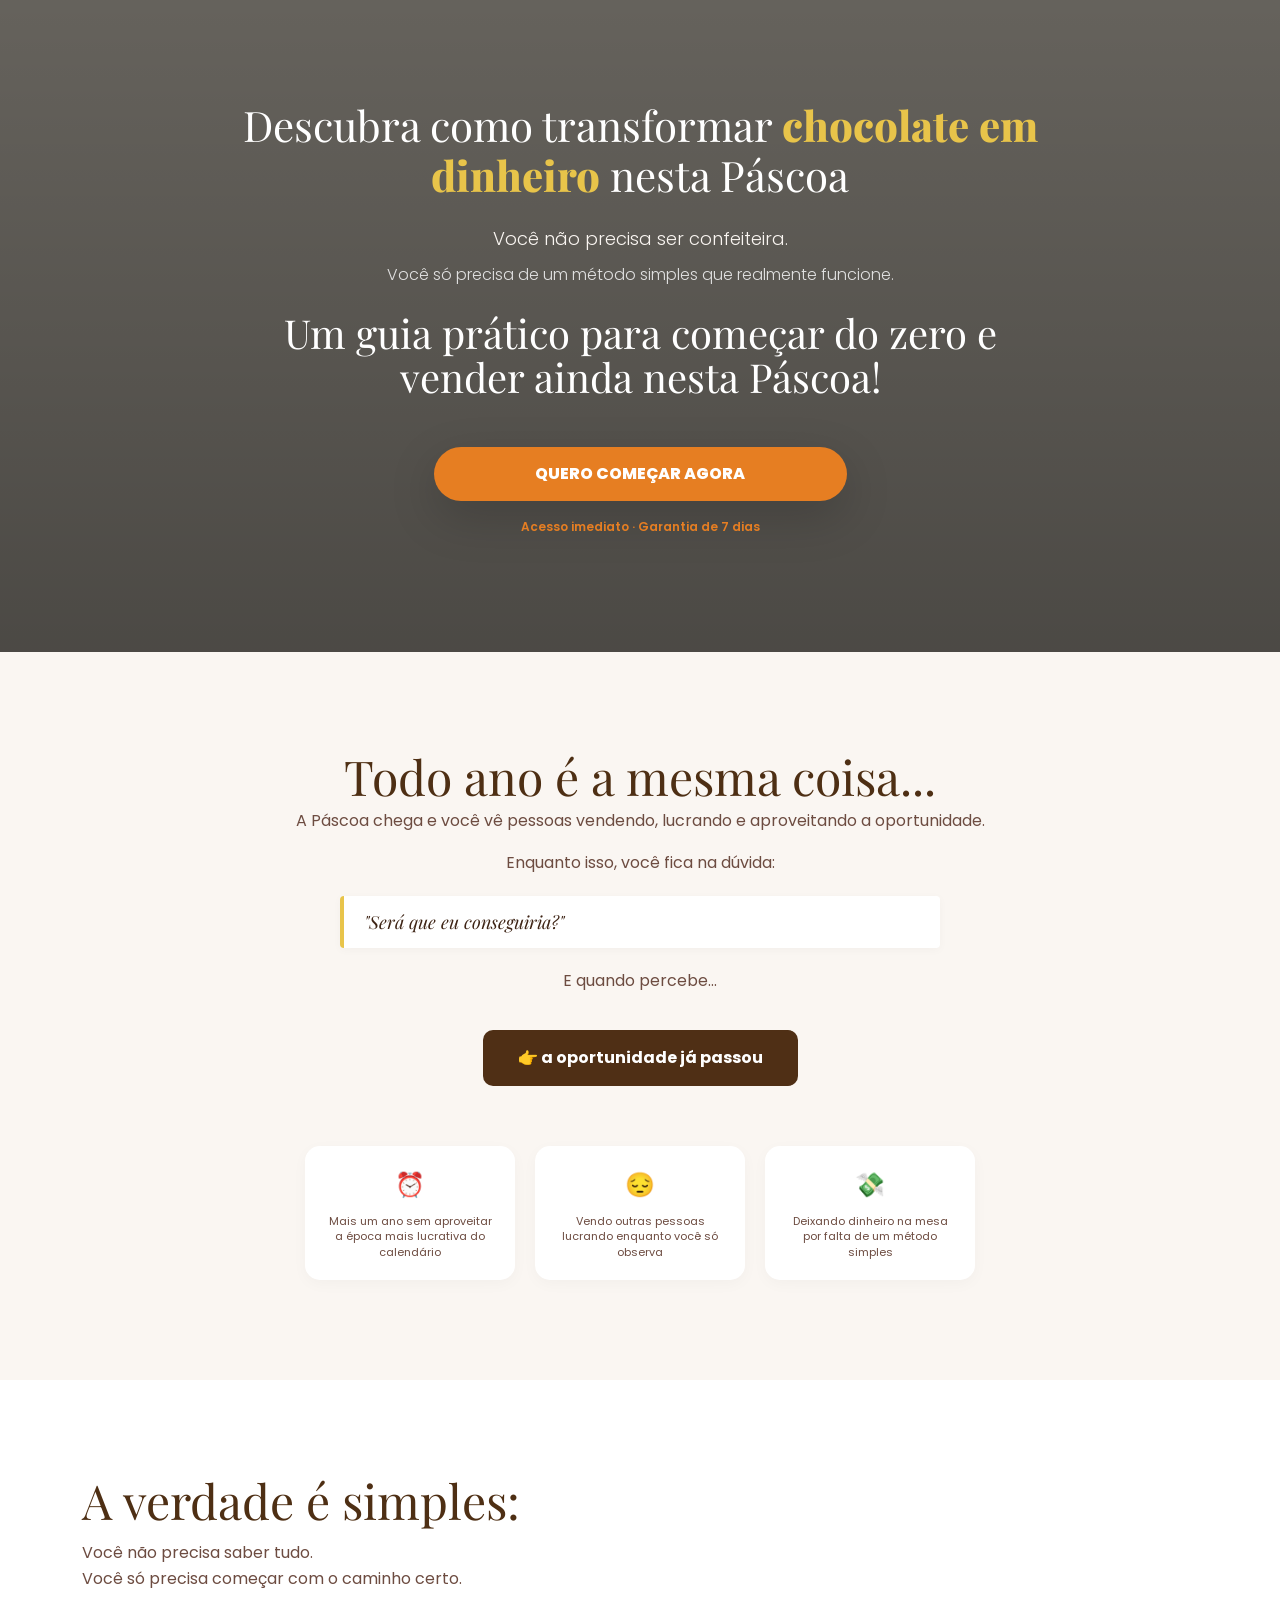
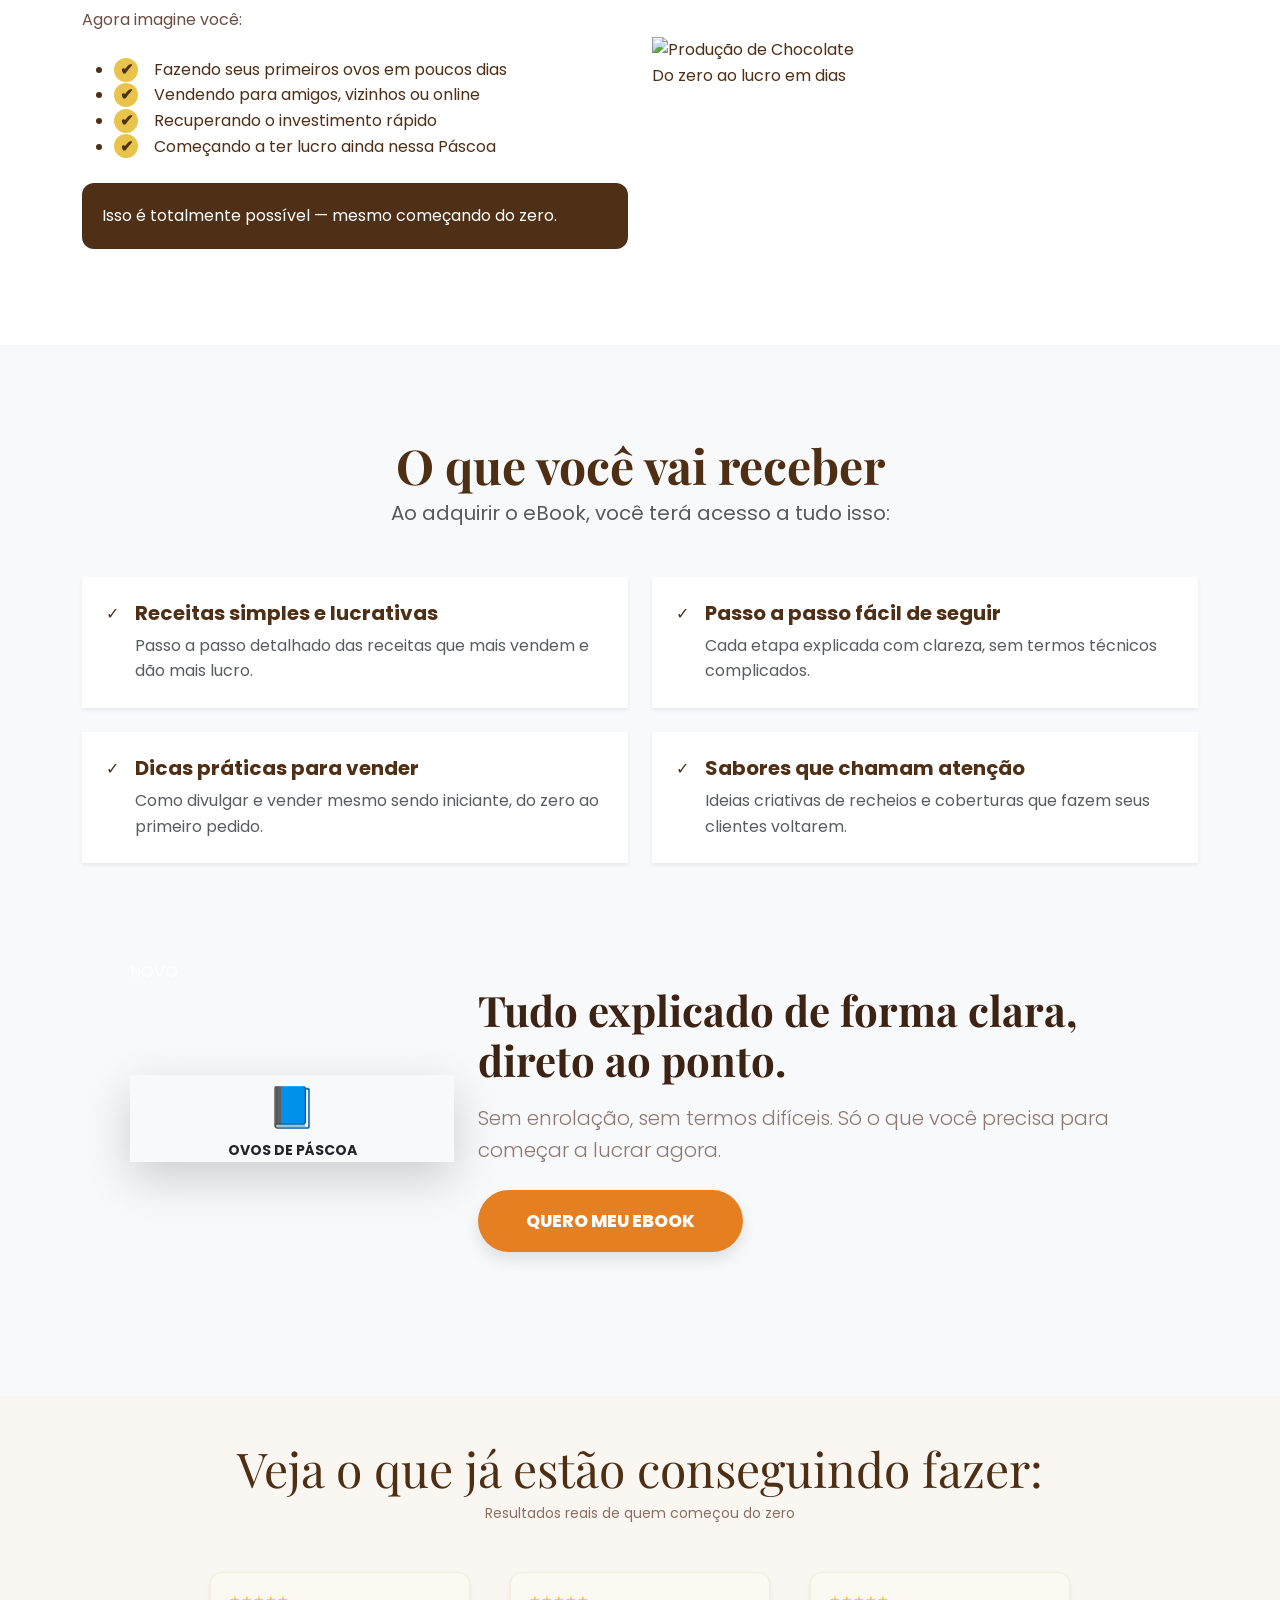
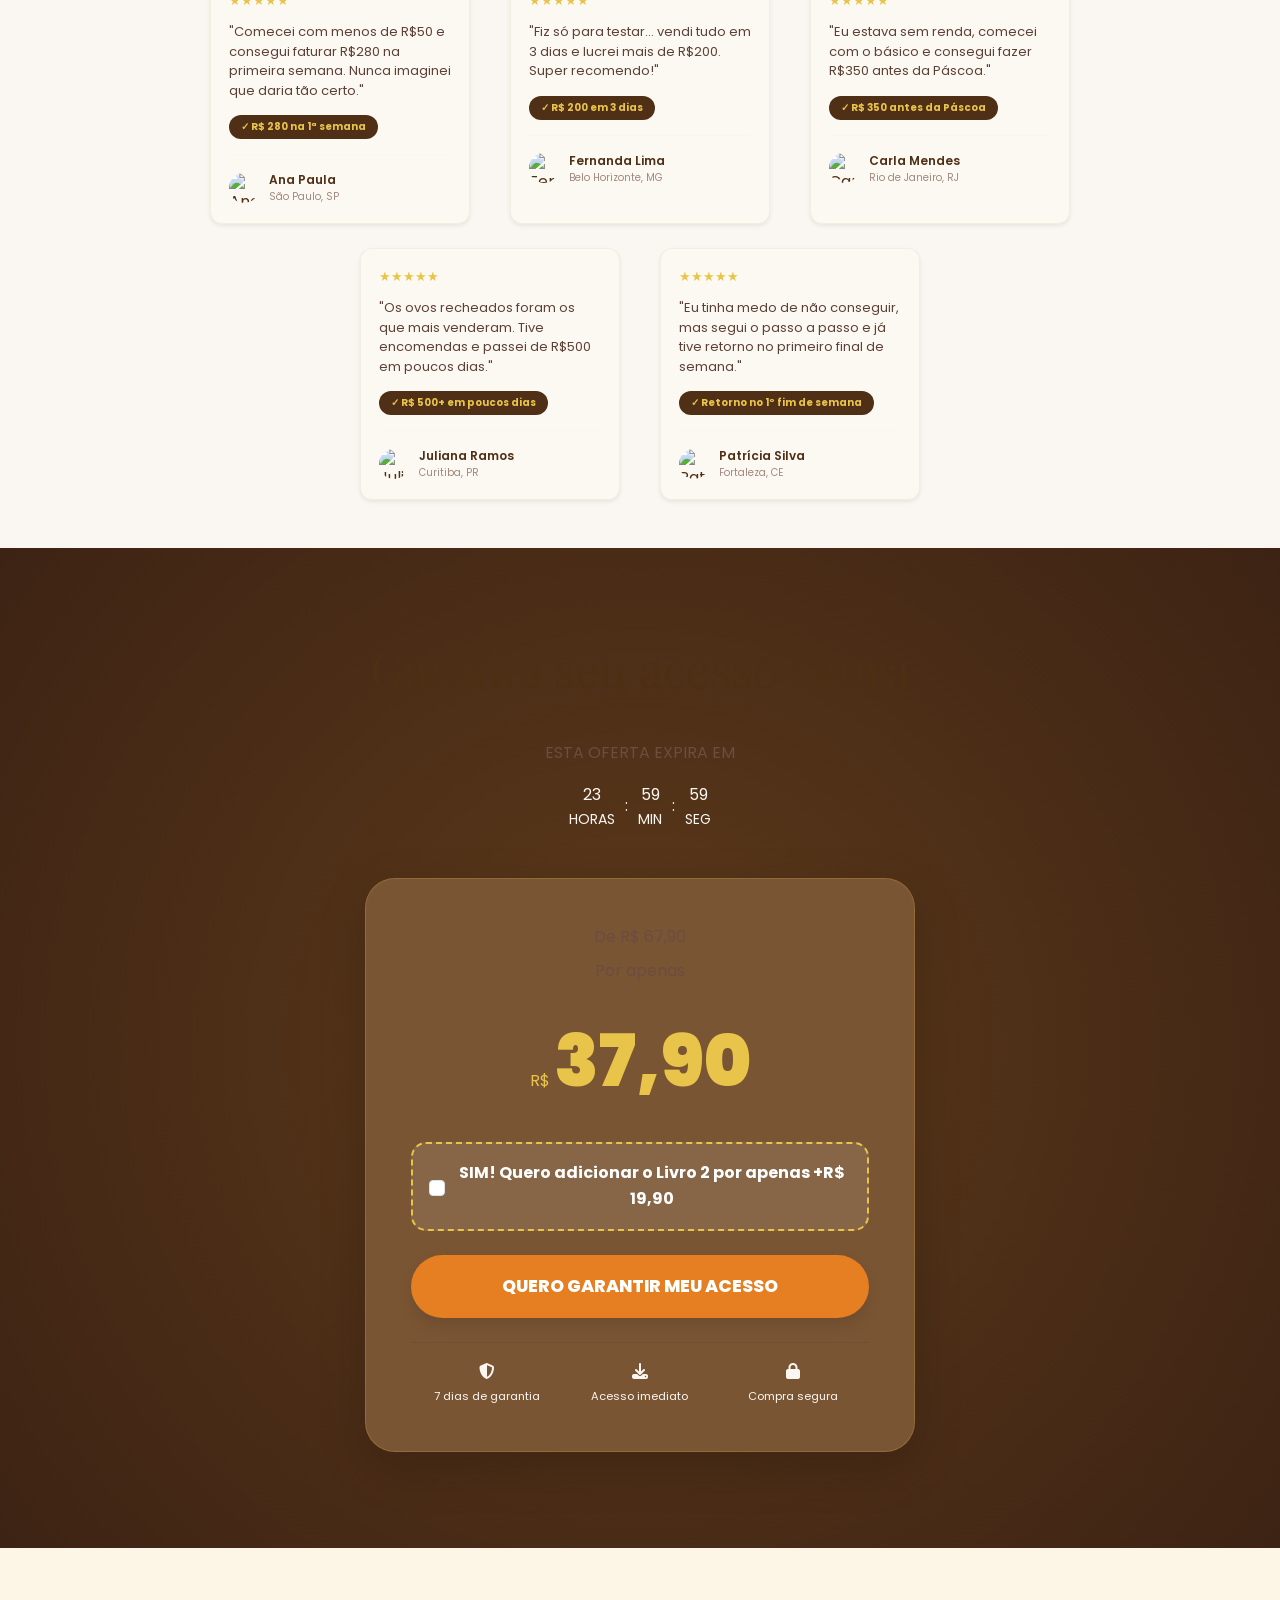
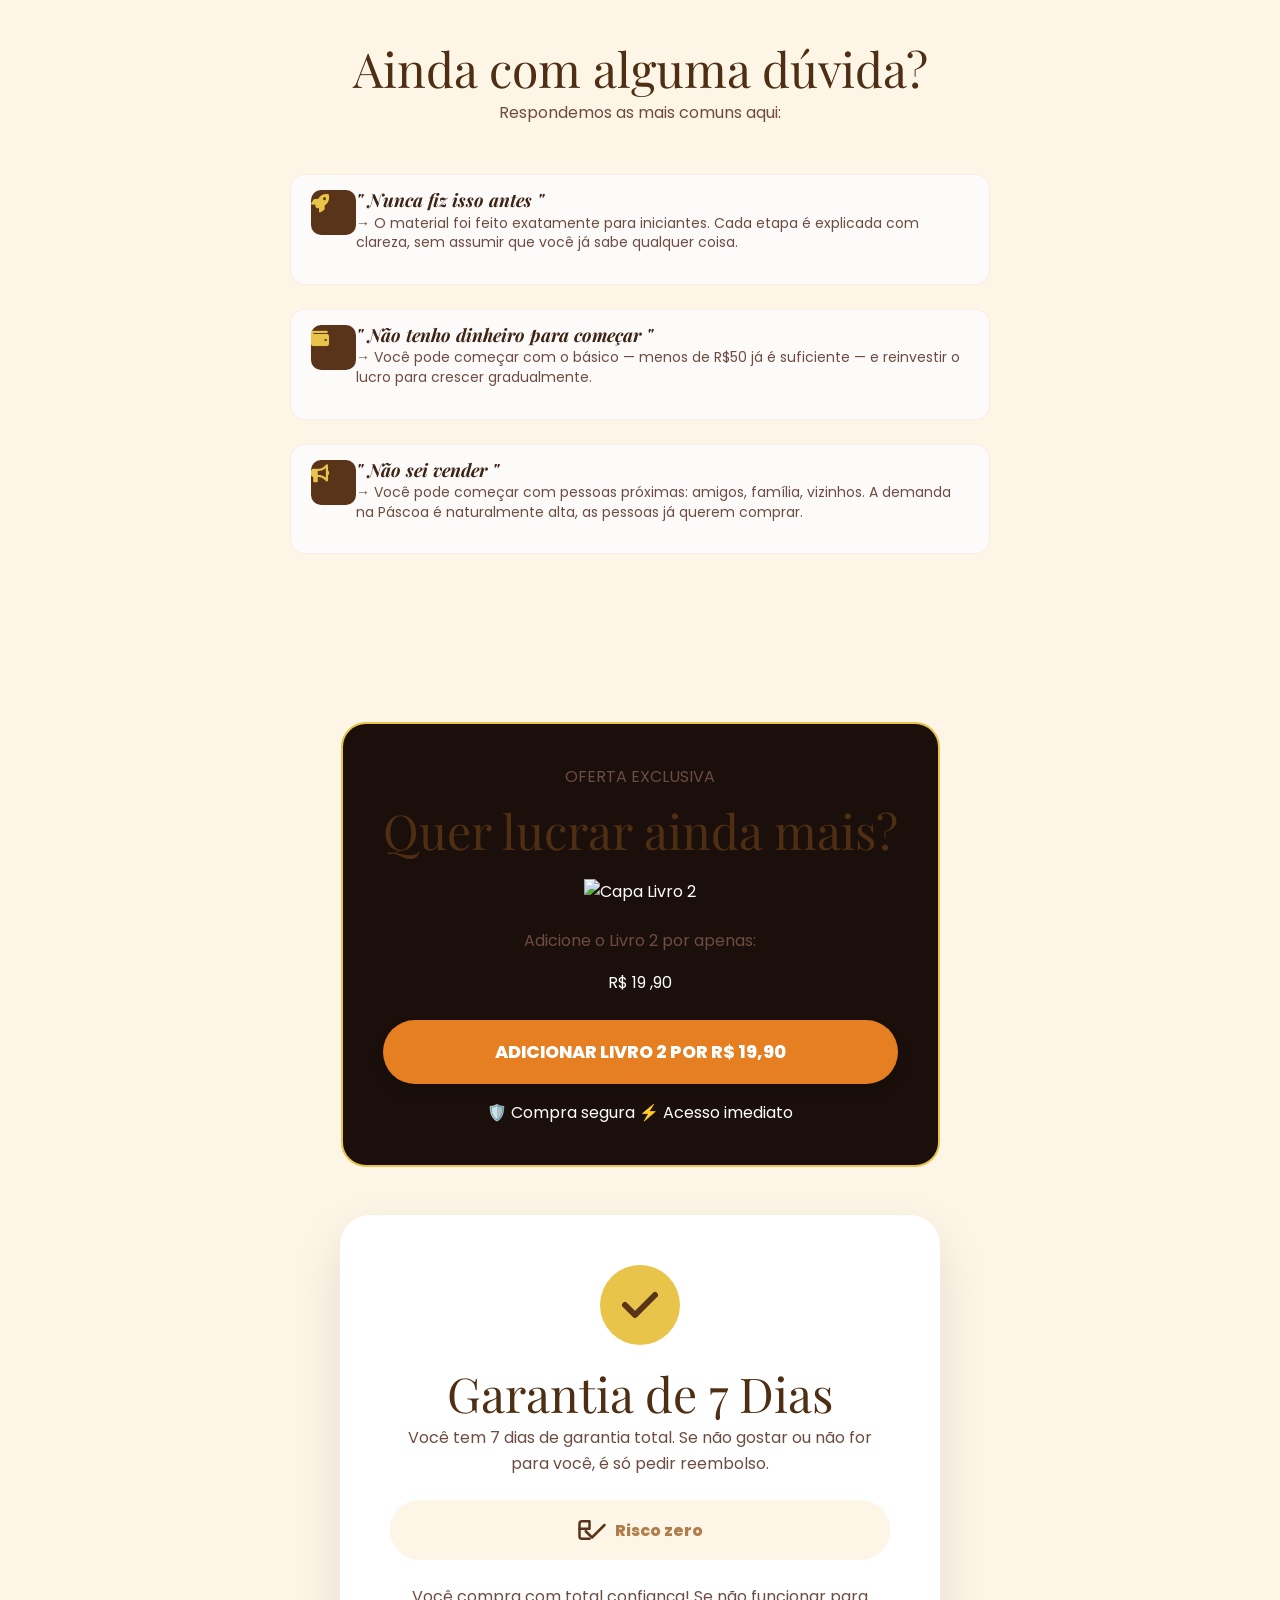
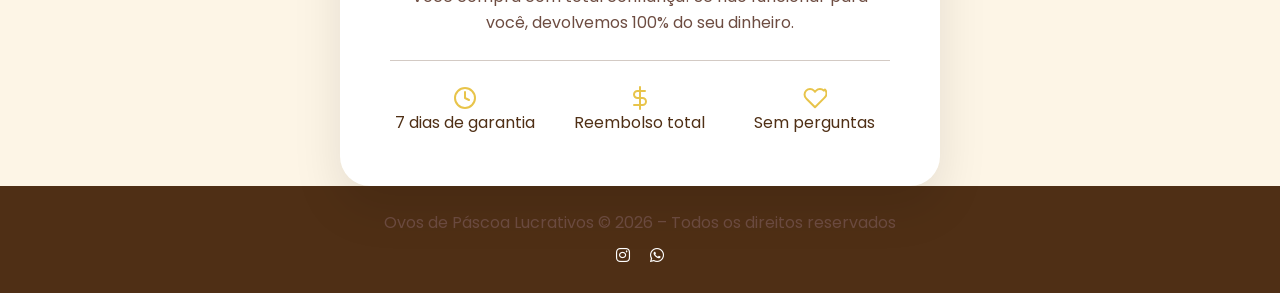
==== Páginas Web/index.html @ bb36fc2a "Add files via upload" ====
<!DOCTYPE html>
<html lang="pt-br">

<head>
    <meta charset="UTF-8">
    <meta name="viewport" content="width=device-width, initial-scale=1.0">
    <title>Guia Prático de Páscoa - Lucro com Chocolate</title>

    <link href="https://cdn.jsdelivr.net/npm/bootstrap@5.3.0/dist/css/bootstrap.min.css" rel="stylesheet">
    <link
        href="https://fonts.googleapis.com/css2?family=Playfair+Display:wght@700&family=Poppins:wght@300;400;600;800&display=swap"
        rel="stylesheet">
    <link href="https://unpkg.com/aos@2.3.1/dist/aos.css" rel="stylesheet">
    <link rel="stylesheet" href="https://cdnjs.cloudflare.com/ajax/libs/font-awesome/6.4.2/css/all.min.css">

    <link rel="stylesheet" href="style.css">
</head>

<body>

    <header class="hero-section text-center">
        <div class="container" data-aos="fade-up">
            <h1 class="display-4 mb-4">
                Descubra como transformar <span class="highlight-gold">chocolate em dinheiro</span> nesta Páscoa
            </h1>

            <p class="fs-4 fw-light mb-2 text-soft-cream">Você não precisa ser confeiteira.</p>

            <p class="lead mb-4">Você só precisa de um método simples que realmente funcione.</p>

            <h2 class="cta-headline mb-5">
                Um guia prático para começar do zero e vender ainda nesta Páscoa!
            </h2>

            <div class="d-grid gap-2 col-md-6 mx-auto">
                <a href="#oferta" class="btn btn-cta shadow-lg">QUERO COMEÇAR AGORA</a>
                <p class="small-orange-text mt-2">Acesso imediato · Garantia de 7 dias</p>
            </div>
        </div>
    </header>


   <section class="opportunity-section-pro">
    <div class="viewport-wrapper">
        <div class="content-limit" data-aos="fade-up">
            
            <h2 class="main-title-pro">Todo ano é a mesma coisa...</h2>
            
            <p class="text-pro">
                A Páscoa chega e você vê pessoas vendendo, lucrando e aproveitando a oportunidade.
            </p>
            
            <p class="text-pro">Enquanto isso, você fica na dúvida:</p>
            
            <div class="quote-box-pro">
                <p class="quote-inner">"Será que eu conseguiria?"</p>
            </div>
            
            <p class="text-pro">E quando percebe...</p>
            
            <div class="btn-box-pro">
                <button class="btn-action-pro">
                    👉 a oportunidade já passou
                </button>
            </div>

            <div class="cards-row-pro">
                <div class="card-item-pro">
                    <div class="icon-pro">⏰</div>
                    <p>Mais um ano sem aproveitar a época mais lucrativa do calendário</p>
                </div>

                <div class="card-item-pro">
                    <div class="icon-pro">😔</div>
                    <p>Vendo outras pessoas lucrando enquanto você só observa</p>
                </div>

                <div class="card-item-pro">
                    <div class="icon-pro">💸</div>
                    <p>Deixando dinheiro na mesa por falta de um método simples</p>
                </div>
            </div>

        </div>
    </div>
</section>
    <section class="section-truth py-5">
    <div class="container py-5">
        <div class="row align-items-center">
            
            <div class="col-lg-6 mb-5 mb-lg-0" data-aos="fade-right">
                <h2 class="truth-title">A verdade é simples:</h2>
                
                <div class="truth-support-text mt-3">
                    <p>Você não precisa saber tudo.<br>
                    Você só precisa começar com o caminho certo.</p>
                </div>

                <p class="transition-text">Agora imagine você:</p>

                <ul class="custom-list-gold mt-4">
                    <li><span class="check-badge">✔</span> Fazendo seus primeiros ovos em poucos dias</li>
                    <li><span class="check-badge">✔</span> Vendendo para amigos, vizinhos ou online</li>
                    <li><span class="check-badge">✔</span> Recuperando o investimento rápido</li>
                    <li><span class="check-badge">✔</span> Começando a ter lucro ainda nessa Páscoa</li>
                </ul>

                <div class="highlight-box-dark mt-4" data-aos="zoom-in" data-aos-delay="200">
                    Isso é totalmente possível — mesmo começando do zero.
                </div>
            </div>

            <div class="col-lg-6" data-aos="fade-left">
                <div class="image-container-truth">
                    <img src="https://images.unsplash.com/photo-1547240206-897793b860b6?q=80&w=800" alt="Produção de Chocolate" class="img-fluid rounded-truth">
                    <div class="tag-floating-profit">
                        Do zero ao lucro em dias
                    </div>
                </div>
            </div>

        </div>
    </div>
</section>

    <section class="py-5 bg-light">
        <div class="container py-5">
            <div class="text-center mb-5" data-aos="fade-up">
                <h2 class="display-5 fw-bold">O que você vai receber</h2>
                <p class="fs-5 text-muted">Ao adquirir o eBook, você terá acesso a tudo isso:</p>
            </div>

            <div class="row g-4 mb-5">
                <div class="col-md-6" data-aos="fade-right">
                    <div class="benefit-box h-100 p-4 shadow-sm bg-white">
                        <div class="d-flex align-items-start">
                            <span class="check-icon me-3">✓</span>
                            <div>
                                <h5 class="fw-bold">Receitas simples e lucrativas</h5>
                                <p class="mb-0 text-muted">Passo a passo detalhado das receitas que mais vendem e dão
                                    mais lucro.</p>
                            </div>
                        </div>
                    </div>
                </div>
                <div class="col-md-6" data-aos="fade-left">
                    <div class="benefit-box h-100 p-4 shadow-sm bg-white">
                        <div class="d-flex align-items-start">
                            <span class="check-icon me-3">✓</span>
                            <div>
                                <h5 class="fw-bold">Passo a passo fácil de seguir</h5>
                                <p class="mb-0 text-muted">Cada etapa explicada com clareza, sem termos técnicos
                                    complicados.</p>
                            </div>
                        </div>
                    </div>
                </div>
                <div class="col-md-6" data-aos="fade-right">
                    <div class="benefit-box h-100 p-4 shadow-sm bg-white">
                        <div class="d-flex align-items-start">
                            <span class="check-icon me-3">✓</span>
                            <div>
                                <h5 class="fw-bold">Dicas práticas para vender</h5>
                                <p class="mb-0 text-muted">Como divulgar e vender mesmo sendo iniciante, do zero ao
                                    primeiro pedido.</p>
                            </div>
                        </div>
                    </div>
                </div>
                <div class="col-md-6" data-aos="fade-left">
                    <div class="benefit-box h-100 p-4 shadow-sm bg-white">
                        <div class="d-flex align-items-start">
                            <span class="check-icon me-3">✓</span>
                            <div>
                                <h5 class="fw-bold">Sabores que chamam atenção</h5>
                                <p class="mb-0 text-muted">Ideias criativas de recheios e coberturas que fazem seus
                                    clientes voltarem.</p>
                            </div>
                        </div>
                    </div>
                </div>
            </div>

            <div class="featured-offer-box p-4 p-md-5 text-white position-relative overflow-hidden" data-aos="zoom-in">
                <span class="badge-new">NOVO</span>
                <div class="row align-items-center">
                    <div class="col-md-4 text-center mb-4 mb-md-0">
                        <div class="book-placeholder shadow-lg">
                            <span class="fs-1">📘</span>
                            <p class="small mb-0 text-dark fw-bold">OVOS DE PÁSCOA</p>
                        </div>
                    </div>
                    <div class="col-md-8 text-center text-md-start">
                        <h3 class="fw-bold mb-3">Tudo explicado de forma clara, direto ao ponto.</h3>
                        <p class="lead opacity-75 mb-4">Sem enrolação, sem termos difíceis. Só o que você precisa para
                            começar a lucrar agora.</p>
                        <a href="#oferta" class="btn btn-cta px-5">QUERO MEU EBOOK</a>
                    </div>
                </div>
            </div>
        </div>
    </section>
<section class="testimonials-pro py-5">
    <div class="container container-narrow">
        <div class="text-center mb-5" data-aos="fade-up">
            <h2 class="testimonial-main-title">Veja o que já estão conseguindo fazer:</h2>
            <p class="testimonial-subtitle">Resultados reais de quem começou do zero</p>
        </div>

        <div class="row g-4 justify-content-center">
            <div class="col-lg-4 col-md-6" data-aos="fade-up">
                <div class="t-card shadow-sm">
                    <div class="stars">★★★★★</div>
                    <p class="t-quote">"Comecei com menos de R$50 e consegui faturar R$280 na primeira semana. Nunca imaginei que daria tão certo."</p>
                    <div class="t-badge">✓ R$ 280 na 1ª semana</div>
                    <hr class="t-divider">
                    <div class="t-user">
                        <img src="https://i.pravatar.cc/150?u=a1" class="avatar-small" alt="Ana Paula">
                        <div class="t-meta">
                            <span class="t-name">Ana Paula</span>
                            <span class="t-loc">São Paulo, SP</span>
                        </div>
                    </div>
                </div>
            </div>

            <div class="col-lg-4 col-md-6" data-aos="fade-up" data-aos-delay="100">
                <div class="t-card shadow-sm">
                    <div class="stars">★★★★★</div>
                    <p class="t-quote">"Fiz só para testar... vendi tudo em 3 dias e lucrei mais de R$200. Super recomendo!"</p>
                    <div class="t-badge">✓ R$ 200 em 3 dias</div>
                    <hr class="t-divider">
                    <div class="t-user">
                        <img src="https://i.pravatar.cc/150?u=a2" class="avatar-small" alt="Fernanda Lima">
                        <div class="t-meta">
                            <span class="t-name">Fernanda Lima</span>
                            <span class="t-loc">Belo Horizonte, MG</span>
                        </div>
                    </div>
                </div>
            </div>

            <div class="col-lg-4 col-md-6" data-aos="fade-up" data-aos-delay="200">
                <div class="t-card shadow-sm">
                    <div class="stars">★★★★★</div>
                    <p class="t-quote">"Eu estava sem renda, comecei com o básico e consegui fazer R$350 antes da Páscoa."</p>
                    <div class="t-badge">✓ R$ 350 antes da Páscoa</div>
                    <hr class="t-divider">
                    <div class="t-user">
                        <img src="https://i.pravatar.cc/150?u=a3" class="avatar-small" alt="Carla Mendes">
                        <div class="t-meta">
                            <span class="t-name">Carla Mendes</span>
                            <span class="t-loc">Rio de Janeiro, RJ</span>
                        </div>
                    </div>
                </div>
            </div>

            <div class="col-lg-4 col-md-6" data-aos="fade-up" data-aos-delay="300">
                <div class="t-card shadow-sm">
                    <div class="stars">★★★★★</div>
                    <p class="t-quote">"Os ovos recheados foram os que mais venderam. Tive encomendas e passei de R$500 em poucos dias."</p>
                    <div class="t-badge">✓ R$ 500+ em poucos dias</div>
                    <hr class="t-divider">
                    <div class="t-user">
                        <img src="https://i.pravatar.cc/150?u=a4" class="avatar-small" alt="Juliana Ramos">
                        <div class="t-meta">
                            <span class="t-name">Juliana Ramos</span>
                            <span class="t-loc">Curitiba, PR</span>
                        </div>
                    </div>
                </div>
            </div>

            <div class="col-lg-4 col-md-6" data-aos="fade-up" data-aos-delay="400">
                <div class="t-card shadow-sm">
                    <div class="stars">★★★★★</div>
                    <p class="t-quote">"Eu tinha medo de não conseguir, mas segui o passo a passo e já tive retorno no primeiro final de semana."</p>
                    <div class="t-badge">✓ Retorno no 1º fim de semana</div>
                    <hr class="t-divider">
                    <div class="t-user">
                        <img src="https://i.pravatar.cc/150?u=a5" class="avatar-small" alt="Patrícia Silva">
                        <div class="t-meta">
                            <span class="t-name">Patrícia Silva</span>
                            <span class="t-loc">Fortaleza, CE</span>
                        </div>
                    </div>
                </div>
            </div>
        </div>
    </div>
</section>

<section id="oferta" class="final-offer-section py-5">
    <div class="container text-center py-5" data-aos="fade-up">
        
        <h2 class="premium-title mb-5">Garanta seu acesso agora</h2>

        <div class="scarcity-timer mb-5">
            <p class="timer-label">ESTA OFERTA EXPIRA EM</p>
            <div class="timer-container d-flex justify-content-center align-items-center">
                <div class="timer-box"><span id="hours">23</span><small>HORAS</small></div>
                <span class="timer-sep">:</span>
                <div class="timer-box"><span id="minutes">59</span><small>MIN</small></div>
                <span class="timer-sep">:</span>
                <div class="timer-box"><span id="seconds">00</span><small>SEG</small></div>
            </div>
        </div>

        <div class="offer-card mx-auto shadow-lg">
            <div class="card-header-price">
                <p class="mb-0">De <span class="old-price-text">R$ 67,90</span></p>
                <p class="mb-1 mt-2">Por apenas</p>
            </div>

            <div class="main-price-display">
                <span class="currency">R$</span>
                <span id="totalPrice" class="price-big">37,90</span>
            </div>

            <div class="order-bump-premium p-3 my-4">
                <div class="form-check d-flex align-items-center justify-content-center">
                    <input class="form-check-input me-2" type="checkbox" id="orderBump">
                    <label class="form-check-label fw-bold" for="orderBump">
                        SIM! Quero adicionar o Livro 2 por apenas +R$ 19,90
                    </label>
                </div>
            </div>

            <a href="#" class="btn btn-cta-final w-100 mb-4">QUERO GARANTIR MEU ACESSO</a>

            <div class="card-footer-trust row g-0 pt-3 border-top border-dark border-opacity-10">
                <div class="col-4">
                    <i class="fas fa-shield-alt"></i>
                    <span class="d-block mt-1" style="font-size: 0.7rem;">7 dias de garantia</span>
                </div>
                <div class="col-4">
                    <i class="fas fa-download"></i>
                    <span class="d-block mt-1" style="font-size: 0.7rem;">Acesso imediato</span>
                </div>
                <div class="col-4">
                    <i class="fas fa-lock"></i>
                    <span class="d-block mt-1" style="font-size: 0.7rem;">Compra segura</span>
                </div>
            </div>
        </div>
    </div>
</section>
<section class="faq-section py-5">
    <div class="container py-5">
        
        <div class="text-center mb-5" data-aos="fade-up">
            <h2 class="faq-main-title">Ainda com alguma dúvida?</h2>
            <p class="faq-subtitle">Respondemos as mais comuns aqui:</p>
        </div>

        <div class="row justify-content-center">
            <div class="col-lg-9">
                
                <div class="faq-card d-flex align-items-start mb-4" data-aos="fade-up" data-aos-delay="100">
                    <div class="faq-icon-box">
                        <i class="fas fa-rocket"></i>
                    </div>
                    <div class="faq-content">
                        <h3 class="faq-question">" Nunca fiz isso antes "</h3>
                        <p class="faq-answer">
                            <span class="arrow">→</span> O material foi feito exatamente para iniciantes. Cada etapa é explicada com clareza, sem assumir que você já sabe qualquer coisa.
                        </p>
                    </div>
                </div>

                <div class="faq-card d-flex align-items-start mb-4" data-aos="fade-up" data-aos-delay="200">
                    <div class="faq-icon-box">
                        <i class="fas fa-wallet"></i>
                    </div>
                    <div class="faq-content">
                        <h3 class="faq-question">" Não tenho dinheiro para começar "</h3>
                        <p class="faq-answer">
                            <span class="arrow">→</span> Você pode começar com o básico — menos de R$50 já é suficiente — e reinvestir o lucro para crescer gradualmente.
                        </p>
                    </div>
                </div>

                <div class="faq-card d-flex align-items-start mb-4" data-aos="fade-up" data-aos-delay="300">
                    <div class="faq-icon-box">
                        <i class="fas fa-bullhorn"></i>
                    </div>
                    <div class="faq-content">
                        <h3 class="faq-question">" Não sei vender "</h3>
                        <p class="faq-answer">
                            <span class="arrow">→</span> Você pode começar com pessoas próximas: amigos, família, vizinhos. A demanda na Páscoa é naturalmente alta, as pessoas já querem comprar.
                        </p>
                    </div>
                </div>

            </div>
        </div>
    </div>
</section>

<section class="upsell-section-dark py-5">
    <div class="bg-circle circle-1"></div>
    <div class="bg-circle circle-2"></div>

    <div class="container d-flex justify-content-center position-relative">
        <div class="upsell-dark-card text-center" data-aos="fade-up">
            
            <p class="u-badge">OFERTA EXCLUSIVA</p>
            <h2 class="u-headline">Quer lucrar ainda mais?</h2>
            
            <div class="product-img-box my-4">
                <img src="URL_DA_CAPA_LIVRO_2" alt="Capa Livro 2" class="u-img">
            </div>

            <p class="u-offer-text">Adicione o Livro 2 por apenas:</p>
            
            <div class="u-price-box mb-4">
                <span class="u-rs">R$</span>
                <span class="u-val">19</span>
                <span class="u-cents">,90</span>
            </div>

            <div class="u-cta-box">
                <button class="u-btn-main w-100">
                    ADICIONAR LIVRO 2 POR R$ 19,90
                </button>
                <div class="u-footer-icons mt-3">
                    <span>🛡️ Compra segura</span>
                    <span>⚡ Acesso imediato</span>
                </div>
            </div>

        </div>
    </div>
</section>    <div class="container d-flex justify-content-center">
        <div class="guarantee-card text-center" data-aos="zoom-in">
            
            <div class="main-check-icon mb-4">
                <svg width="80" height="80" viewBox="0 0 80 80" fill="none" xmlns="http://www.w3.org/2000/svg">
                    <circle cx="40" cy="40" r="40" fill="#E8C44A"/>
                    <path d="M25 40L35 50L55 30" stroke="#5A3418" stroke-width="6" stroke-linecap="round" stroke-linejoin="round"/>
                </svg>
            </div>

            <h2 class="guarantee-title">Garantia de 7 Dias</h2>
            <p class="guarantee-text">
                Você tem 7 dias de garantia total. Se não gostar ou não for para você, é só pedir reembolso.
            </p>

            <div class="risco-zero-box my-4 d-flex align-items-center justify-content-center">
                <svg width="30" height="30" viewBox="0 0 24 24" fill="none" xmlns="http://www.w3.org/2000/svg" class="me-2">
                    <path d="M7 13L12 18L22 8" stroke="#5A3418" stroke-width="2" stroke-linecap="round" stroke-linejoin="round"/>
                    <path d="M2 11V17C2 18.1046 2.89543 19 4 19H10" stroke="#5A3418" stroke-width="2" stroke-linecap="round" stroke-linejoin="round"/>
                    <path d="M10 5H4C2.89543 5 2 5.89543 2 7V11H10V5Z" stroke="#5A3418" stroke-width="2" stroke-linecap="round" stroke-linejoin="round"/>
                </svg>
                <span>Risco zero</span>
            </div>

            <p class="guarantee-subtext mb-4">
                Você compra com total confiança! Se não funcionar para você, devolvemos 100% do seu dinheiro.
            </p>

            <hr class="guarantee-divider">

            <div class="row guarantee-footer mt-4">
                <div class="col-md-4 mb-3 mb-md-0">
                    <div class="footer-icon">
                        <svg width="24" height="24" viewBox="0 0 24 24" fill="none" stroke="#E8C44A" stroke-width="2" stroke-linecap="round" stroke-linejoin="round"><circle cx="12" cy="12" r="10"></circle><polyline points="12 6 12 12 16 14"></polyline></svg>
                    </div>
                    <span>7 dias de garantia</span>
                </div>
                <div class="col-md-4 mb-3 mb-md-0">
                    <div class="footer-icon">
                        <svg width="24" height="24" viewBox="0 0 24 24" fill="none" stroke="#E8C44A" stroke-width="2" stroke-linecap="round" stroke-linejoin="round"><line x1="12" y1="1" x2="12" y2="23"></line><path d="M17 5H9.5a3.5 3.5 0 0 0 0 7h5a3.5 3.5 0 0 1 0 7H6"></path></svg>
                    </div>
                    <span>Reembolso total</span>
                </div>
                <div class="col-md-4">
                    <div class="footer-icon">
                        <svg width="24" height="24" viewBox="0 0 24 24" fill="none" stroke="#E8C44A" stroke-width="2" stroke-linecap="round" stroke-linejoin="round"><path d="M20.84 4.61a5.5 5.5 0 0 0-7.78 0L12 5.67l-1.06-1.06a5.5 5.5 0 0 0-7.78 7.78l1.06 1.06L12 21.23l8.84-8.84 1.06-1.06a5.5 5.5 0 0 0 0-7.78z"></path></svg>
                    </div>
                    <span>Sem perguntas</span>
                </div>
            </div>

        </div>
    </div>
</section>

<footer class="py-4 text-center" style="background-color: var(--chocolate-dark); color: var(--soft-cream);">
    <div class="container">
        <p class="mb-2">Ovos de Páscoa Lucrativos © 2026 – Todos os direitos reservados</p>
        <div class="social-icons">
            <a href="#" class="text-white mx-2"><i class="fab fa-instagram"></i></a>
            <a href="#" class="text-white mx-2"><i class="fab fa-whatsapp"></i></a>
        </div>
    </div>
</footer>

    <script src="https://cdn.jsdelivr.net/npm/bootstrap@5.3.0/dist/js/bootstrap.bundle.min.js"></script>
    <script src="https://unpkg.com/aos@2.3.1/dist/aos.js"></script>
    <script src="script.js"></script>
</body>

</html>
---- Páginas Web/style.css ----
/* ==========================================================================
   CONFIGURAÇÕES GERAIS E VARIÁVEIS
   ========================================================================== */
:root {
    --chocolate-dark: #4f2f15;
    --chocolate-medium: #6d4c41;
    --chocolate-light: #fdf5e6;
    --accent-orange: #e67e22;
    --white: #ffffff;
    --gold-highlight: #E8C44A;
    --soft-cream: #FAF6F2;
    --brown-gold: #B07E4A;
}

body {
    font-family: 'Poppins', sans-serif;
    background-color: var(--chocolate-light);
    color: var(--chocolate-dark);
    line-height: 1.6;
}

h2, .main-title-pro, .truth-title, .faq-main-title, .premium-title, .guarantee-title, .u-header {
    font-family: "Playfair Display", Georgia, serif !important;
    font-style: normal !important;
    font-weight: 400 !important;
    color: rgb(78, 47, 20) !important;
    font-size: 48px !important;
    line-height: 48px !important;
}

h1,h3, h4 {
    font-family: 'Playfair Display', serif;
    font-size: 42px;
    font-weight: 700;
    color: #3d2314;
}

@media (max-width: 768px) {
    h2, .main-title-pro, .truth-title, .faq-main-title, .premium-title {
        font-size: 32px !important;
        line-height: 36px !important;
    }
}

p {
    font-family: 'Poppins', sans-serif;
    font-size: 16px;
    line-height: 1.6;
    color: #6d4c41;
}
/* ==========================================================================
   COMPONENTES GLOBAIS (BOTÕES E HIGHLIGHTS)
   ========================================================================== */
.highlight-gold {
    color: var(--gold-highlight);
    font-weight: 800;
}

.btn-cta, .btn-cta-final, .u-btn-main {
    background-color: var(--accent-orange) !important;
    color: var(--white) !important;
    padding: 18px 35px;
    font-weight: 800;
    font-size: 1.1rem;
    border-radius: 50px !important;
    border: none;
    transition: all 0.3s ease;
    text-transform: uppercase;
    text-decoration: none;
    display: inline-block;
    box-shadow: 0 8px 15px rgba(0,0,0,0.1);
}

.btn-cta:hover, .btn-cta-final:hover, .u-btn-main:hover {
    background-color: var(--chocolate-dark) !important;
    color: var(--gold-highlight) !important;
    transform: translateY(-3px);
}

/* ==========================================================================
   HERO SECTION
   ========================================================================== */
.hero-section {
    padding: 100px 0;
    /* Certifique-se de usar um link direto de imagem, como este do Unsplash abaixo */
    background: linear-gradient(rgba(0, 0, 0, 0.6), rgba(0, 0, 0, 0.7)), 
                url('https://lh3.googleusercontent.com/gg/AMW1TPoy4BeAv3VMCWQNFYUz4s3lFqFa0Dfy7-cfSE1qgpBzty4nqKLLPGgyLya26IQjjrzucYFhOjqzr1Z2ID3OCvuLFvqYYo7ms-qNMsKzwS-7R5qi8Nk4Oiroa2FkrV7CaUy0UKmfwVMNd0dGPagW99V66RX0NBb8WE7oYB-bB7J33Z_t6Iz5=s1600-rj-mp2') center/cover;
    color: var(--white);
    background-repeat: no-repeat;
    background-attachment: scroll; /* Ou 'fixed' para efeito parallax */
}

.hero-section h1 {
    color: #ffffff; /* H1 branco */
}

.hero-section h2.cta-headline {
    color: #f1f1f1; /* H2 um pouco cinza claro */
}

.hero-section .lead {
    color: #e0e0e0; /* Lead mais claro */
}

/* Estreita o conteúdo da Hero Section */
.hero-section .container {
    max-width: 850px; /* Limita a largura para o texto não ficar muito espalhado */
    margin: 0 auto;
}

/* Reduz o tamanho do H1 principal */
.hero-section h1.display-4 {
    font-size: 42px !important; /* Letra menor para o título principal */
    line-height: 1.2;
}

/* Reduz os parágrafos de apoio */
.hero-section p.fs-4 {
    font-size: 18px !important; /* Diminuindo o "Você não precisa ser confeiteira" */
}

.hero-section p.lead {
    font-size: 16px !important; /* Diminuindo o "Você só precisa de um método simples" */
}

/* Aplica a regra específica de 48px que você pediu para o H2 na Hero */
.hero-section h2.cta-headline {
    font-family: "Playfair Display", Georgia, serif !important;
    font-style: normal !important;
    font-weight: 400 !important;
    color: rgb(255, 255, 255) !important; /* Mantive branco para destacar no fundo escuro */
    font-size: 40px !important; /* Ajustado levemente para 40px para não ficar maior que o H1 no layout estreito */
    line-height: 44px !important;
}

/* Ajuste do botão e texto auxiliar */
.hero-section .btn-cta {
    padding: 15px 30px;
    font-size: 16px;
}

.hero-section .small-orange-text {
    font-size: 12px; /* Letra bem pequena no rodapé do botão */
}

.text-soft-cream { color: var(--soft-cream) !important; }

.cta-headline {
    color: var(--gold-highlight);
    font-size: 2.2rem;
    font-weight: 700;
}

.small-orange-text {
    color: var(--accent-orange);
    font-size: 0.9rem;
    font-weight: 600;
}

/* ==========================================================================
   OPPORTUNITY SECTION (PRO)
   ========================================================================== */
.opportunity-section-pro {
    background-color: #FAF6F2;
    min-height: 2vh;
    width: 100%;
    display: flex;
    flex-direction: column;
    align-items: center; /* Centraliza o conteúdo horizontalmente */
    justify-content: center; /* Centraliza o conteúdo verticalmente */
    padding: 100px 20px;
    box-sizing: border-box;
}

.viewport-wrapper {
    width: 100%;
    max-width: 700px; /* Reduzi para o conteúdo não ficar tão espalhado */
    margin: 0 auto;
}

.content-limit {
    text-align: center;
    width: 100%;
}

/* Garante que o box de citação e o botão fiquem no centro */
.quote-box-pro {
    background-color: #FFFFFF;
    border-left: 4px solid #E8C44A; /* Barra dourada mais fina */
    padding: 12px 20px; /* Reduzi o espaço interno */
    display: block;
    width: 100%;
    max-width: 600px; /* Reduzi a largura do box da seção */
    margin: 20px auto;
    text-align: left;
    border-radius: 4px;
    box-shadow: 0 2px 10px rgba(0,0,0,0.03);
}

.quote-inner {
    font-family: 'Playfair Display', serif;
    font-style: italic;
    font-size: 18px; /* Letra bem menor como solicitado */
    color: #3d2314;
    margin: 0;
}

.btn-box-pro {
    display: flex;
    justify-content: center;
    width: 100%;
    margin-bottom: 40px;
}

.btn-action-pro {
    background-color: var(--chocolate-dark);
    color: var(--white);
    padding: 15px 35px;
    border-radius: 10px;
    font-weight: 700;
    margin: 20px auto;
    display: block;
    border: none;
}

/* Grid de Cards Centralizado */
.cards-row-pro {
    display: flex; 
    justify-content: center;
    gap: 20px;
    flex-wrap: wrap; /* Garante que quebre linha no telemóvel */
    margin-top: 20px;
}

.card-item-pro {
    background: #FFFFFF;
    padding: 20px;
    border-radius: 15px;
    box-shadow: 0 4px 15px rgba(0,0,0,0.03);
    width: 100%;
    max-width: 210px; 
    text-align: center;
}

.icon-pro {
    font-size: 24px; /* Ícone um pouco menor */
    margin-bottom: 10px;
}

.card-item-pro p {
    font-family: 'Poppins', sans-serif;
    font-size: 11px; /* Letra reduzida para o visual limpo */
    color: var(--chocolate-medium);
    margin: 0;
    line-height: 1.4;
}

@media (max-width: 992px) {
    .cards-row-pro {
        grid-template-columns: 1fr; /* Empilha no mobile */
        max-width: 400px;
        margin-left: auto;
        margin-right: auto;
    }
}

/* ==========================================================================
   TRUTH SECTION
   ========================================================================== */
.section-truth { background-color: var(--white); }

.check-badge {
    background-color: var(--gold-highlight);
    color: var(--chocolate-dark);
    width: 24px;
    height: 24px;
    border-radius: 50%;
    display: inline-flex;
    align-items: center;
    justify-content: center;
    margin-right: 12px;
    font-weight: bold;
}

.highlight-box-dark {
    background-color: var(--chocolate-dark);
    color: var(--white);
    padding: 20px;
    border-radius: 12px;
}

/* ==========================================================================
   BENEFITS & TESTIMONIALS
   ========================================================================== */

.testimonials-pro {
    background-color: #faf6f2; /* Cor de fundo atualizada */
    padding: 80px 0;
}
/* Container Estreito conforme a foto */
.container-narrow {
    max-width: 900px; /* Estreita a secção de depoimentos */
    margin: 0 auto;
}

/* Título conforme especificação anterior */
.testimonial-main-title {
    font-family: "Playfair Display", Georgia, serif !important;
    font-style: normal !important;
    font-weight: 400 !important;
    color: rgb(78, 47, 20) !important;
    font-size: 48px !important;
    line-height: 48px !important;
    margin-bottom: 10px;
}

.testimonial-subtitle {
    font-size: 14px;
    color: #8d6e63;
    margin-bottom: 40px;
}

/* Estilo do Card de Depoimento */
.t-card {
    background: #fff;
    padding: 25px;
    border-radius: 12px;
    border: 1px solid #f9f1eb;
    height: 100%;
    display: flex;
    flex-direction: column;
}

.stars {
    color: var(--gold-highlight);
    font-size: 13px; /* Estrelas menores */
    margin-bottom: 10px;
}

.t-quote {
    font-family: 'Poppins', sans-serif;
    font-size: 13px; /* Letra mantida pequena */
    color: #5d4037;
    line-height: 1.5;
    margin-bottom: 15px;
}

.t-badge {
    background-color: var(--chocolate-dark);
    color: var(--gold-highlight);
    display: inline-block;
    padding: 4px 12px;
    border-radius: 20px;
    font-size: 10px; /* Texto da badge menor */
    font-weight: 700;
    align-self: flex-start;
}

.t-card {
    background-color: #fcf9f2; /* Cor de fundo atualizada conforme solicitado */
    padding: 18px; /* Reduzi muito o padding interno para diminuir o card */
    border-radius: 12px;
    border: 1px solid rgba(176, 126, 74, 0.1);
    height: 100%;
    display: flex;
    flex-direction: column;
    max-width: 260px; /* Limita a largura do card para ele não expandir demais */
    margin: 0 auto; /* Centraliza o card na coluna do Bootstrap */
    box-shadow: 0 4px 10px rgba(0,0,0,0.02);
}

.t-divider {
    border: none;
    border-top: 1px solid rgba(176, 126, 74, 0.1); /* Linha sutil da cor do tema */
    margin: 15px 0;
}

/* Info do Usuário */
.t-user {
    display: flex;
    align-items: center;
}

.avatar-small {
    width: 30px; /* Avatar menor */
    height: 30px;
    border-radius: 50%;
    margin-right: 10px;
    object-fit: cover;
}

.t-meta {
    display: flex;
    flex-direction: column;
}

.t-name {
    font-size: 12px;
    font-weight: 600;
    color: var(--chocolate-dark);
}

.t-loc {
    font-size: 10px;
    color: #a1887f;
}

/* ==========================================================================
   OFFER & TIMER SECTION
   ========================================================================== */
.final-offer-section {
    background: radial-gradient(circle, #5D3A1A 0%, #3D2314 100%);
    color: var(--soft-cream);
}

.timer-container {
    gap: 10px;
}

.timer-box {
    display: flex;
    flex-direction: column;
    align-items: center;
    justify-content: center;
}

.offer-card {
    background-color: #7A5533;
    max-width: 550px;
    border-radius: 30px;
    padding: 45px;
    border: 1px solid rgba(232, 196, 74, 0.2);
}

.main-price-display { color: var(--gold-highlight); margin: 20px 0; }
.price-big { font-size: 4.5rem; font-weight: 900; }

.order-bump-premium {
    background-color: rgba(255, 255, 255, 0.1);
    border: 2px dashed var(--gold-highlight);
    border-radius: 15px;
    color: var(--white);
}

/* ==========================================================================
   UPSELL & FAQ
   ========================================================================== */
.upsell-dark-card {
    background: #1a0f0a;
    border: 2px solid var(--gold-highlight);
    border-radius: 25px;
    padding: 40px;
    color: var(--white);
}

.faq-card {
    background-color: #FDFBFA;
    border-radius: 15px; /* Bordas mais suaves */
    padding: 15px 20px; /* Box menor (menos padding) */
    border: 1px solid rgba(176, 126, 74, 0.1); /* Box visível */
    display: flex;
    align-items: center;
    max-width: 700px; /* Diminuí a largura total do box do FAQ */
    margin: 0 auto 15px auto; /* Centraliza o box na seção */
}

.faq-icon-box {
    background-color: #5A3418 !important;
    color: #E8C44A !important;
    width: 45px; /* Ícone menor */
    height: 45px;
    min-width: 45px;
    border-radius: 10px;
    font-size: 18px; /* Ícone interno menor */
}

.faq-question {
    font-family: 'Playfair Display', serif;
    font-style: italic;
    font-size: 18px; /* Letra da pergunta diminuída */
    color: #3d2314;
    margin-bottom: 2px;
}

.faq-answer {
    font-family: 'Poppins', sans-serif;
    font-size: 14px; /* Letra da resposta bem pequena */
    color: #6d4c41;
    line-height: 1.4;
}

/* ==========================================================================
   GUARANTEE SECTION
   ========================================================================== */
.guarantee-card {
    background: var(--white);
    border-radius: 30px;
    padding: 50px;
    max-width: 600px;
    margin: 0 auto;
    box-shadow: 0 20px 50px rgba(0,0,0,0.1);
}

.risco-zero-box {
    background: var(--chocolate-light);
    padding: 15px;
    border-radius: 50px;
    font-weight: 800;
    color: var(--brown-gold);
}

/* ==========================================================================
   RESPONSIVIDADE
   ========================================================================== */



/* Garantia de Centralização Global */
.offer-card, .guarantee-card, .upsell-dark-card {
    margin-left: auto;
    margin-right: auto;
    text-align: center;
}
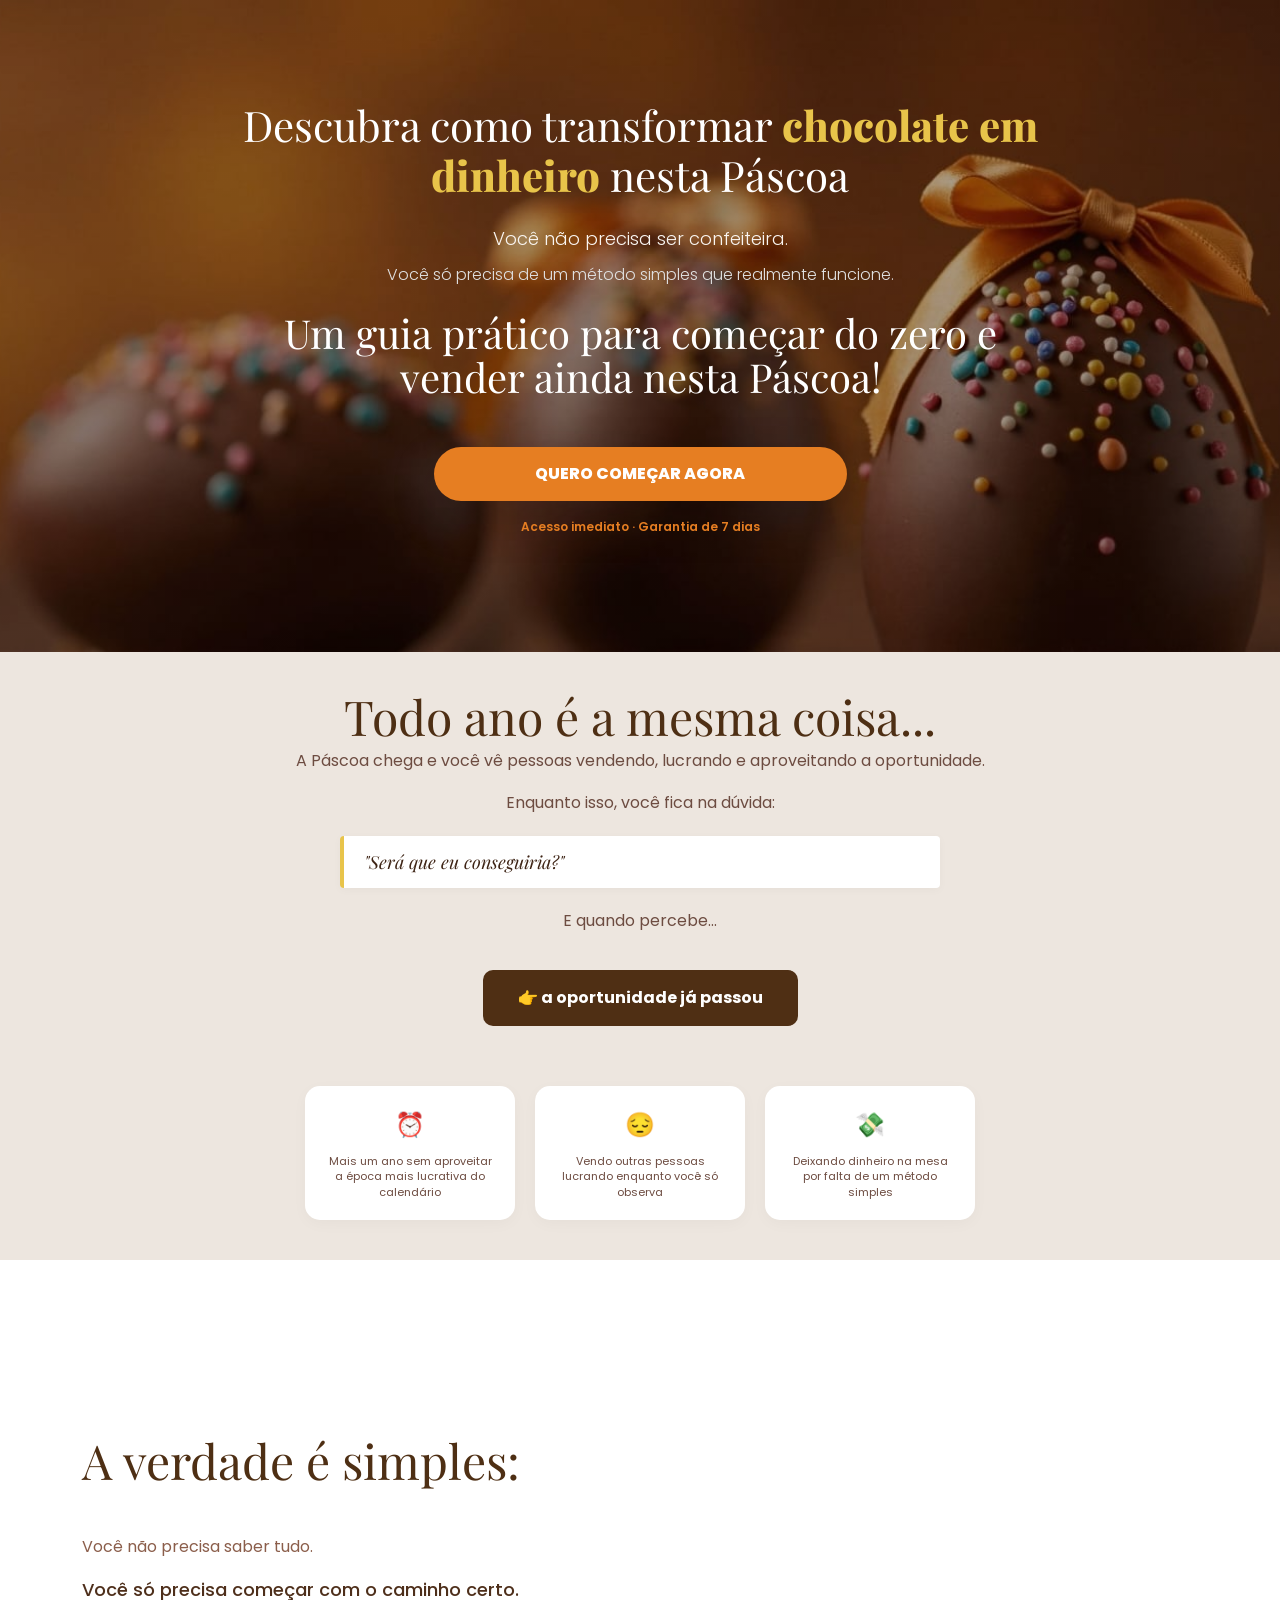
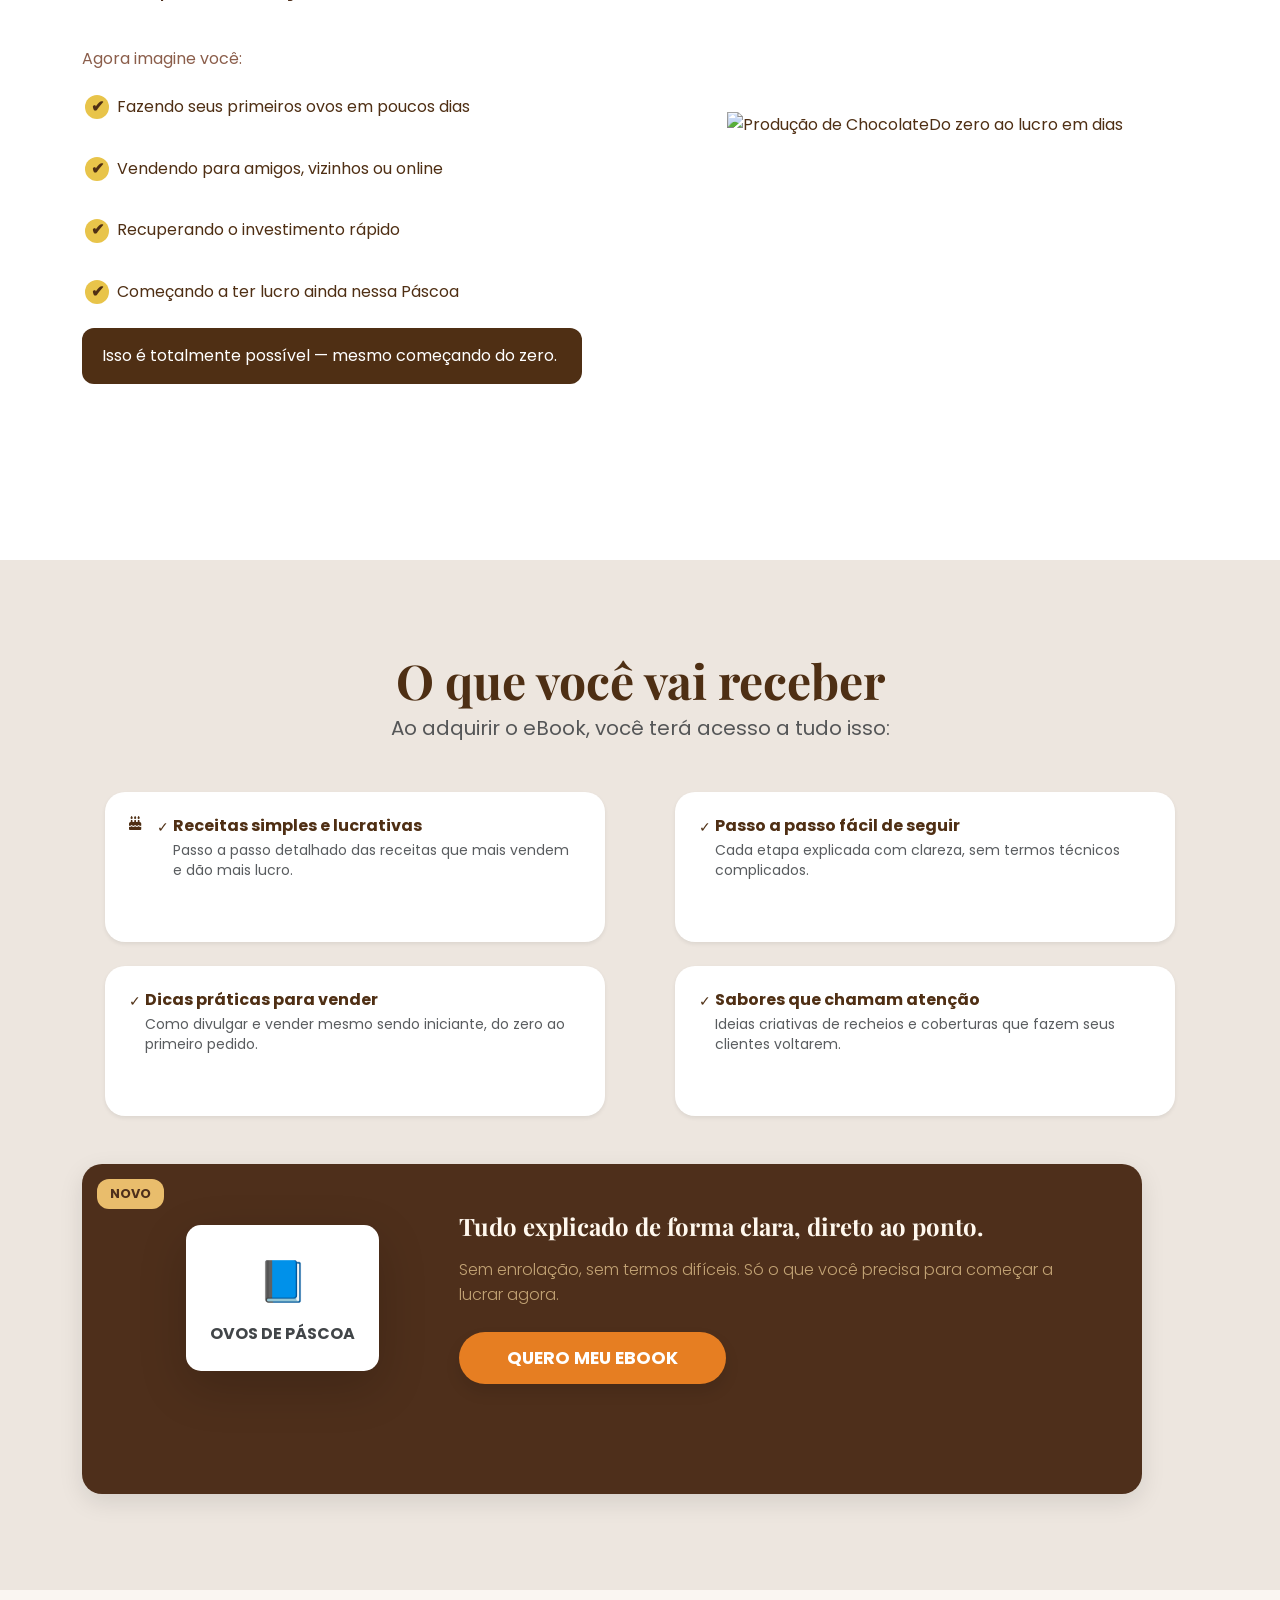
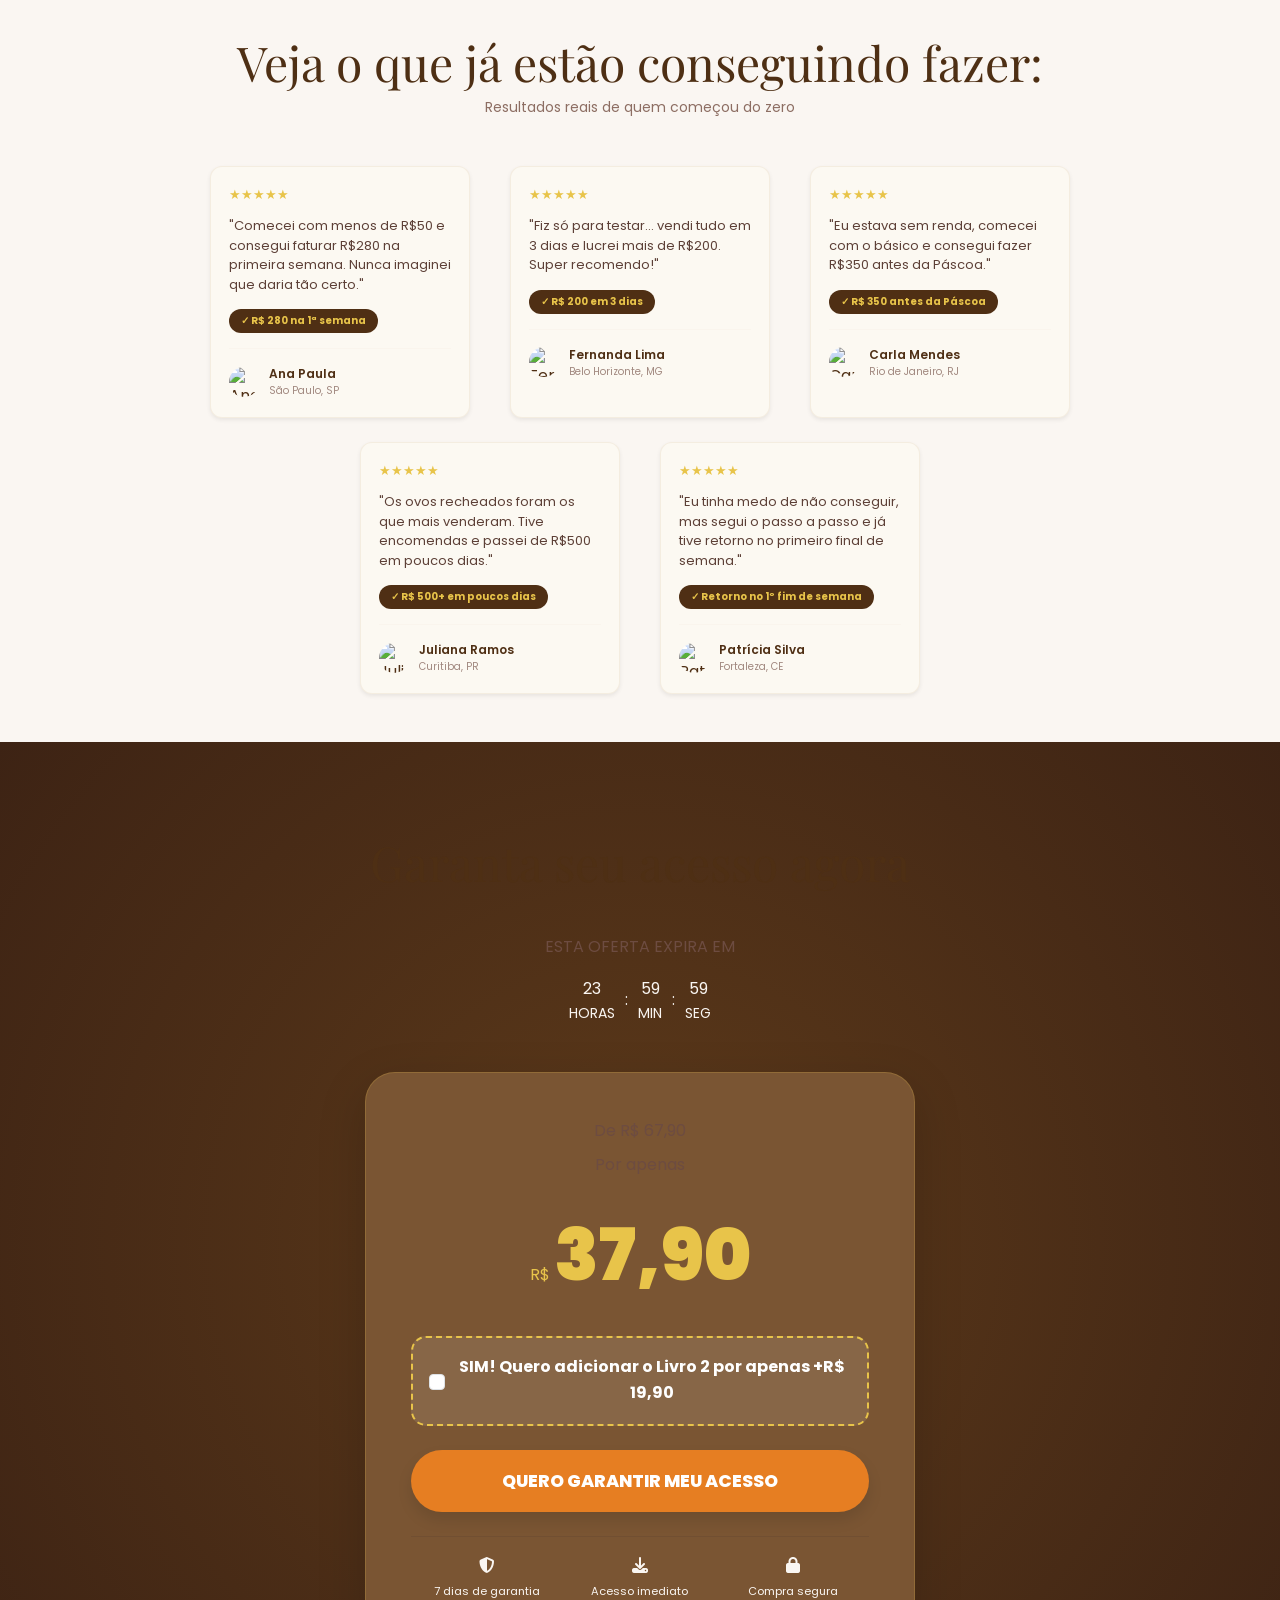
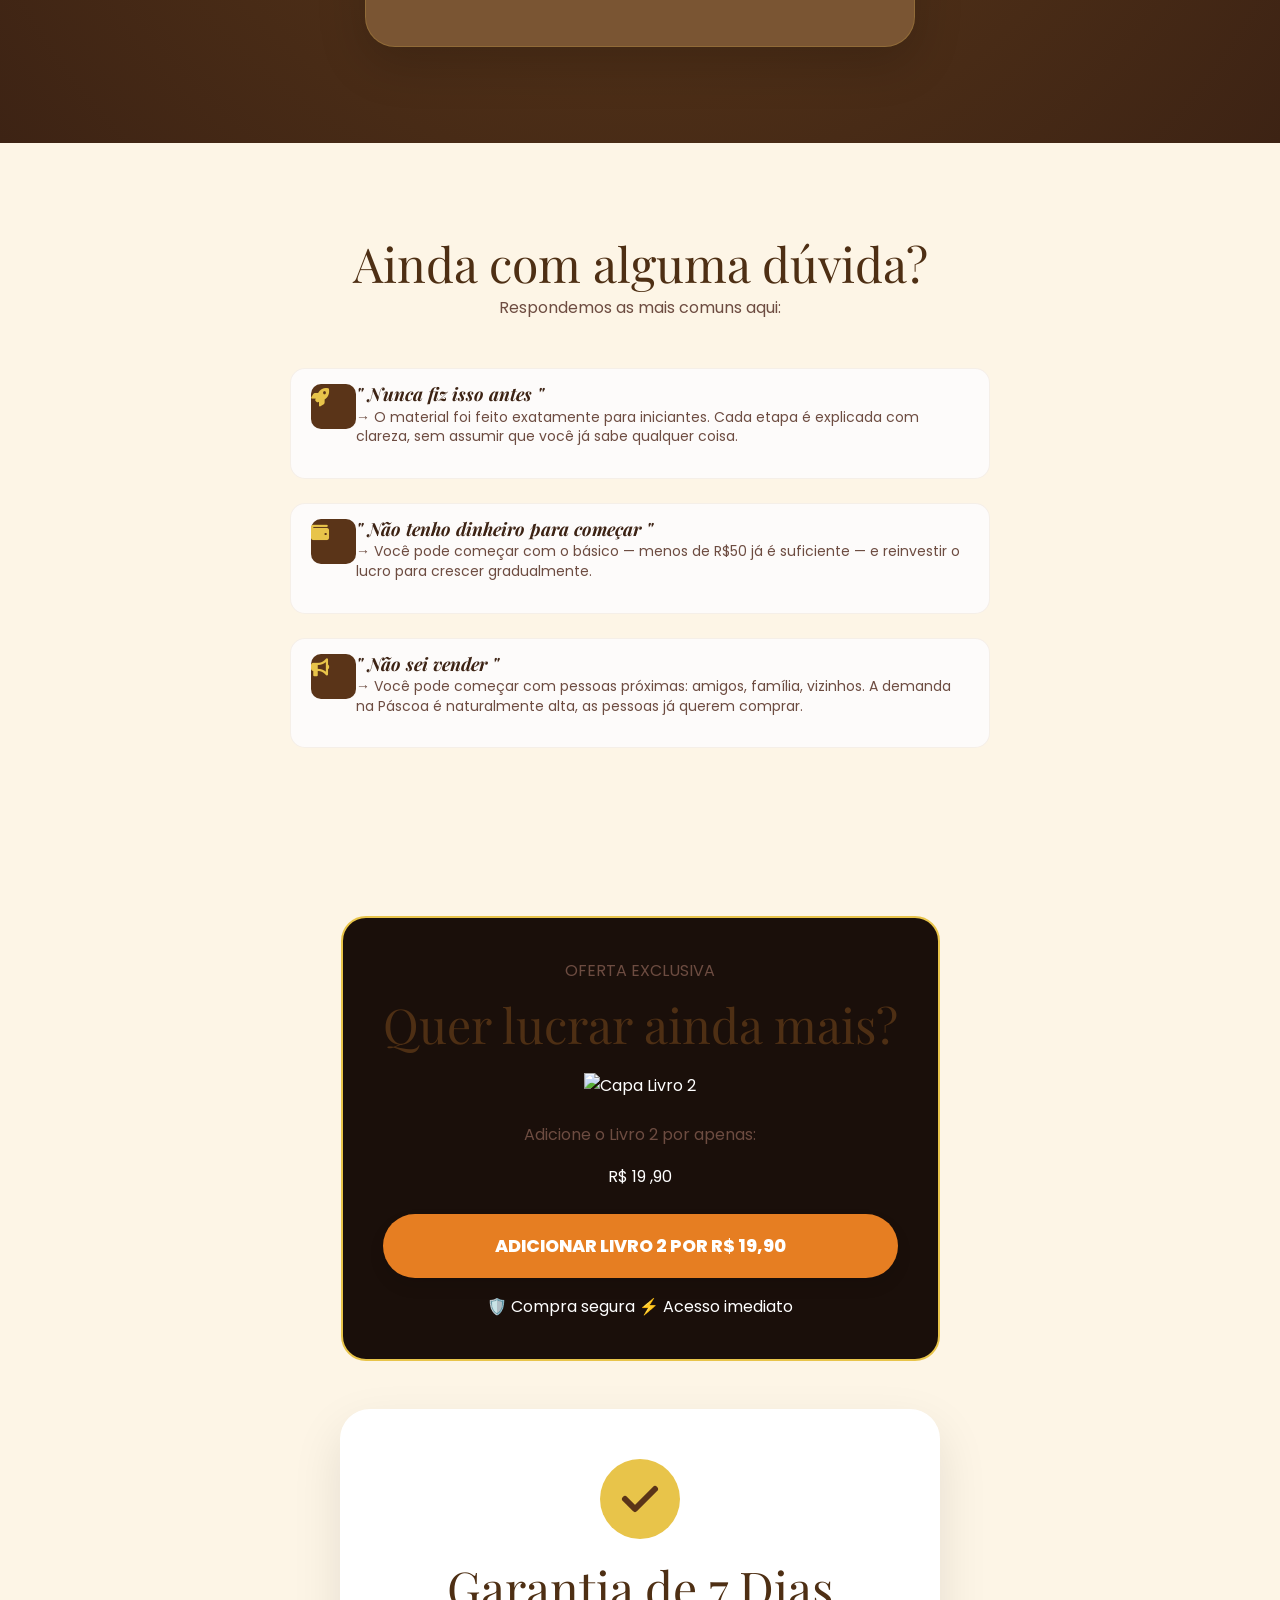
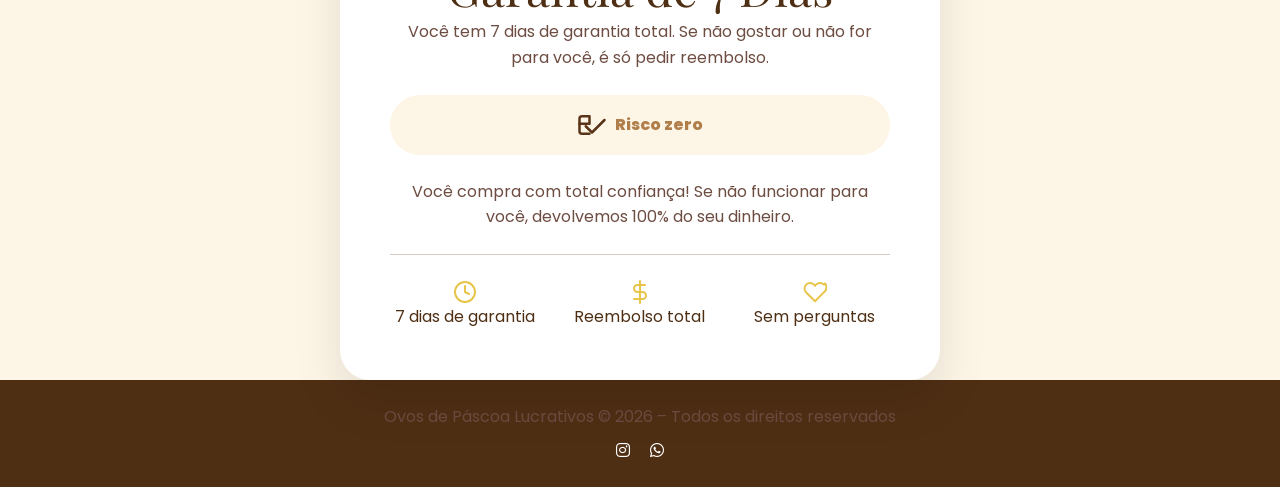
==== commit 817338c4: "upgrade modificações do layout" ====
--- a/Páginas Web/index.html
+++ b/Páginas Web/index.html
@@ -12,7 +12,7 @@
         rel="stylesheet">
     <link href="https://unpkg.com/aos@2.3.1/dist/aos.css" rel="stylesheet">
     <link rel="stylesheet" href="https://cdnjs.cloudflare.com/ajax/libs/font-awesome/6.4.2/css/all.min.css">
-
+    <link href="https://cdn.jsdelivr.net/npm/bootstrap-icons/font/bootstrap-icons.css" rel="stylesheet">
     <link rel="stylesheet" href="style.css">
 </head>
 
@@ -89,19 +89,19 @@
         <div class="row align-items-center">
             
             <div class="col-lg-6 mb-5 mb-lg-0" data-aos="fade-right">
-                <h2 class="truth-title">A verdade é simples:</h2>
+                <h2 class="truth-title">A verdade é simples:</h2> <br>
                 
                 <div class="truth-support-text mt-3">
-                    <p>Você não precisa saber tudo.<br>
-                    Você só precisa começar com o caminho certo.</p>
-                </div>
-
-                <p class="transition-text">Agora imagine você:</p>
+                    <p>Você não precisa saber tudo.</p>
+                    <p>Você só precisa começar com o caminho certo.</p>
+                </div> <br>
+
+                    <p class="transition-text">Agora imagine você:</p>
 
                 <ul class="custom-list-gold mt-4">
-                    <li><span class="check-badge">✔</span> Fazendo seus primeiros ovos em poucos dias</li>
-                    <li><span class="check-badge">✔</span> Vendendo para amigos, vizinhos ou online</li>
-                    <li><span class="check-badge">✔</span> Recuperando o investimento rápido</li>
+                    <li><span class="check-badge">✔</span> Fazendo seus primeiros ovos em poucos dias</li><br>
+                    <li><span class="check-badge">✔</span> Vendendo para amigos, vizinhos ou online</li><br>
+                    <li><span class="check-badge">✔</span> Recuperando o investimento rápido</li><br>
                     <li><span class="check-badge">✔</span> Começando a ter lucro ainda nessa Páscoa</li>
                 </ul>
 
@@ -123,7 +123,7 @@
     </div>
 </section>
 
-    <section class="py-5 bg-light">
+    <section class="section-light py-5">
         <div class="container py-5">
             <div class="text-center mb-5" data-aos="fade-up">
                 <h2 class="display-5 fw-bold">O que você vai receber</h2>
@@ -134,7 +134,7 @@
                 <div class="col-md-6" data-aos="fade-right">
                     <div class="benefit-box h-100 p-4 shadow-sm bg-white">
                         <div class="d-flex align-items-start">
-                            <span class="check-icon me-3">✓</span>
+                            <i class="fa-solid fa-birthday-cake me-3"></i><span class="check-icon me-1">✓</span>
                             <div>
                                 <h5 class="fw-bold">Receitas simples e lucrativas</h5>
                                 <p class="mb-0 text-muted">Passo a passo detalhado das receitas que mais vendem e dão
@@ -146,7 +146,7 @@
                 <div class="col-md-6" data-aos="fade-left">
                     <div class="benefit-box h-100 p-4 shadow-sm bg-white">
                         <div class="d-flex align-items-start">
-                            <span class="check-icon me-3">✓</span>
+                            <span class="check-icon me-1">✓</span>
                             <div>
                                 <h5 class="fw-bold">Passo a passo fácil de seguir</h5>
                                 <p class="mb-0 text-muted">Cada etapa explicada com clareza, sem termos técnicos
@@ -158,7 +158,7 @@
                 <div class="col-md-6" data-aos="fade-right">
                     <div class="benefit-box h-100 p-4 shadow-sm bg-white">
                         <div class="d-flex align-items-start">
-                            <span class="check-icon me-3">✓</span>
+                            <span class="check-icon me-1">✓</span>
                             <div>
                                 <h5 class="fw-bold">Dicas práticas para vender</h5>
                                 <p class="mb-0 text-muted">Como divulgar e vender mesmo sendo iniciante, do zero ao
@@ -170,7 +170,7 @@
                 <div class="col-md-6" data-aos="fade-left">
                     <div class="benefit-box h-100 p-4 shadow-sm bg-white">
                         <div class="d-flex align-items-start">
-                            <span class="check-icon me-3">✓</span>
+                            <span class="check-icon me-1">✓</span>
                             <div>
                                 <h5 class="fw-bold">Sabores que chamam atenção</h5>
                                 <p class="mb-0 text-muted">Ideias criativas de recheios e coberturas que fazem seus
--- a/Páginas Web/style.css
+++ b/Páginas Web/style.css
@@ -2,7 +2,7 @@
    CONFIGURAÇÕES GERAIS E VARIÁVEIS
    ========================================================================== */
 :root {
-    --chocolate-dark: #4f2f15;
+    --chocolate-dark: #4f2f14; 
     --chocolate-medium: #6d4c41;
     --chocolate-light: #fdf5e6;
     --accent-orange: #e67e22;
@@ -83,8 +83,8 @@
 .hero-section {
     padding: 100px 0;
     /* Certifique-se de usar um link direto de imagem, como este do Unsplash abaixo */
-    background: linear-gradient(rgba(0, 0, 0, 0.6), rgba(0, 0, 0, 0.7)), 
-                url('https://lh3.googleusercontent.com/gg/AMW1TPoy4BeAv3VMCWQNFYUz4s3lFqFa0Dfy7-cfSE1qgpBzty4nqKLLPGgyLya26IQjjrzucYFhOjqzr1Z2ID3OCvuLFvqYYo7ms-qNMsKzwS-7R5qi8Nk4Oiroa2FkrV7CaUy0UKmfwVMNd0dGPagW99V66RX0NBb8WE7oYB-bB7J33Z_t6Iz5=s1600-rj-mp2') center/cover;
+    background: linear-gradient(rgba(0, 0, 0, 0.3), rgba(0, 0, 0, 0.4)), 
+                url('image/pascoa.jpeg') center/cover;
     color: var(--white);
     background-repeat: no-repeat;
     background-attachment: scroll; /* Ou 'fixed' para efeito parallax */
@@ -161,14 +161,14 @@
    OPPORTUNITY SECTION (PRO)
    ========================================================================== */
 .opportunity-section-pro {
-    background-color: #FAF6F2;
+    background-color: #EDE6DF;
     min-height: 2vh;
     width: 100%;
     display: flex;
     flex-direction: column;
     align-items: center; /* Centraliza o conteúdo horizontalmente */
     justify-content: center; /* Centraliza o conteúdo verticalmente */
-    padding: 100px 20px;
+    padding: 40px 180px;
     box-sizing: border-box;
 }
 
@@ -267,19 +267,42 @@
 /* ==========================================================================
    TRUTH SECTION
    ========================================================================== */
-.section-truth { background-color: var(--white); }
+.section-truth {
+    background-color: var(--white);
+    display: flex;
+    flex-direction: column;
+    justify-content: center;
+    padding: 40px 20px;  /* corrigido vírgula para espaço */
+    min-height: 100vh;
+    box-sizing: border-box;
+    text-align: left;    /* texto alinhado à esquerda */
+    align-items: stretch; /* itens ocupam largura total */
+}
+
+.section-text {
+    background-color: var(--white);
+    display: flex;
+    flex-direction: column;
+    justify-content: center;
+    padding: 40px 20px;
+    min-height: 100vh;
+    box-sizing: border-box;
+    text-align: left;
+    align-items: stretch;
+}
 
 .check-badge {
-    background-color: var(--gold-highlight);
-    color: var(--chocolate-dark);
     width: 24px;
     height: 24px;
-    border-radius: 50%;
+    margin-right: 8px;
     display: inline-flex;
     align-items: center;
     justify-content: center;
-    margin-right: 12px;
+    border-radius: 50%;
+    background-color: var(--gold-highlight);
+    color: var(--chocolate-dark);
     font-weight: bold;
+    flex-shrink: 0;
 }
 
 .highlight-box-dark {
@@ -287,6 +310,178 @@
     color: var(--white);
     padding: 20px;
     border-radius: 12px;
+}
+
+/* Primeiro e terceiro com a mesma cor */
+.truth-support-text p:first-child,
+.transition-text {
+    color: #8B5E4B;
+    margin-left: 0;
+    padding-left: 0;
+    font-size: 16px; /* ajuste se precisar */
+    font-weight: 400;
+}
+
+/* Segundo diferente */
+.truth-support-text p:nth-child(2) {
+    color: #4E2F1B; /* ou a cor que você quiser */
+    font-size: 18px;
+    font-weight: 480;
+}
+
+.custom-list-gold {
+    list-style: none;
+    margin-left: 3px;
+    padding-left: 0;
+}
+
+.custom-list-gold li {
+    display: flex;
+    align-items: center;
+    gap: 0;             /* já usamos margin-right no check-badge */
+    font-size: 16px;    /* ajuste igual ao texto acima */
+    line-height: 1.4;
+    margin-bottom: 12px;
+}
+
+.highlight-box-dark {
+    background-color: var(--chocolate-dark);
+    color: var(--white);
+    padding: 15px 20px;
+    font-size: 16px;
+    max-width: 500px;
+    margin-left: 0px;   /* mesma margem que os parágrafos */
+    margin-top: 20px;
+    display: flex;
+}
+
+.image-container-truth {
+    display: flex;
+    justify-content: center;
+    margin-top: 30px;  /* espaçamento da imagem em relação ao texto */
+}
+
+/* ==========================================================================
+   LIGHT SECTION
+   ========================================================================== */
+
+   .section-light {
+    background-color: #EDE6DF;
+    min-height: 2vh;
+    width: 100%;
+    display: flex;
+    flex-direction: column;
+    align-items: center; /* Centraliza o conteúdo horizontalmente */
+    justify-content: center; /* Centraliza o conteúdo verticalmente */
+    padding: 100px 20px;
+    box-sizing: border-box;
+}
+
+.benefit-box {
+    border-radius: 20px;        /* bordas mais arredondadas */
+    padding: 30px, 25px;              /* mantém espaçamento interno */
+    font-size: 14px;            /* letras menores */
+    transition: all 0.3s ease;  /* efeito suave */
+    box-shadow: 0 4px 10px rgba(0,0,0,0.05); /* leve sombra */
+    min-height: 150px;
+    max-width: 500px;
+    margin: 0 auto;
+}
+
+/* Box de oferta em destaque */
+.featured-offer-box {
+    background-color: #4E2F1B;    /* cor de fundo escura */
+    color: #FFFFFF;               /* texto branco */
+    border-radius: 20px;          /* bordas arredondadas */
+    min-height: 330px;
+    max-width: 95%;            /* altura mínima */
+    padding: 2rem;                /* espaçamento interno */
+    position: relative;
+    overflow: hidden;
+    box-shadow: 0 8px 25px rgba(0,0,0,0.1); /* sombra suave */
+}
+
+/* Badge "NOVO" */
+.featured-offer-box .badge-new {
+    position: absolute;
+    top: 15px;
+    left: 15px;
+    background-color: #E9BD6C;
+    color: #4E2F1B;
+    font-weight: bold;
+    padding: 0.3rem 0.8rem;
+    border-radius: 12px;
+    font-size: 0.8rem;
+}
+
+/* Placeholder do livro/ícone */
+.book-placeholder {
+    background-color: #fff;
+    color: #4E2F1B;
+    border-radius: 15px;
+    padding: 1.5rem;
+    display: inline-flex;
+    flex-direction: column;
+    align-items: center;
+    justify-content: center;
+    box-shadow: 0 4px 12px rgba(0,0,0,0.1);
+}
+
+.book-placeholder span {
+    font-size: 3rem;
+}
+
+.book-placeholder p {
+    font-size: 0.85rem;
+    font-weight: bold;
+    margin-top: 0.5rem;
+}
+
+/* Títulos e parágrafos */
+.featured-offer-box h3 {
+    font-size: 1.5rem;
+    font-weight: bold;
+    color: #FFF8EE;
+}
+
+.featured-offer-box p {
+    font-size: 1rem;
+    opacity: 0.85;
+    color: #E8C992;
+}
+
+/* Botão CTA */
+.featured-offer-box .btn-cta {
+    background-color: #E9BD6C;
+    color: #4E2F1B;
+    font-weight: bold;
+    padding: 0.8rem 2rem;
+    border-radius: 12px;
+    transition: all 0.3s ease;
+}
+
+.featured-offer-box .btn-cta:hover {
+    background-color: #d4a94f;
+    color: #fff;
+}
+
+
+/* Títulos dentro da box */
+.benefit-box h5 {
+    font-size: 16px;            /* tamanho menor que antes */
+    margin-bottom: 6px;
+}
+
+/* Parágrafos dentro da box */
+.benefit-box p {
+    font-size: 14px;
+    line-height: 1.4;
+}
+
+.icon-title {
+    color: #E9BD6C;
+    font-size: 14px;
+    margin-right: 4px;
 }
 
 /* ==========================================================================
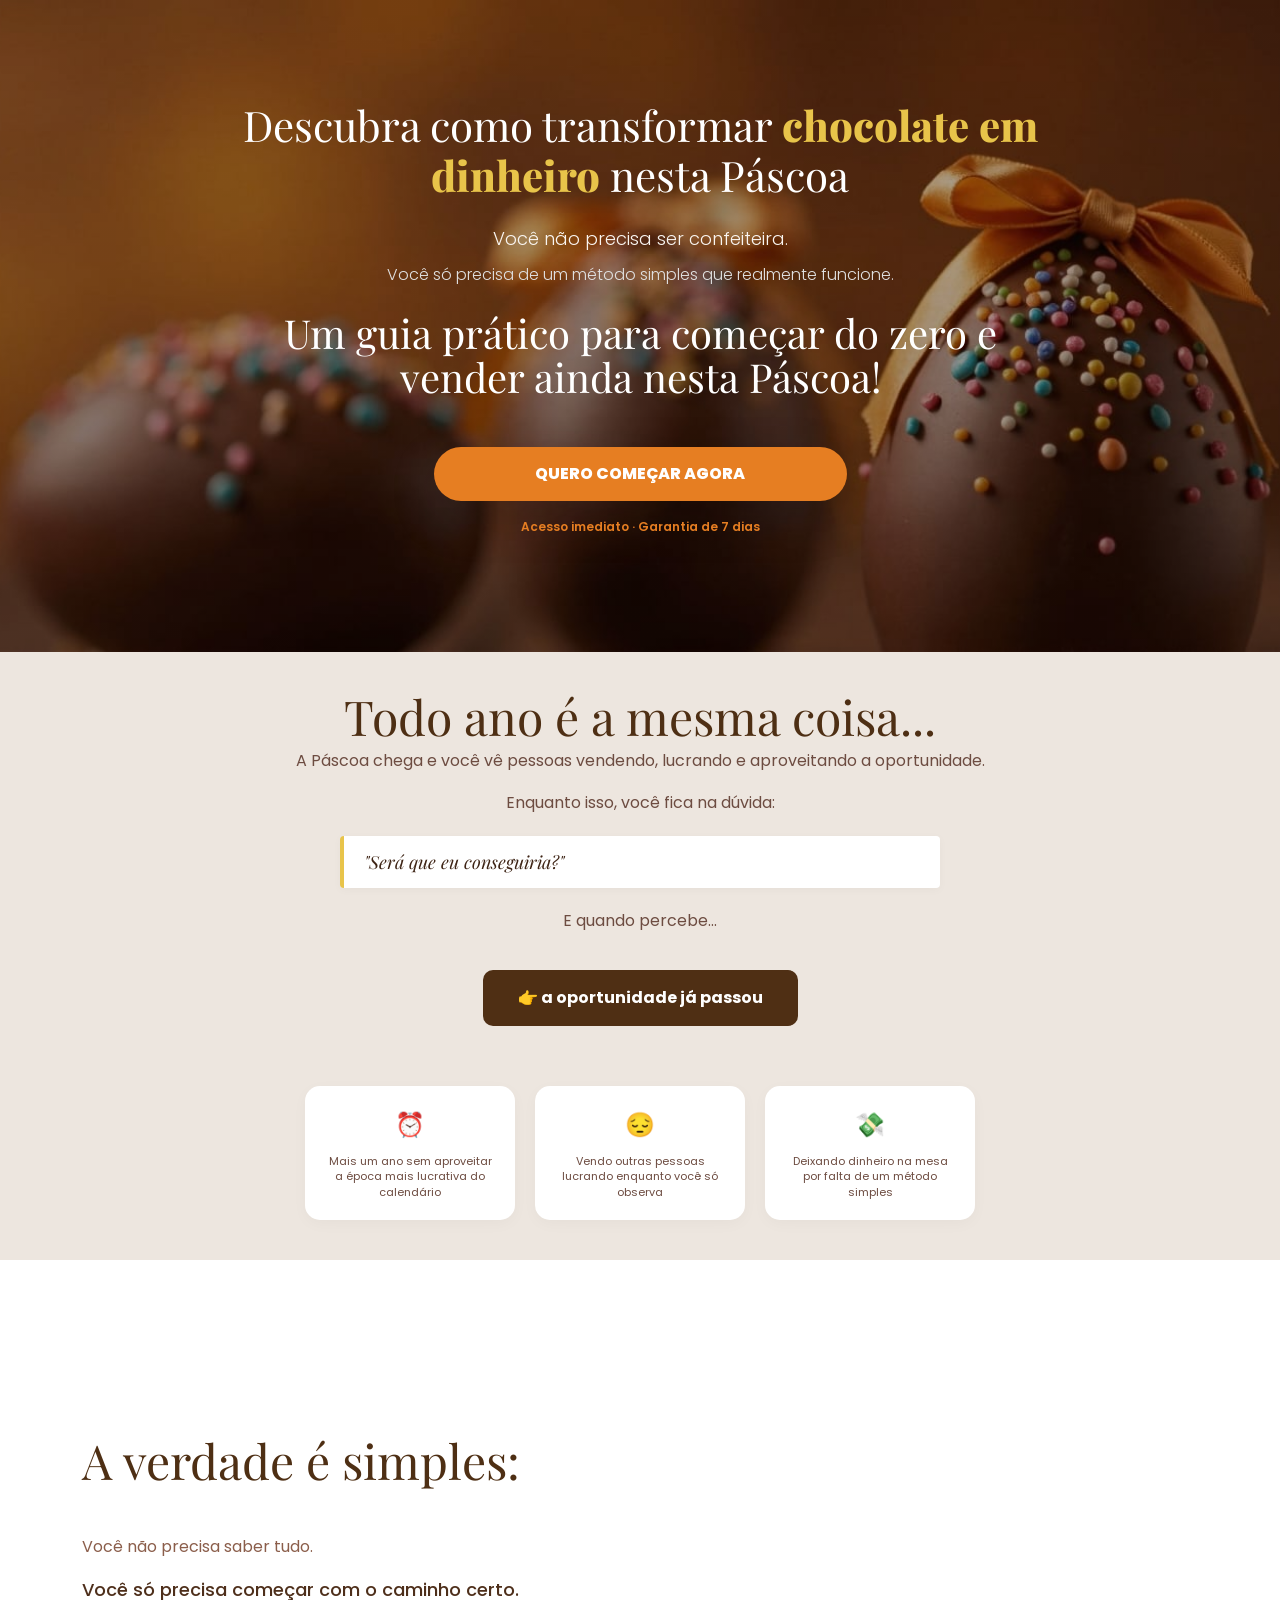
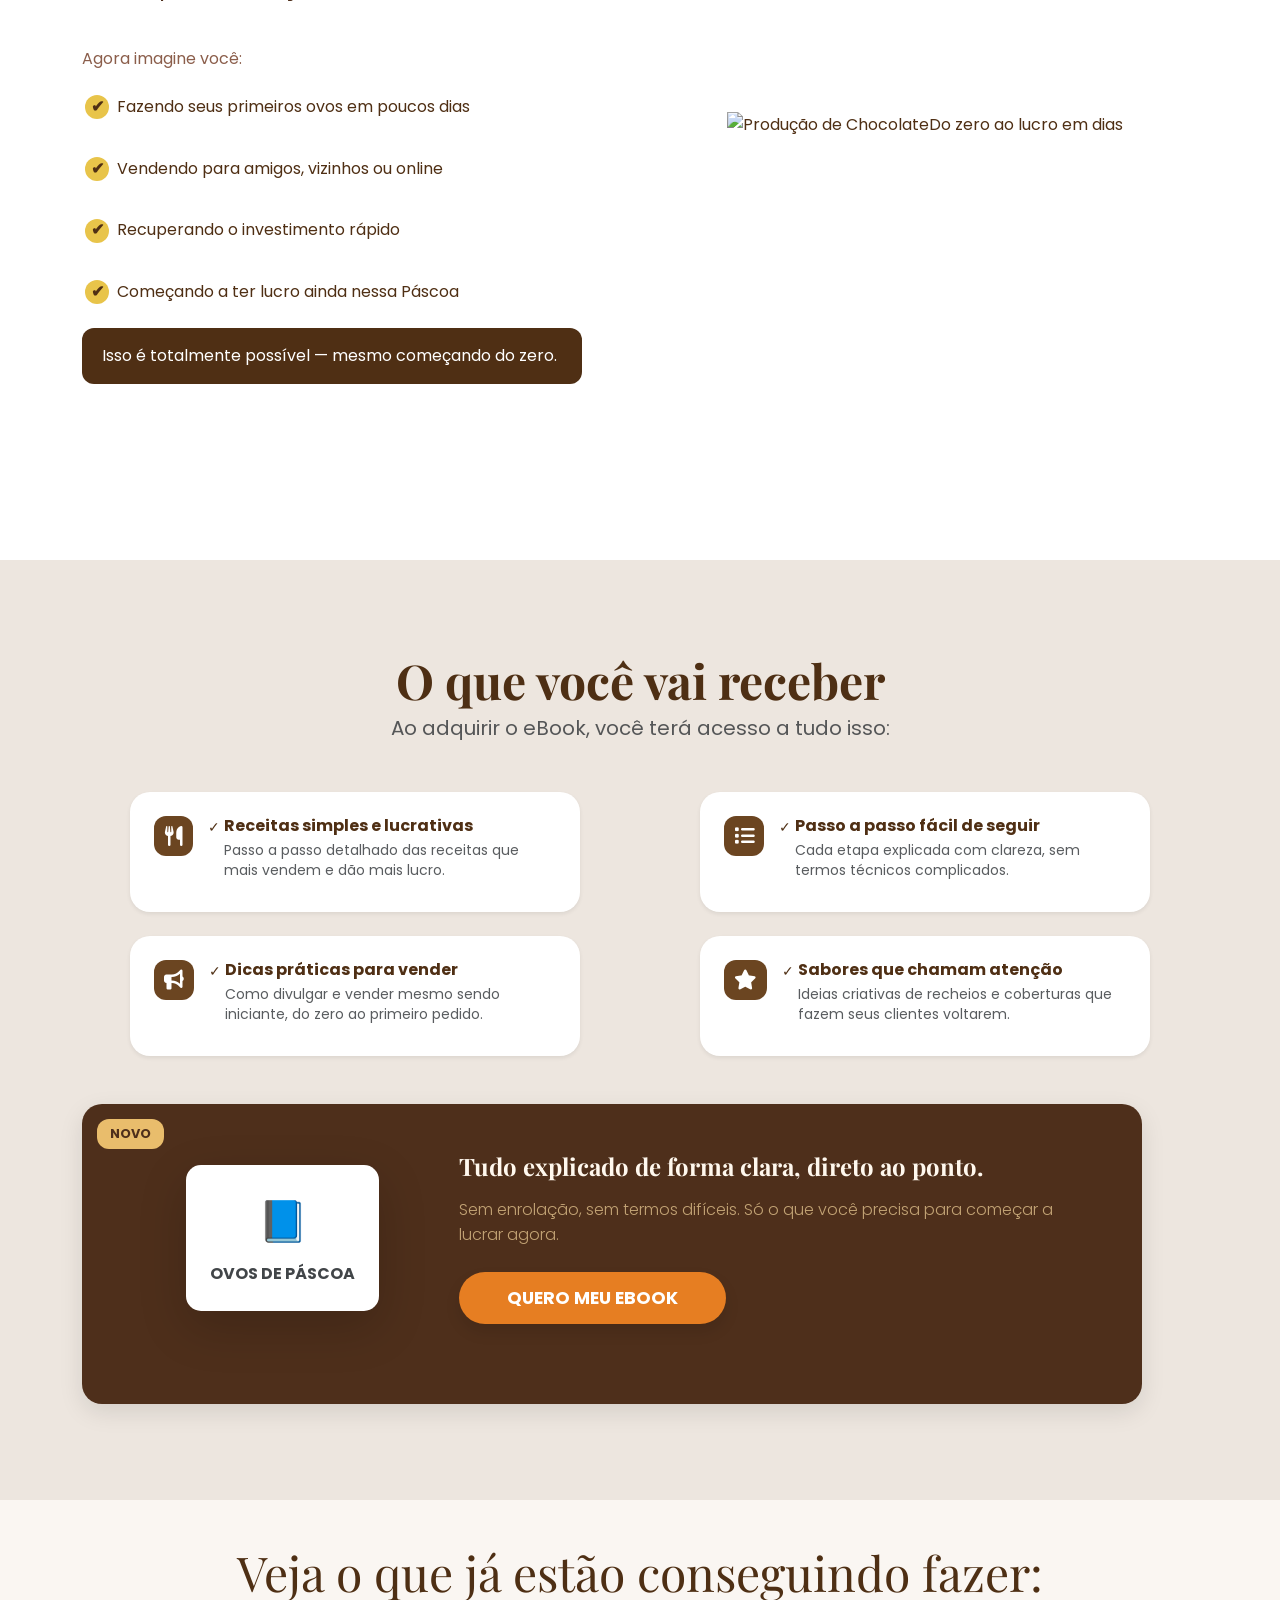
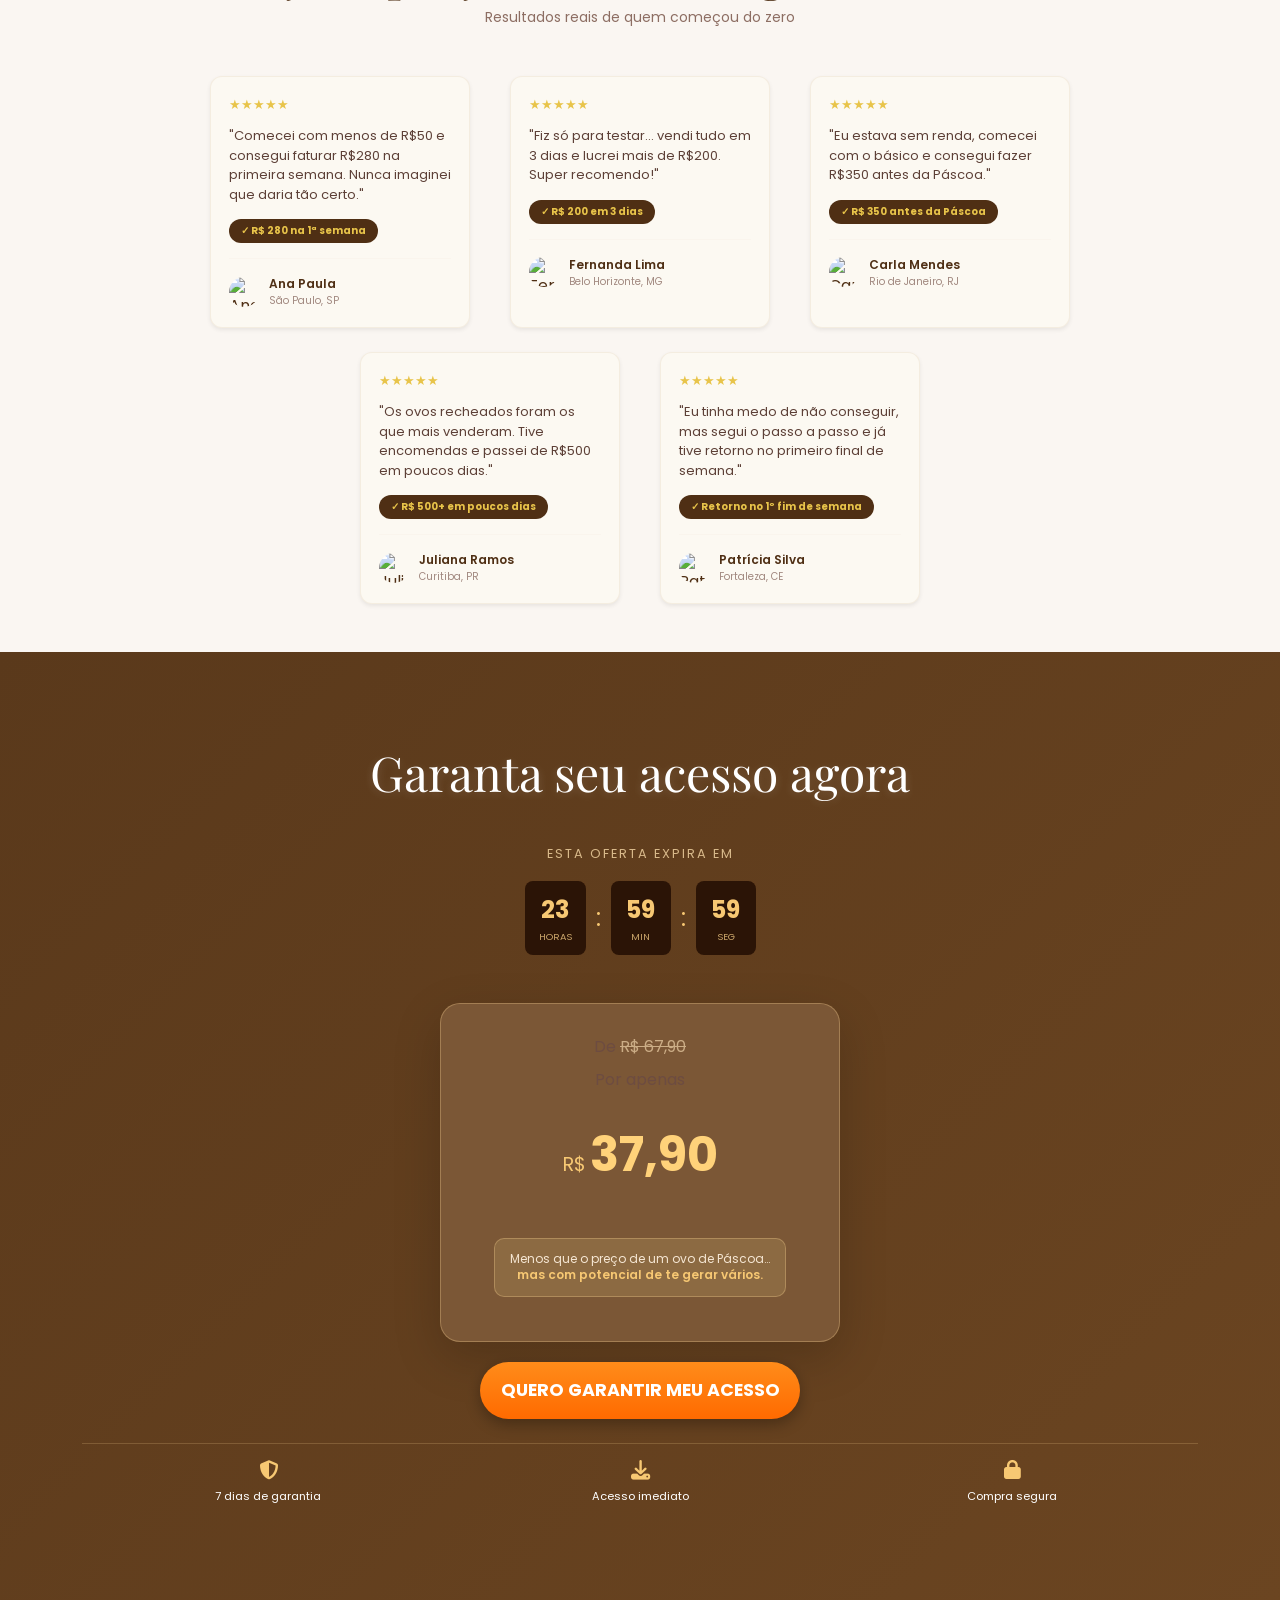
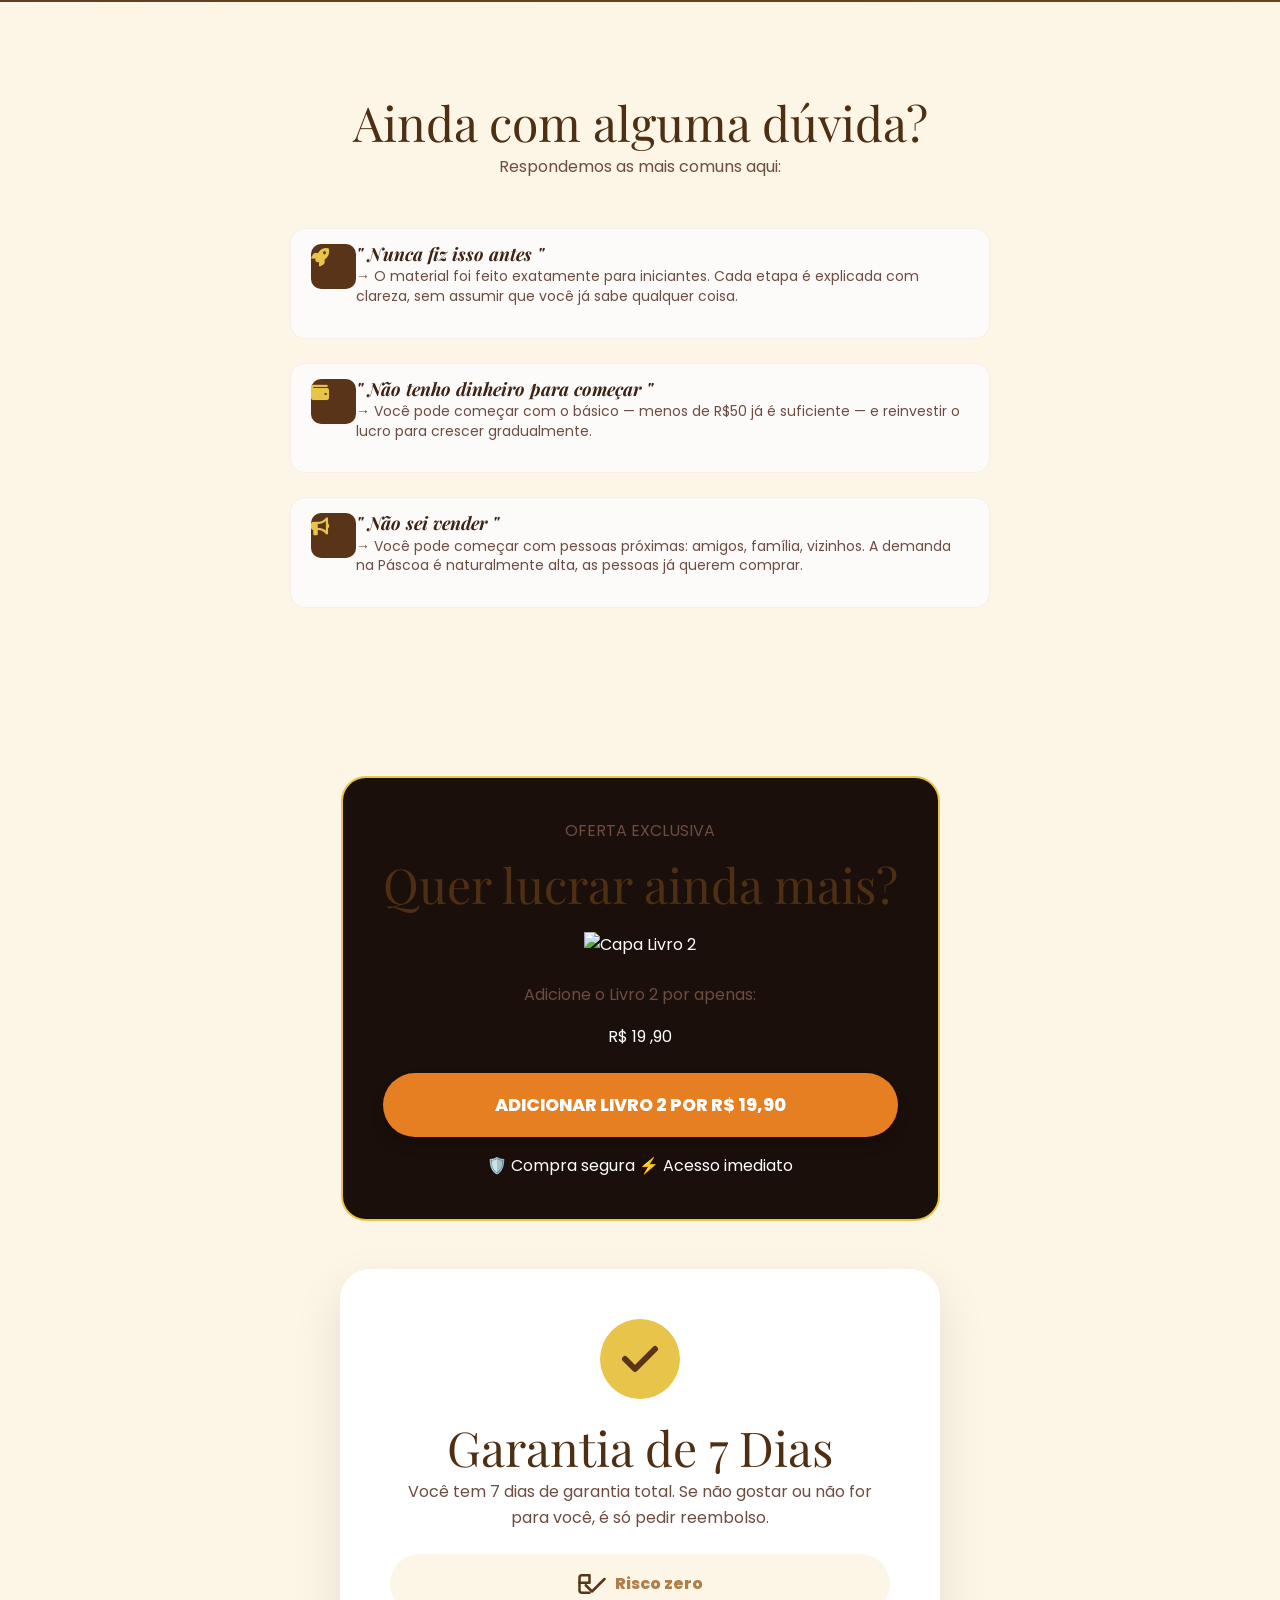
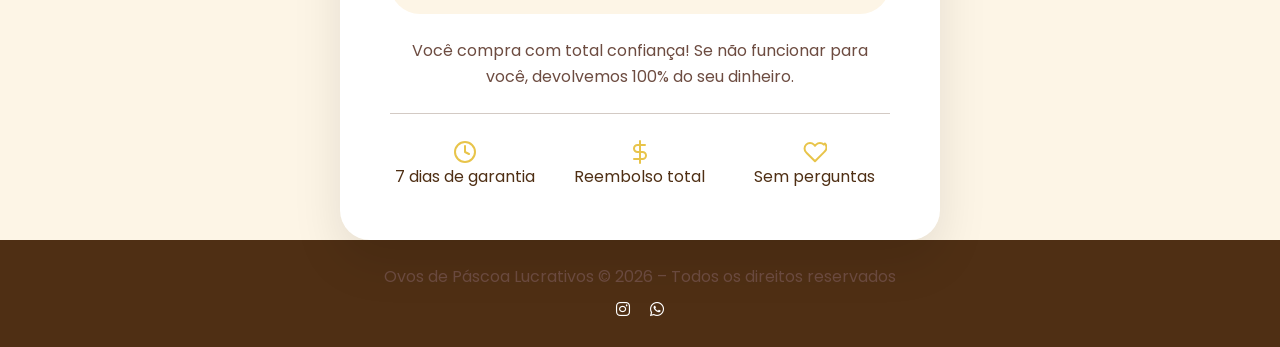
==== commit 196a9b31: "card" ====
--- a/Páginas Web/index.html
+++ b/Páginas Web/index.html
@@ -134,7 +134,7 @@
                 <div class="col-md-6" data-aos="fade-right">
                     <div class="benefit-box h-100 p-4 shadow-sm bg-white">
                         <div class="d-flex align-items-start">
-                            <i class="fa-solid fa-birthday-cake me-3"></i><span class="check-icon me-1">✓</span>
+                            <i class="fa-solid fa-utensils"></i><span class="check-icon me-1">✓</span>
                             <div>
                                 <h5 class="fw-bold">Receitas simples e lucrativas</h5>
                                 <p class="mb-0 text-muted">Passo a passo detalhado das receitas que mais vendem e dão
@@ -146,7 +146,7 @@
                 <div class="col-md-6" data-aos="fade-left">
                     <div class="benefit-box h-100 p-4 shadow-sm bg-white">
                         <div class="d-flex align-items-start">
-                            <span class="check-icon me-1">✓</span>
+                            <i class="fa-solid fa-list"></i><span class="check-icon me-1">✓</span>
                             <div>
                                 <h5 class="fw-bold">Passo a passo fácil de seguir</h5>
                                 <p class="mb-0 text-muted">Cada etapa explicada com clareza, sem termos técnicos
@@ -158,7 +158,7 @@
                 <div class="col-md-6" data-aos="fade-right">
                     <div class="benefit-box h-100 p-4 shadow-sm bg-white">
                         <div class="d-flex align-items-start">
-                            <span class="check-icon me-1">✓</span>
+                            <i class="fa-solid fa-bullhorn"></i><span class="check-icon me-1">✓</span>
                             <div>
                                 <h5 class="fw-bold">Dicas práticas para vender</h5>
                                 <p class="mb-0 text-muted">Como divulgar e vender mesmo sendo iniciante, do zero ao
@@ -170,7 +170,7 @@
                 <div class="col-md-6" data-aos="fade-left">
                     <div class="benefit-box h-100 p-4 shadow-sm bg-white">
                         <div class="d-flex align-items-start">
-                            <span class="check-icon me-1">✓</span>
+                            <i class="fa-solid fa-star"></i><span class="check-icon me-1">✓</span>
                             <div>
                                 <h5 class="fw-bold">Sabores que chamam atenção</h5>
                                 <p class="mb-0 text-muted">Ideias criativas de recheios e coberturas que fazem seus
@@ -318,18 +318,17 @@
                 <span id="totalPrice" class="price-big">37,90</span>
             </div>
 
-            <div class="order-bump-premium p-3 my-4">
-                <div class="form-check d-flex align-items-center justify-content-center">
-                    <input class="form-check-input me-2" type="checkbox" id="orderBump">
-                    <label class="form-check-label fw-bold" for="orderBump">
-                        SIM! Quero adicionar o Livro 2 por apenas +R$ 19,90
-                    </label>
-                </div>
-            </div>
-
-            <a href="#" class="btn btn-cta-final w-100 mb-4">QUERO GARANTIR MEU ACESSO</a>
-
-            <div class="card-footer-trust row g-0 pt-3 border-top border-dark border-opacity-10">
+        <div class="order-bump-premium my-4">
+                <p class="order-text mb-0">
+                    Menos que o preço de um ovo de Páscoa…<br>
+                    <strong>mas com potencial de te gerar vários.</strong>
+                </p>
+            </div>
+            </div>
+
+            <a href="#" class="btn btn-cta-final mb-4">QUERO GARANTIR MEU ACESSO</a>
+
+            <div class="card-footer-trust">
                 <div class="col-4">
                     <i class="fas fa-shield-alt"></i>
                     <span class="d-block mt-1" style="font-size: 0.7rem;">7 dias de garantia</span>
--- a/Páginas Web/style.css
+++ b/Páginas Web/style.css
@@ -383,8 +383,8 @@
     font-size: 14px;            /* letras menores */
     transition: all 0.3s ease;  /* efeito suave */
     box-shadow: 0 4px 10px rgba(0,0,0,0.05); /* leve sombra */
-    min-height: 150px;
-    max-width: 500px;
+    min-height: 120px;
+    max-width: 450px;
     margin: 0 auto;
 }
 
@@ -393,7 +393,7 @@
     background-color: #4E2F1B;    /* cor de fundo escura */
     color: #FFFFFF;               /* texto branco */
     border-radius: 20px;          /* bordas arredondadas */
-    min-height: 330px;
+    min-height: 300px;
     max-width: 95%;            /* altura mínima */
     padding: 2rem;                /* espaçamento interno */
     position: relative;
@@ -484,6 +484,20 @@
     margin-right: 4px;
 }
 
+.section-light i {
+    background-color: #6b4521;
+    color: #ffffff;
+    width: 50px;
+    height: 40px;
+    margin-right: 15px;
+    display: flex;
+    align-items: center;
+    justify-content: center;
+    border-radius: 12px;
+    padding: 10px;
+    font-size: 20px; /* controla o tamanho do ícone */
+}
+
 /* ==========================================================================
    BENEFITS & TESTIMONIALS
    ========================================================================== */
@@ -603,9 +617,28 @@
 /* ==========================================================================
    OFFER & TIMER SECTION
    ========================================================================== */
+/* FUNDO DA SECTION */
 .final-offer-section {
-    background: radial-gradient(circle, #5D3A1A 0%, #3D2314 100%);
-    color: var(--soft-cream);
+    background: linear-gradient(135deg, #5a391b, #6b4521);
+    color: #fff;
+    position: relative;
+    overflow: hidden;
+}
+
+/* TÍTULO */
+.final-offer-section .premium-title,
+.final-offer-section .premium-title *   {
+    font-size: 2.5rem;
+    font-weight: 600;
+     color: #ffffff !important;;
+    text-shadow: 0 2px 10px rgba(255,255,255,0.15);
+}
+
+/* TIMER */
+.timer-label {
+    font-size: 0.8rem;
+    letter-spacing: 2px;
+    color: #d8b98a;
 }
 
 .timer-container {
@@ -613,28 +646,125 @@
 }
 
 .timer-box {
+    background: #2b1406;
+    padding: 10px 14px;
+    border-radius: 8px;
+    text-align: center;
+    min-width: 60px;
+}
+
+.timer-box span {
+    font-size: 1.5rem;
+    font-weight: bold;
+    color: #f7c873;
+}
+
+.timer-box small {
+    display: block;
+    font-size: 0.6rem;
+    color: #caa56a;
+}
+
+.timer-sep {
+    font-size: 1.5rem;
+    color: #f7c873;
+}
+
+/* CARD */
+.offer-card {
+    background: #7b5736;
+    border-radius: 20px;
+    padding: 30px 25px 20px 25px; /* menos padding embaixo */
+    max-width: 400px;
+    border: 1px solid rgba(255, 215, 150, 0.3);
     display: flex;
     flex-direction: column;
     align-items: center;
-    justify-content: center;
-}
-
-.offer-card {
-    background-color: #7A5533;
-    max-width: 550px;
+}
+
+/* PREÇO ANTIGO */
+.old-price-text {
+    text-decoration: line-through;
+    color: #e0c39b;
+    opacity: 0.8;
+}
+
+/* PREÇO PRINCIPAL */
+.main-price-display {
+    margin: 20px 0;
+}
+
+.currency {
+    font-size: 1.2rem;
+    color: #f7c873;
+}
+
+.price-big {
+    font-size: 3rem;
+    font-weight: bold;
+    color: #ffd27a;
+}
+
+/* CAIXA DE TEXTO */
+.order-bump-premium {
+    background: #8c6a42;
+    border-radius: 10px;
+    padding: 12px 15px;
+    text-align: center;
+    border: 1px solid rgba(255, 215, 150, 0.3);
+}
+
+.order-text {
+    font-size: 0.75rem; /* menor, igual da imagem */
+    color: #f5e6d3;
+    line-height: 1.4;
+}
+
+.order-text strong {
+    font-weight: 600;
+    color: #f7c873;
+}
+
+
+/* BOTÃO */
+.btn-cta-final {
+    background: linear-gradient(180deg, #ff8c1a, #ff6a00);
+    border: none;
+    padding: 15px;
     border-radius: 30px;
-    padding: 45px;
-    border: 1px solid rgba(232, 196, 74, 0.2);
-}
-
-.main-price-display { color: var(--gold-highlight); margin: 20px 0; }
-.price-big { font-size: 4.5rem; font-weight: 900; }
-
-.order-bump-premium {
-    background-color: rgba(255, 255, 255, 0.1);
-    border: 2px dashed var(--gold-highlight);
-    border-radius: 15px;
-    color: var(--white);
+    font-weight: bold;
+    width: 100%;
+    max-width: 320px;
+    margin: 20px auto 15px auto;
+    display: block;
+    color: #fff;
+    transition: 0.3s;
+    box-shadow: 0 5px 15px rgba(0,0,0,0.3);
+}
+
+.btn-cta-final:hover {
+    transform: translateY(-2px);
+    box-shadow: 0 8px 20px rgba(0,0,0,0.4);
+}
+
+/* FOOTER ICONES */
+.card-footer-trust i {
+    color: #f7c873;
+    font-size: 1.2rem;
+}
+
+.card-footer-trust {
+    display: flex;
+    justify-content: space-between;
+    width: 100%;
+    margin-top: 15px;
+    padding-top: 15px;
+    border-top: 1px solid rgba(255, 215, 150, 0.2);
+}
+
+.card-footer-trust div {
+    flex: 1;
+    text-align: center;
 }
 
 /* ==========================================================================
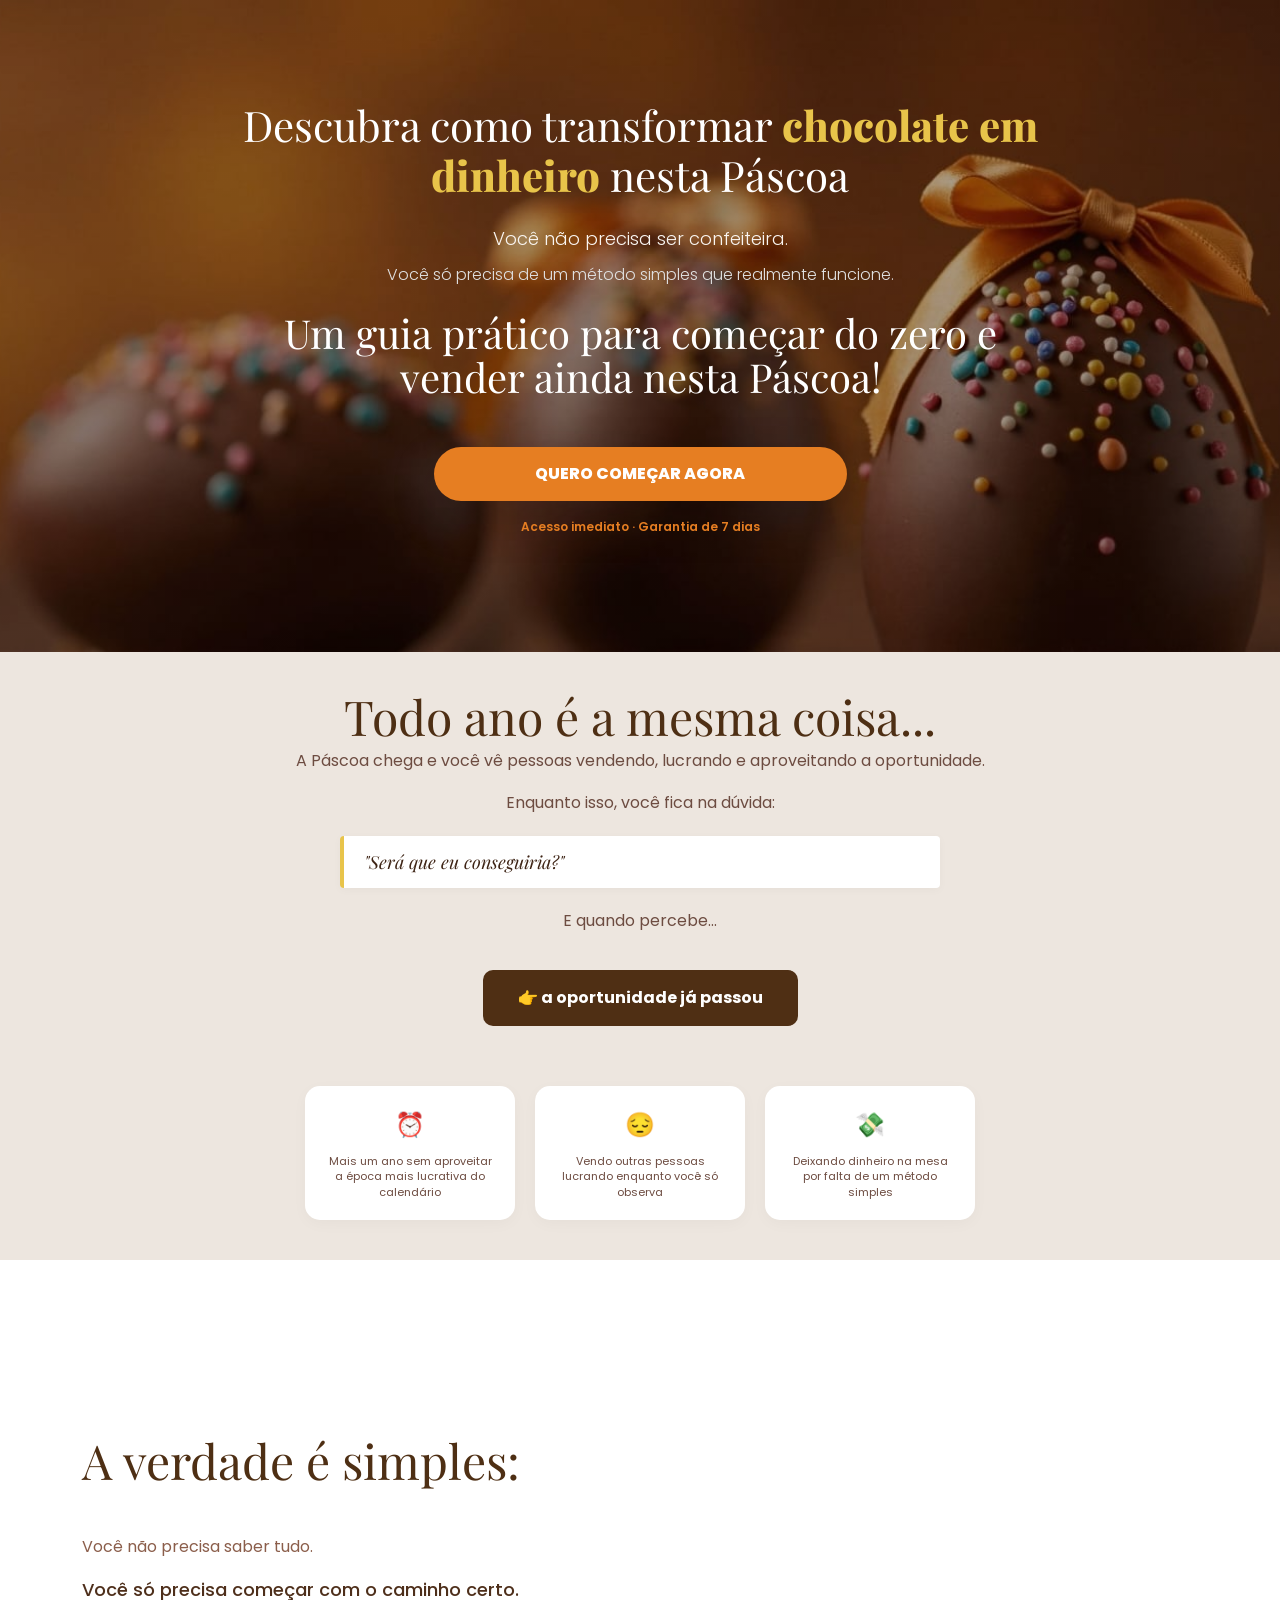
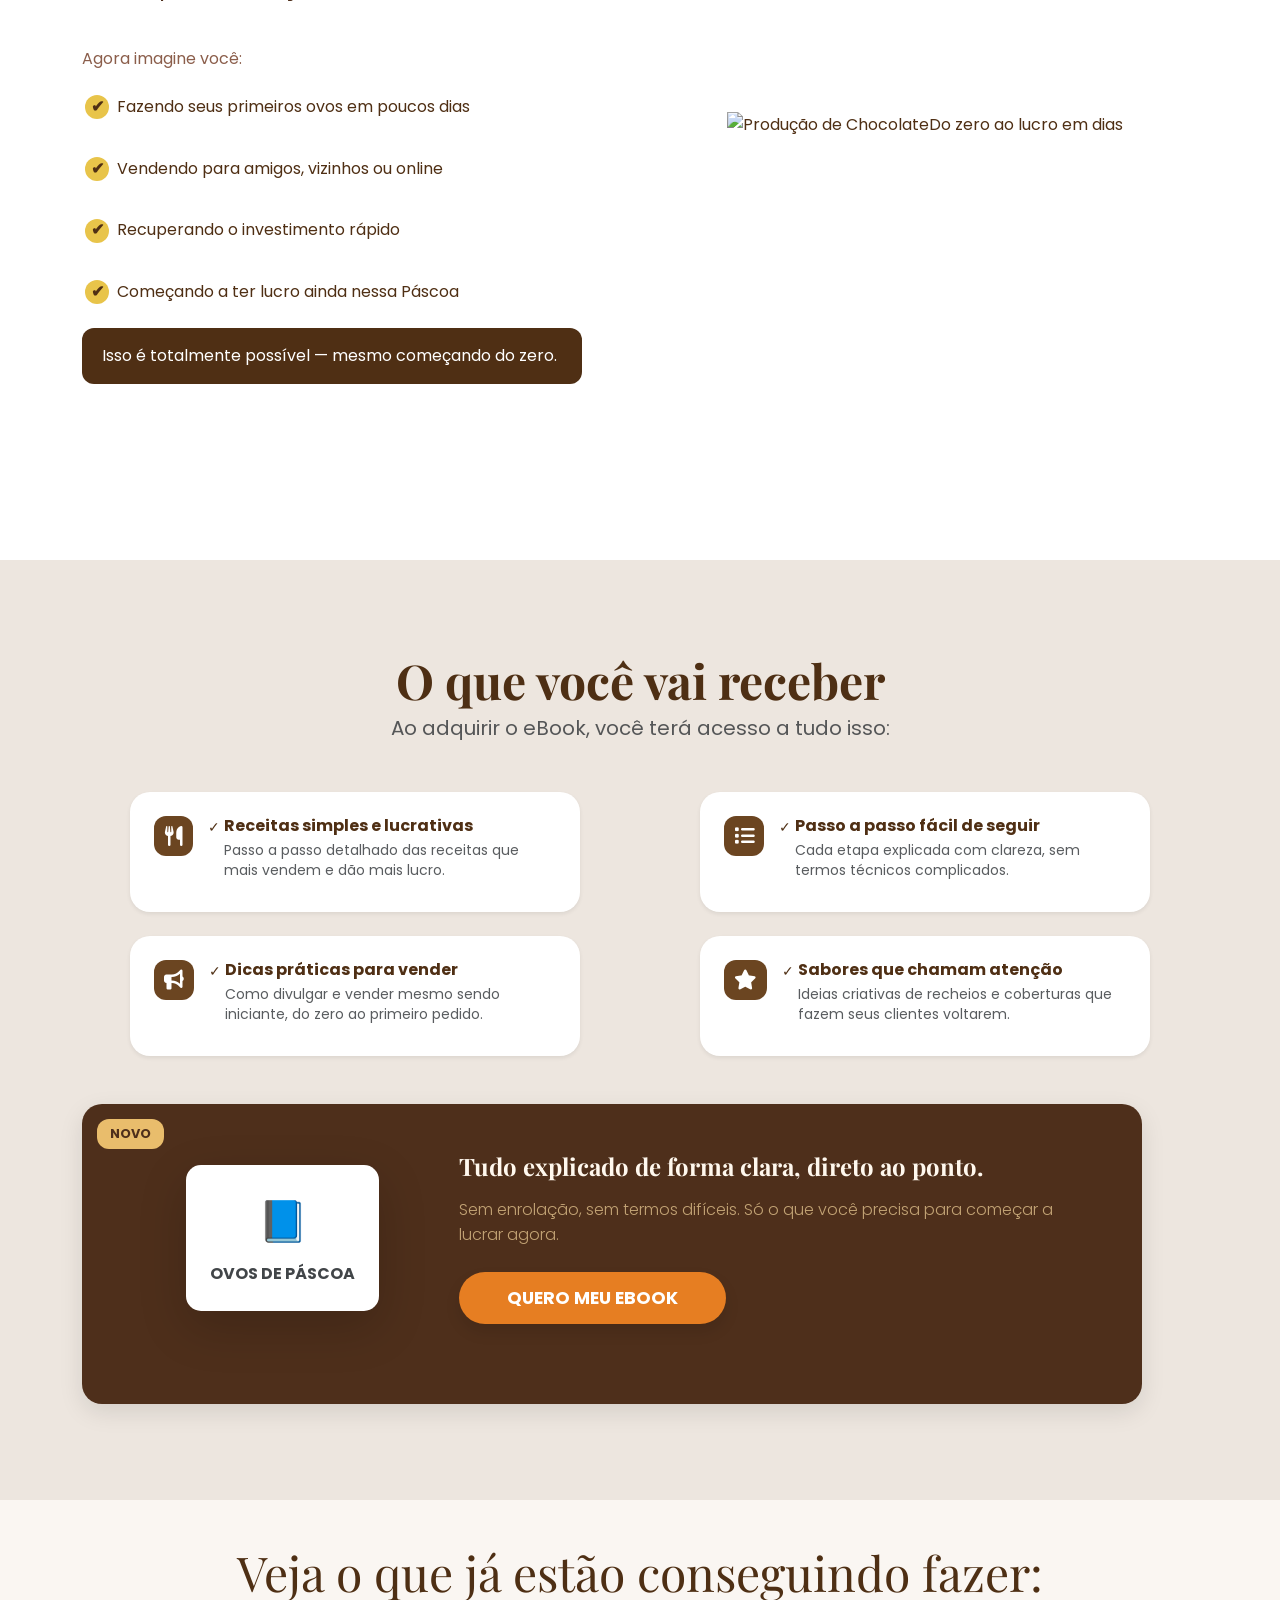
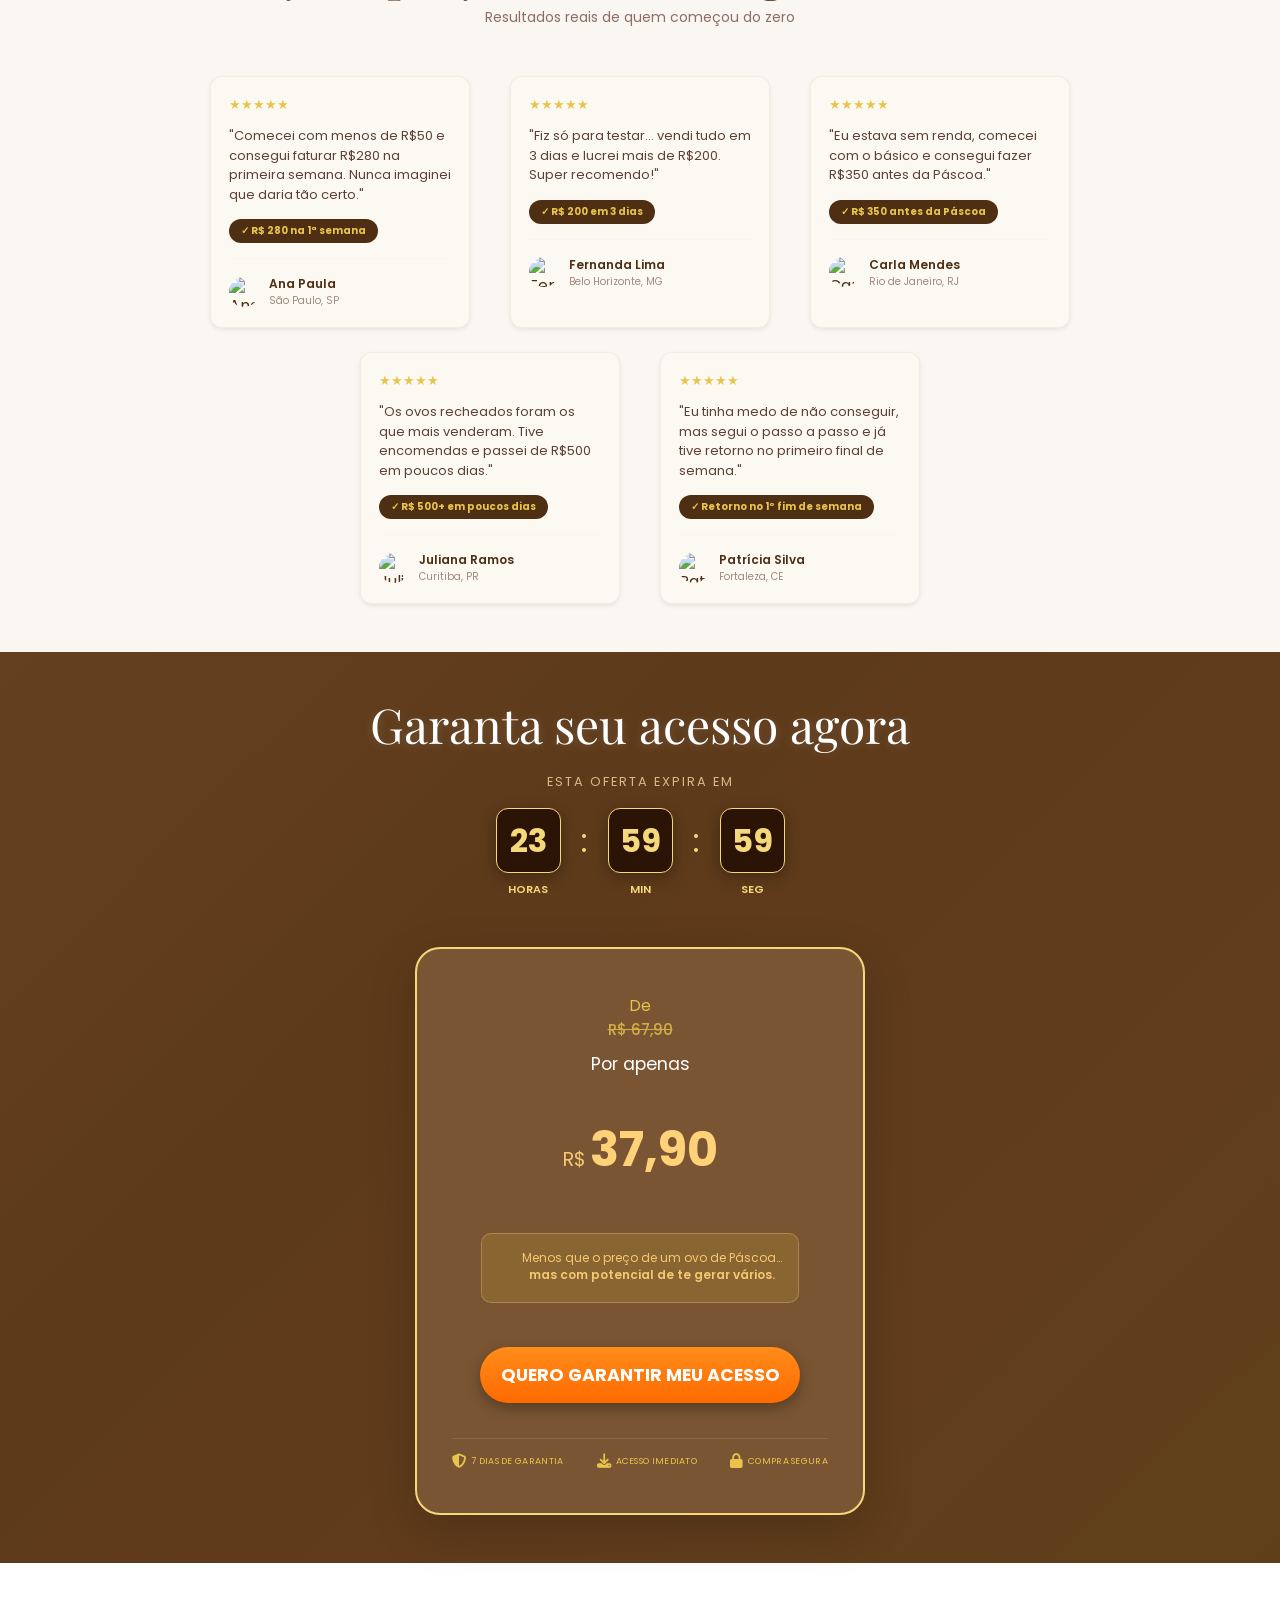
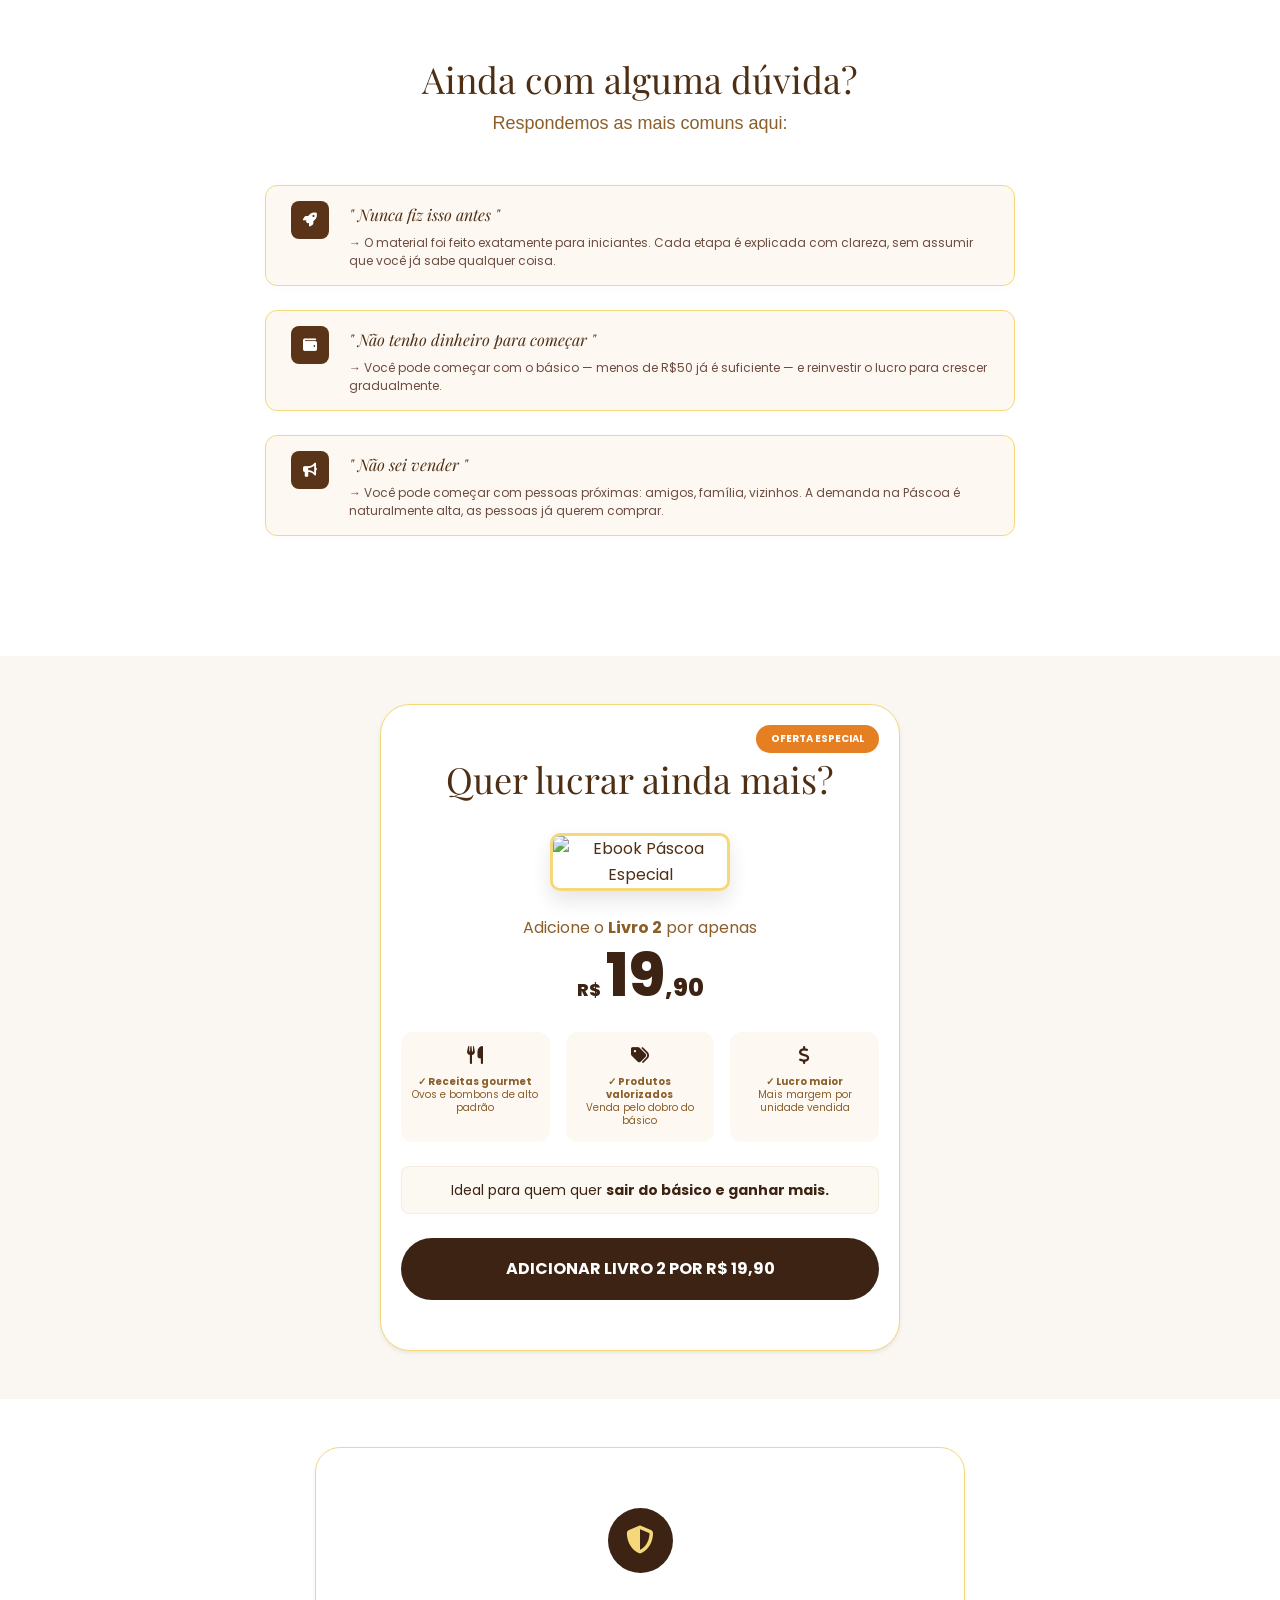
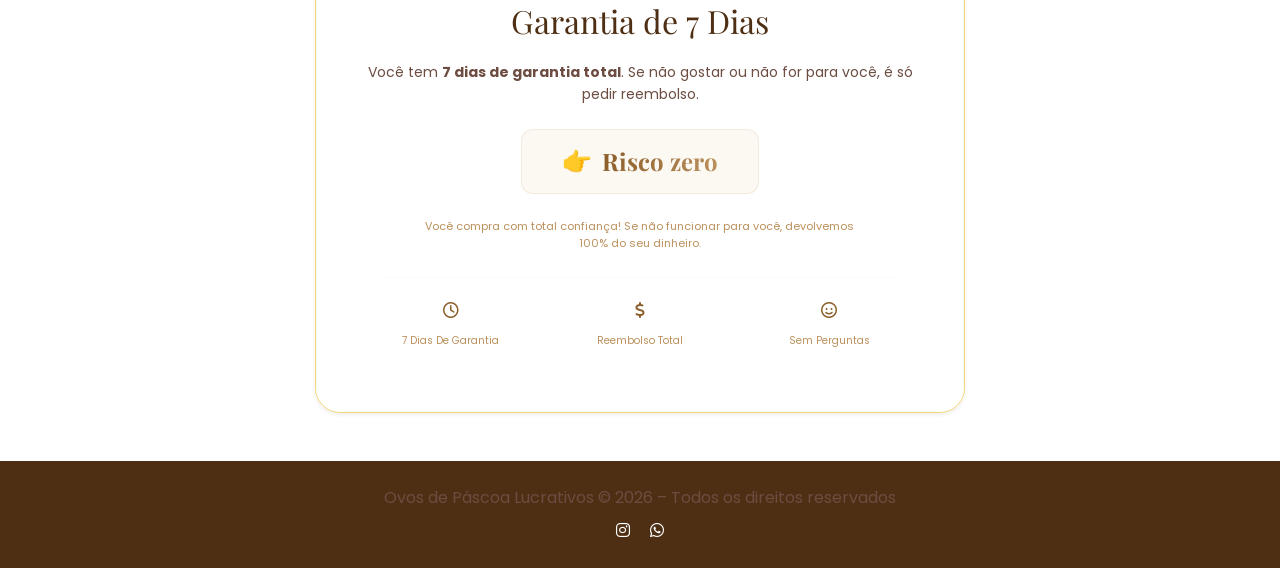
==== commit 38ea693c: "adicionando secao" ====
--- a/Páginas Web/index.html
+++ b/Páginas Web/index.html
@@ -291,25 +291,35 @@
     </div>
 </section>
 
-<section id="oferta" class="final-offer-section py-5">
-    <div class="container text-center py-5" data-aos="fade-up">
+<section id="offer" class="final-offer-section py-5">
+    <div class="container text-center" data-aos="fade-up">
         
-        <h2 class="premium-title mb-5">Garanta seu acesso agora</h2>
+        <h2 class="premium-title mb-4">Garanta seu acesso agora</h2>
 
         <div class="scarcity-timer mb-5">
             <p class="timer-label">ESTA OFERTA EXPIRA EM</p>
             <div class="timer-container d-flex justify-content-center align-items-center">
-                <div class="timer-box"><span id="hours">23</span><small>HORAS</small></div>
+                <div class="timer-group">
+                    <div class="timer-box"><span id="hours">23</span></div>
+                    <small>HORAS</small>
+                </div>
                 <span class="timer-sep">:</span>
-                <div class="timer-box"><span id="minutes">59</span><small>MIN</small></div>
+                <div class="timer-group">
+                    <div class="timer-box"><span id="minutes">59</span></div>
+                    <small>MIN</small>
+                </div>
                 <span class="timer-sep">:</span>
-                <div class="timer-box"><span id="seconds">00</span><small>SEG</small></div>
+                <div class="timer-group">
+                    <div class="timer-box"><span id="seconds">00</span></div>
+                    <small>SEG</small>
+                </div>
             </div>
         </div>
 
         <div class="offer-card mx-auto shadow-lg">
+            
             <div class="card-header-price">
-                <p class="mb-0">De <span class="old-price-text">R$ 67,90</span></p>
+                <p class="mb-0">De <span class="old-price-text"><br>R$ 67,90</span></p>
                 <p class="mb-1 mt-2">Por apenas</p>
             </div>
 
@@ -318,31 +328,25 @@
                 <span id="totalPrice" class="price-big">37,90</span>
             </div>
 
-        <div class="order-bump-premium my-4">
-                <p class="order-text mb-0">
-                    Menos que o preço de um ovo de Páscoa…<br>
-                    <strong>mas com potencial de te gerar vários.</strong>
-                </p>
-            </div>
-            </div>
-
-            <a href="#" class="btn btn-cta-final mb-4">QUERO GARANTIR MEU ACESSO</a>
+            <div class="order-bump-premium p-3 my-4">
+                <div class="form-check d-flex align-items-center justify-content-center">
+                    <label class="form-check-label order-text" for="orderBump">
+                        Menos que o preço de um ovo de Páscoa…<br>
+                        <strong>mas com potencial de te gerar vários.</strong>
+
+                    </label>
+                </div>
+            </div>
+
+            <a href="#" class="btn btn-cta-final">QUERO GARANTIR MEU ACESSO</a>
 
             <div class="card-footer-trust">
-                <div class="col-4">
-                    <i class="fas fa-shield-alt"></i>
-                    <span class="d-block mt-1" style="font-size: 0.7rem;">7 dias de garantia</span>
-                </div>
-                <div class="col-4">
-                    <i class="fas fa-download"></i>
-                    <span class="d-block mt-1" style="font-size: 0.7rem;">Acesso imediato</span>
-                </div>
-                <div class="col-4">
-                    <i class="fas fa-lock"></i>
-                    <span class="d-block mt-1" style="font-size: 0.7rem;">Compra segura</span>
-                </div>
-            </div>
-        </div>
+                <div><i class="fas fa-shield-alt"></i><span class="d-block mt-1">7 dias de garantia</span></div>
+                <div><i class="fas fa-download"></i><span class="d-block mt-1">Acesso imediato</span></div>
+                <div><i class="fas fa-lock"></i><span class="d-block mt-1">Compra segura</span></div>
+            </div>
+        </div>
+
     </div>
 </section>
 <section class="faq-section py-5">
@@ -397,87 +401,96 @@
     </div>
 </section>
 
-<section class="upsell-section-dark py-5">
-    <div class="bg-circle circle-1"></div>
-    <div class="bg-circle circle-2"></div>
-
-    <div class="container d-flex justify-content-center position-relative">
-        <div class="upsell-dark-card text-center" data-aos="fade-up">
-            
-            <p class="u-badge">OFERTA EXCLUSIVA</p>
-            <h2 class="u-headline">Quer lucrar ainda mais?</h2>
-            
-            <div class="product-img-box my-4">
-                <img src="URL_DA_CAPA_LIVRO_2" alt="Capa Livro 2" class="u-img">
-            </div>
-
-            <p class="u-offer-text">Adicione o Livro 2 por apenas:</p>
-            
-            <div class="u-price-box mb-4">
-                <span class="u-rs">R$</span>
-                <span class="u-val">19</span>
-                <span class="u-cents">,90</span>
-            </div>
-
-            <div class="u-cta-box">
-                <button class="u-btn-main w-100">
-                    ADICIONAR LIVRO 2 POR R$ 19,90
-                </button>
-                <div class="u-footer-icons mt-3">
-                    <span>🛡️ Compra segura</span>
-                    <span>⚡ Acesso imediato</span>
-                </div>
-            </div>
-
-        </div>
-    </div>
-</section>    <div class="container d-flex justify-content-center">
-        <div class="guarantee-card text-center" data-aos="zoom-in">
-            
-            <div class="main-check-icon mb-4">
-                <svg width="80" height="80" viewBox="0 0 80 80" fill="none" xmlns="http://www.w3.org/2000/svg">
-                    <circle cx="40" cy="40" r="40" fill="#E8C44A"/>
-                    <path d="M25 40L35 50L55 30" stroke="#5A3418" stroke-width="6" stroke-linecap="round" stroke-linejoin="round"/>
-                </svg>
-            </div>
-
-            <h2 class="guarantee-title">Garantia de 7 Dias</h2>
-            <p class="guarantee-text">
-                Você tem 7 dias de garantia total. Se não gostar ou não for para você, é só pedir reembolso.
+<section class="upsell-container py-5">
+    <div class="container d-flex justify-content-center">
+        
+        <div class="upsell-card shadow-sm">
+            
+            <span class="badge-special">OFERTA ESPECIAL</span>
+
+            <h2 class="upsell-title">Quer lucrar ainda mais?</h2>
+
+            <div class="book-mockup-container mb-4">
+                <img src="URL_DA_SUA_IMAGEM_AQUI" alt="Ebook Páscoa Especial" class="img-fluid book-img">
+            </div>
+
+            <p class="price-intro">Adicione o <strong>Livro 2</strong> por apenas</p>
+            
+            <div class="upsell-price-display mb-4">
+                <span class="p-currency">R$</span>
+                <span class="p-main">19</span>
+                <span class="p-cents">,90</span>
+            </div>
+
+            <div class="row g-3 mb-4">
+                <div class="col-4">
+                    <div class="feature-box">
+                        <i class="fas fa-utensils"></i>
+                        <p><strong>✓ Receitas gourmet</strong><br>Ovos e bombons de alto padrão</p>
+                    </div>
+                </div>
+                <div class="col-4">
+                    <div class="feature-box">
+                        <i class="fas fa-tags"></i>
+                        <p><strong>✓ Produtos valorizados</strong><br>Venda pelo dobro do básico</p>
+                    </div>
+                </div>
+                <div class="col-4">
+                    <div class="feature-box">
+                        <i class="fas fa-dollar-sign"></i>
+                        <p><strong>✓ Lucro maior</strong><br>Mais margem por unidade vendida</p>
+                    </div>
+                </div>
+            </div>
+
+            <div class="highlight-text-bar mb-4">
+                Ideal para quem quer <strong>sair do básico e ganhar mais.</strong>
+            </div>
+
+            <a href="#" class="btn-add-upsell">
+                ADICIONAR LIVRO 2 POR R$ 19,90
+            </a>
+
+        </div>
+    </div>
+</section> 
+
+<section class="guarantee-wrap py-5">
+    <div class="container d-flex justify-content-center" data-aos="zoom-in">
+        
+        <div class="guarantee-card-final shadow-sm">
+            
+            <div class="g-icon-circle mb-4">
+                <i class="fas fa-shield-alt"></i>
+            </div>
+
+            <h2 class="g-title mb-3">Garantia de 7 Dias</h2>
+            
+            <p class="g-text mb-4">
+                Você tem <strong>7 dias de garantia total</strong>. Se não gostar ou não for para você, é só pedir reembolso.
             </p>
 
-            <div class="risco-zero-box my-4 d-flex align-items-center justify-content-center">
-                <svg width="30" height="30" viewBox="0 0 24 24" fill="none" xmlns="http://www.w3.org/2000/svg" class="me-2">
-                    <path d="M7 13L12 18L22 8" stroke="#5A3418" stroke-width="2" stroke-linecap="round" stroke-linejoin="round"/>
-                    <path d="M2 11V17C2 18.1046 2.89543 19 4 19H10" stroke="#5A3418" stroke-width="2" stroke-linecap="round" stroke-linejoin="round"/>
-                    <path d="M10 5H4C2.89543 5 2 5.89543 2 7V11H10V5Z" stroke="#5A3418" stroke-width="2" stroke-linecap="round" stroke-linejoin="round"/>
-                </svg>
-                <span>Risco zero</span>
-            </div>
-
-            <p class="guarantee-subtext mb-4">
+            <div class="g-risk-pill mb-4">
+                <span class="g-hand">👉</span> <span class="g-risk-text">Risco zero</span>
+            </div>
+
+            <p class="g-trust-text mb-4">
                 Você compra com total confiança! Se não funcionar para você, devolvemos 100% do seu dinheiro.
             </p>
 
-            <hr class="guarantee-divider">
-
-            <div class="row guarantee-footer mt-4">
-                <div class="col-md-4 mb-3 mb-md-0">
-                    <div class="footer-icon">
-                        <svg width="24" height="24" viewBox="0 0 24 24" fill="none" stroke="#E8C44A" stroke-width="2" stroke-linecap="round" stroke-linejoin="round"><circle cx="12" cy="12" r="10"></circle><polyline points="12 6 12 12 16 14"></polyline></svg>
-                    </div>
+            <hr class="g-divider mb-4">
+
+            <div class="row g-0 g-footer-grid">
+                <div class="col-4">
+                    <i class="far fa-clock"></i>
                     <span>7 dias de garantia</span>
                 </div>
-                <div class="col-md-4 mb-3 mb-md-0">
-                    <div class="footer-icon">
-                        <svg width="24" height="24" viewBox="0 0 24 24" fill="none" stroke="#E8C44A" stroke-width="2" stroke-linecap="round" stroke-linejoin="round"><line x1="12" y1="1" x2="12" y2="23"></line><path d="M17 5H9.5a3.5 3.5 0 0 0 0 7h5a3.5 3.5 0 0 1 0 7H6"></path></svg>
-                    </div>
+                <div class="col-4">
+                    <i class="fas fa-dollar-sign"></i>
                     <span>Reembolso total</span>
                 </div>
-                <div class="col-md-4">
-                    <div class="footer-icon">
-                        <svg width="24" height="24" viewBox="0 0 24 24" fill="none" stroke="#E8C44A" stroke-width="2" stroke-linecap="round" stroke-linejoin="round"><path d="M20.84 4.61a5.5 5.5 0 0 0-7.78 0L12 5.67l-1.06-1.06a5.5 5.5 0 0 0-7.78 7.78l1.06 1.06L12 21.23l8.84-8.84 1.06-1.06a5.5 5.5 0 0 0 0-7.78z"></path></svg>
-                    </div>
+                <div class="col-4">
+                    <i class="far fa-smile"></i>
                     <span>Sem perguntas</span>
                 </div>
             </div>
--- a/Páginas Web/style.css
+++ b/Páginas Web/style.css
@@ -619,10 +619,11 @@
    ========================================================================== */
 /* FUNDO DA SECTION */
 .final-offer-section {
-    background: linear-gradient(135deg, #5a391b, #6b4521);
-    color: #fff;
+    /* Aplicando as 4 cores em um gradiente linear de 135 graus */
+    background: linear-gradient(135deg, #65401E, #5D3A1A, #613C1C, #5F3F1A);
+    padding: 100px 0;
     position: relative;
-    overflow: hidden;
+    color: #ffffff;
 }
 
 /* TÍTULO */
@@ -635,52 +636,112 @@
 }
 
 /* TIMER */
+
+.timer-container {
+    gap: 10px;
+}
+
+/* Estilo do Timer igual ao da imagem 607798.png */
+.timer-group {
+    display: flex;
+    flex-direction: column;
+    align-items: center;
+}
+
+.timer-box {
+    background: #2b1406;
+    width: 65px;
+    height: 65px;
+    border-radius: 12px;
+    display: flex;
+    align-items: center;
+    justify-content: center;
+    border: 1.5px solid #F5D87A !important;
+    box-shadow: 0 4px 15px rgba(0,0,0,0.3);
+}
+
+.timer-box span {
+    color: #F5D87A; /* Dourado para os números */
+    font-size: 32px;
+    font-weight: bold;
+}
+
+.timer-group small {
+    color: #F5D87A;
+    font-size: 11px;
+    margin-top: 8px;
+    font-weight: 600;
+}
+
+.timer-sep {
+    color: #F5D87A;
+    font-size: 32px;
+    margin: 0 10px;
+    padding-bottom: 25px; /* Alinha os dois pontos com os boxes */
+}
+
 .timer-label {
+    color: #d8b98a;
     font-size: 0.8rem;
     letter-spacing: 2px;
-    color: #d8b98a;
-}
-
-.timer-container {
-    gap: 10px;
-}
-
-.timer-box {
-    background: #2b1406;
-    padding: 10px 14px;
-    border-radius: 8px;
     text-align: center;
-    min-width: 60px;
-}
-
-.timer-box span {
-    font-size: 1.5rem;
-    font-weight: bold;
-    color: #f7c873;
-}
-
-.timer-box small {
-    display: block;
-    font-size: 0.6rem;
-    color: #caa56a;
-}
-
-.timer-sep {
-    font-size: 1.5rem;
-    color: #f7c873;
+    margin-bottom: 15px;
 }
 
 /* CARD */
+/* Card Principal (A moldura marrom) */
 .offer-card {
-    background: #7b5736;
-    border-radius: 20px;
-    padding: 30px 25px 20px 25px; /* menos padding embaixo */
-    max-width: 400px;
-    border: 1px solid rgba(255, 215, 150, 0.3);
+    background-color: #7A5533 !important;
+    padding: 45px 35px !important;
+    border-radius: 25px;
+    max-width: 450px;
+    margin: 40px auto 0 auto;
+    border: 2px solid #F5D87A !important; 
+    box-shadow: 0 20px 50px rgba(0,0,0,0.4);
     display: flex;
     flex-direction: column;
     align-items: center;
 }
+
+/* Título Branco conforme sua imagem */
+.offer-card .premium-title {
+    font-family: 'Playfair Display', serif !important;
+    font-weight: 400 !important;
+    font-size: 48px !important;
+    color: #ffffff !important;
+    text-align: center;
+    margin-bottom: 30px;
+}
+
+/* Container das informações de preço */
+.card-header-price {
+    text-align: center;
+    margin-bottom: 10px;
+}
+
+/* Cor do "De" e do preço riscado */
+.card-header-price p:first-child, 
+.card-header-price .old-price-text {
+    color: #E8C44A !important; /* Bronze Dourado solicitado */
+    font-size: 0.95rem;
+    margin-bottom: 0;
+}
+
+/* Garante que o risco do preço antigo apareça */
+.old-price-text {
+    text-decoration: line-through;
+    font-weight: 500;
+}
+
+/* Cor do "Por apenas" em Branco */
+.card-header-price p:last-child {
+    color: #ffffff !important; /* Branco puro para destaque */
+    font-size: 1.1rem;
+    font-weight: 400;
+    margin-top: 5px;
+}
+
+
 
 /* PREÇO ANTIGO */
 .old-price-text {
@@ -707,7 +768,7 @@
 
 /* CAIXA DE TEXTO */
 .order-bump-premium {
-    background: #8c6a42;
+    background: #886531;
     border-radius: 10px;
     padding: 12px 15px;
     text-align: center;
@@ -716,7 +777,7 @@
 
 .order-text {
     font-size: 0.75rem; /* menor, igual da imagem */
-    color: #f5e6d3;
+    color: #f7c873;
     line-height: 1.4;
 }
 
@@ -748,90 +809,359 @@
 }
 
 /* FOOTER ICONES */
+/* Container pai: distribui os 3 selos pelo card */
+.card-footer-trust {
+    display: flex;
+    justify-content: space-between; /* Espalha os itens */
+    align-items: center;
+    width: 100%;
+    margin-top: 20px;
+    padding-top: 15px;
+    border-top: 1px solid rgba(255, 255, 255, 0.1);
+    gap: 10px; /* Espaço entre cada um dos 3 blocos */
+}
+
+/* Cada bloco individual (ícone + texto) */
+.card-footer-trust div {
+    display: flex;
+    align-items: center; /* Alinha ícone e texto verticalmente no centro */
+    gap: 5px; /* Espaço entre o ícone e a palavra */
+}
+
+/* O texto (span) ajustado para horizontal e cor bronze */
+.card-footer-trust .d-block {
+    display: inline-block !important; /* Força a ficar na mesma linha do ícone */
+    color: #E8C44A !important;
+    font-size: 9px !important; /* Letra menor para caber tudo em uma linha */
+    margin-top: 0 !important; /* Remove a margem que jogava para baixo */
+    text-transform: uppercase;
+    white-space: nowrap; /* Impede que o texto quebre linha */
+    letter-spacing: 0.3px;
+}
+
+/* Ícone na mesma cor e tamanho ajustado */
 .card-footer-trust i {
-    color: #f7c873;
-    font-size: 1.2rem;
-}
-
-.card-footer-trust {
-    display: flex;
-    justify-content: space-between;
-    width: 100%;
-    margin-top: 15px;
-    padding-top: 15px;
-    border-top: 1px solid rgba(255, 215, 150, 0.2);
-}
-
-.card-footer-trust div {
-    flex: 1;
-    text-align: center;
-}
+    color: #E8C44A !important;
+    font-size: 0.9rem;
+}
+
 
 /* ==========================================================================
    UPSELL & FAQ
    ========================================================================== */
-.upsell-dark-card {
-    background: #1a0f0a;
-    border: 2px solid var(--gold-highlight);
-    border-radius: 25px;
-    padding: 40px;
-    color: var(--white);
-}
-
+/* CONTAINER GERAL */
+.upsell-container {
+    background-color: #faf6f2;
+}
+
+/* CARD DE UPSELL */
+.upsell-card {
+   background-color: #ffffff;
+    border: 1px solid #F5D87A;
+    border-radius: 30px;
+    padding: 50px 20px; 
+    max-width: 520px; 
+    width: 100%;
+    position: relative;
+    text-align: center;
+    margin: 0 auto; 
+    box-shadow: 0 10px 30px rgba(0,0,0,0.05);
+}
+
+/* ETIQUETA LARANJA */
+.badge-special {
+    position: absolute;
+    top: 20px;
+    right: 20px;
+    background-color: #e67e22;
+    color: #fff;
+    font-size: 10px;
+    font-weight: 700;
+    padding: 6px 15px;
+    border-radius: 20px;
+    text-transform: uppercase;
+}
+
+/* TÍTULO UPSELL */
+.upsell-title {
+    font-family: "Playfair Display", serif !important;
+    font-size: 36px !important;
+    color: rgb(78, 47, 20) !important;
+    margin-bottom: 30px;
+}
+
+/* MOCKUP DO LIVRO */
+.book-img {
+    max-width: 180px;
+    border: 3px solid #F5D87A;
+    border-radius: 10px;
+    box-shadow: 0 10px 20px rgba(0,0,0,0.1);
+}
+
+/* ESTILO DO PREÇO */
+.price-intro {
+    color: #8b5e2a;
+    font-size: 16px;
+    margin-bottom: 5px;
+}
+
+.upsell-price-display {
+    color: #3d2314;
+    display: flex;
+    justify-content: center;
+    align-items: baseline;
+    font-weight: 800;
+}
+
+.p-currency { font-size: 18px; margin-right: 5px; }
+.p-main { font-size: 60px; line-height: 1; }
+.p-cents { font-size: 24px; }
+
+/* GRID DE BENEFÍCIOS (CARDZINHOS) */
+.feature-box {
+    background-color: #fdf8f2; /* Fundo suave solicitado para cards */
+    padding: 15px 10px;
+    border-radius: 12px;
+    height: 100%;
+}
+
+.feature-box i {
+    color: #3d2314;
+    font-size: 18px;
+    margin-bottom: 10px;
+    display: block;
+}
+
+.feature-box p {
+    font-size: 10px; /* Letra pequena conforme solicitado */
+    color: #8b5e2a;
+    line-height: 1.3;
+    margin: 0;
+}
+
+/* BARRA DE DESTAQUE */
+.highlight-text-bar {
+    background-color: #fcf9f2;
+    padding: 12px;
+    border-radius: 8px;
+    font-size: 14px;
+    color: #3d2314;
+    border: 1px solid rgba(176, 126, 74, 0.1);
+}
+
+/* BOTÃO ESCURO (ESTILO DA IMAGEM) */
+.btn-add-upsell {
+    background-color: #3d2314; /* Marrom chocolate escuro */
+    color: #ffffff;
+    display: block;
+    width: 100%;
+    padding: 18px;
+    border-radius: 50px;
+    text-decoration: none;
+    font-weight: 700;
+    font-size: 16px;
+    transition: 0.3s;
+}
+
+.btn-add-upsell:hover {
+    background-color: #52301c;
+    color: #fff;
+    transform: translateY(-2px);
+}
+
+/* FUNDO DA SEÇÃO FAQ */
+.faq-section {
+    background-color: #FFFFFF; /* Mantém o fundo bem limpo */
+    padding: 80px 20px;
+}
+
+/* TÍTULO PRINCIPAL DO FAQ */
+.faq-main-title {
+    font-family: "Playfair Display", Georgia, serif !important;
+    font-style: normal !important;
+    font-weight: 400 !important;
+    color: rgb(78, 47, 20) !important;
+    font-size: 36px !important;
+    line-height: 40px !important;
+    margin-bottom: 10px;
+    text-align: center;
+}
+
+/* SUBTÍTULO DO FAQ */
+.faq-subtitle {
+    font-family: 'Nunito', sans-serif !important;
+    font-style: normal !important;
+    font-weight: 400 !important;
+    color: rgb(139, 94, 42) !important;
+    font-size: 18px !important;
+    line-height: 28px !important;
+    margin-bottom: 40px;
+    text-align: center;
+    display: block; /* Garante que ocupe a linha toda para centralizar */
+}
+
+/* BOX DO FAQ (ESTILO MINIMALISTA) */
 .faq-card {
-    background-color: #FDFBFA;
-    border-radius: 15px; /* Bordas mais suaves */
-    padding: 15px 20px; /* Box menor (menos padding) */
-    border: 1px solid rgba(176, 126, 74, 0.1); /* Box visível */
-    display: flex;
-    align-items: center;
-    max-width: 700px; /* Diminuí a largura total do box do FAQ */
-    margin: 0 auto 15px auto; /* Centraliza o box na seção */
-}
-
+    background-color: #FDF8F2; /* Cor de fundo suave solicitada */
+    border-radius: 12px; /* Bordas um pouco mais retas para o minimalismo */
+    padding: 15px 25px; /* Espaçamento interno justo */
+    
+    /* Borda no estilo solicitado (#F5D87A), porém fina para ser minimalista */
+    border: 1px solid #F5D87A; 
+    
+    display: flex;
+    align-items: center;
+    max-width: 750px; /* Largura estreita conforme a imagem */
+    margin: 0 auto 12px auto; /* Reduzi o espaço entre um card e outro */
+    box-shadow: 0 2px 8px rgba(0,0,0,0.02); /* Sombra quase invisível */
+}
+
+/* CAIXINHA DO ÍCONE */
 .faq-icon-box {
-    background-color: #5A3418 !important;
-    color: #E8C44A !important;
-    width: 45px; /* Ícone menor */
-    height: 45px;
-    min-width: 45px;
-    border-radius: 10px;
-    font-size: 18px; /* Ícone interno menor */
-}
-
+    background-color: #5A3418 !important; /* Marrom escuro */
+    color: #fff !important; /* Ícone no dourado da borda */
+    width: 38px; /* Ícone ainda menor para ser minimalista */
+    height: 38px;
+    min-width: 38px;
+    border-radius: 8px;
+    display: flex;
+    align-items: center;
+    justify-content: center;
+    font-size: 14px; /* Símbolo pequeno */
+}
+
+/* ESTILO DA PERGUNTA CONFORME ESPECIFICAÇÃO */
 .faq-question {
-    font-family: 'Playfair Display', serif;
-    font-style: italic;
-    font-size: 18px; /* Letra da pergunta diminuída */
-    color: #3d2314;
-    margin-bottom: 2px;
-}
-
-.faq-answer {
+    font-family: "Playfair Display", Georgia, serif !important;
+    font-style: italic !important;
+    font-weight: 400 !important; /* Peso leve conforme solicitado */
+    color: rgb(78, 47, 20) !important; /* Marrom escuro específico */
+    font-size: 16px !important;
+    line-height: 28px !important;
+    margin-bottom: 5px; /* Espaço sutil para a resposta */
+    display: block;
+}
+
+/* Ajuste na resposta para acompanhar a nova hierarquia */
+.faq-answer{
     font-family: 'Poppins', sans-serif;
-    font-size: 14px; /* Letra da resposta bem pequena */
+    font-size: 12px; /* Aumentei levemente para 13px para não sumir perto dos 20px do título */
     color: #6d4c41;
-    line-height: 1.4;
+    line-height: 1.5;
+    margin: 0;
+}
+
+/* AJUSTE DO TEXTO PARA FICAR AO LADO DO ÍCONE */
+.faq-content {
+    margin-left: 20px;
+    text-align: left;
 }
 
 /* ==========================================================================
    GUARANTEE SECTION
    ========================================================================== */
-.guarantee-card {
-    background: var(--white);
-    border-radius: 30px;
-    padding: 50px;
-    max-width: 600px;
+/* FUNDO DA SEÇÃO */
+.guarantee-wrap {
+    background-color: #ffffff;
+}
+
+/* CARD DE GARANTIA (ESTREITO E MINIMALISTA) */
+.guarantee-card-final {
+    background-color: #ffffff;
+    border: 1px solid #F5D87A; /* Borda dourada padronizada */
+    border-radius: 25px;
+    padding: 60px 40px;
+    max-width: 650px; /* Card estreito conforme a imagem */
+    width: 100%;
+    text-align: center;
+}
+
+/* CÍRCULO DO ÍCONE */
+.g-icon-circle {
+    background-color: #3d2314; /* Marrom escuro */
+    width: 65px;
+    height: 65px;
+    border-radius: 50%;
+    display: flex;
+    align-items: center;
+    justify-content: center;
     margin: 0 auto;
-    box-shadow: 0 20px 50px rgba(0,0,0,0.1);
-}
-
-.risco-zero-box {
-    background: var(--chocolate-light);
-    padding: 15px;
-    border-radius: 50px;
-    font-weight: 800;
-    color: var(--brown-gold);
+}
+
+.g-icon-circle i {
+    color: #F5D87A; /* Dourado no ícone */
+    font-size: 28px;
+}
+
+/* TÍTULO (PLAYFAIR DISPLAY) */
+.g-title {
+    font-family: "Playfair Display", serif !important;
+    font-size: 32px !important;
+    color: rgb(78, 47, 20) !important;
+    font-weight: 400 !important;
+}
+
+/* TEXTOS */
+.g-text {
+    font-size: 14px;
+    color: #6d4c41;
+    line-height: 1.6;
+}
+
+.g-trust-text {
+    font-size: 11px; /* Letra bem pequena conforme a imagem */
+    color: #BB905C;
+    max-width: 80%;
+    margin: 0 auto;
+}
+
+/* PILL "RISCO ZERO" */
+.g-risk-pill {
+    background-color: #fcf9f2;
+    border: 1px solid rgba(187, 144, 92, 0.15);
+    display: inline-flex;
+    align-items: center;
+    padding: 12px 40px;
+    border-radius: 12px;
+}
+
+/* TEXTO "RISCO ZERO" - COM GRADIENTE CORRIGIDO */
+.g-risk-text {
+    font-family: "Playfair Display", serif;
+    font-weight: 700;
+    font-size: 24px;
+    background: linear-gradient(to right, #8b5e2a, #BB905C);
+    -webkit-background-clip: text;
+    background-clip: text;
+    -webkit-text-fill-color: transparent; 
+    color: transparent; 
+}
+
+.g-hand {
+    font-size: 24px;
+    margin-right: 10px;
+}
+
+/* DIVISOR SUTIL */
+.g-divider {
+    border: 0;
+    border-top: 1px solid #eee;
+    width: 90%;
+    margin: 0 auto;
+}
+
+/* FOOTER DE ÍCONES */
+.g-footer-grid i {
+    color: #8b5e2a;
+    font-size: 16px;
+    display: block;
+    margin-bottom: 8px;
+}
+
+.g-footer-grid span {
+    font-size: 10px;
+    color: #BB905C;
+    text-transform: capitalize;
 }
 
 /* ==========================================================================
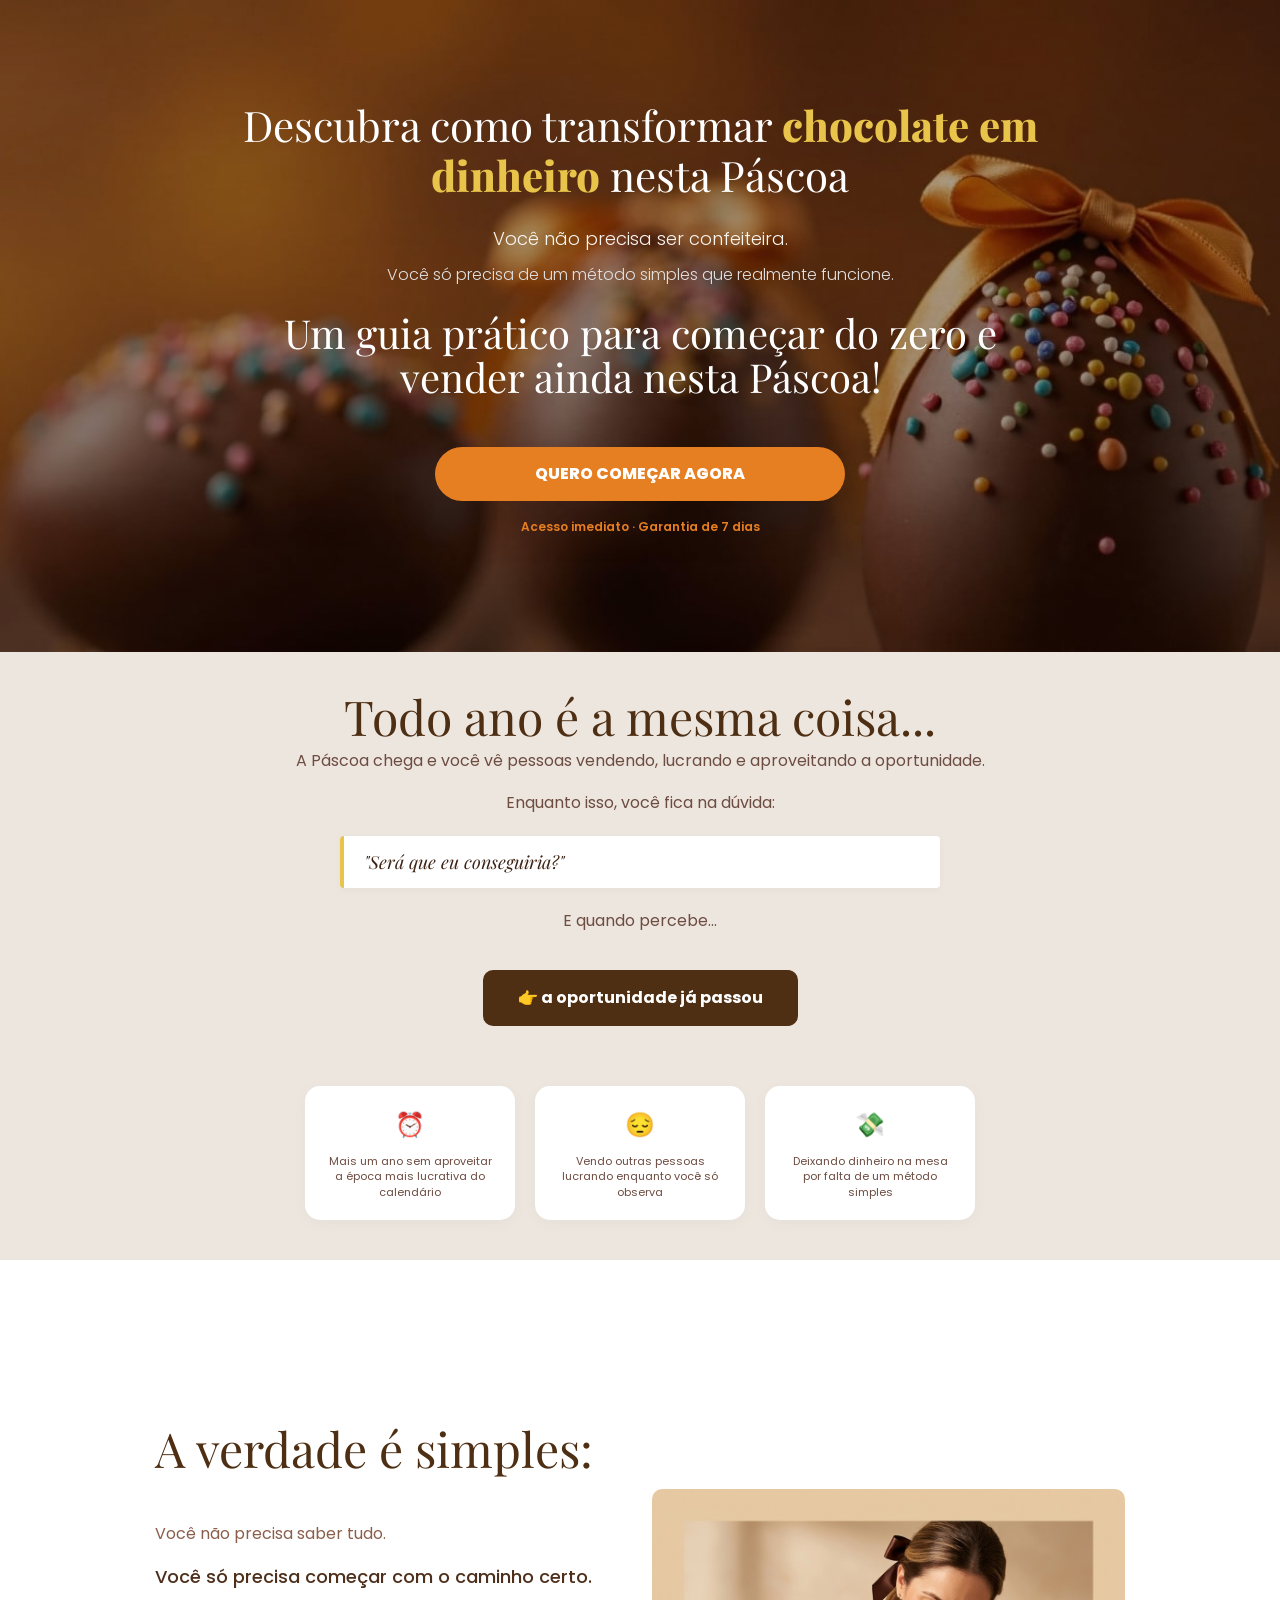
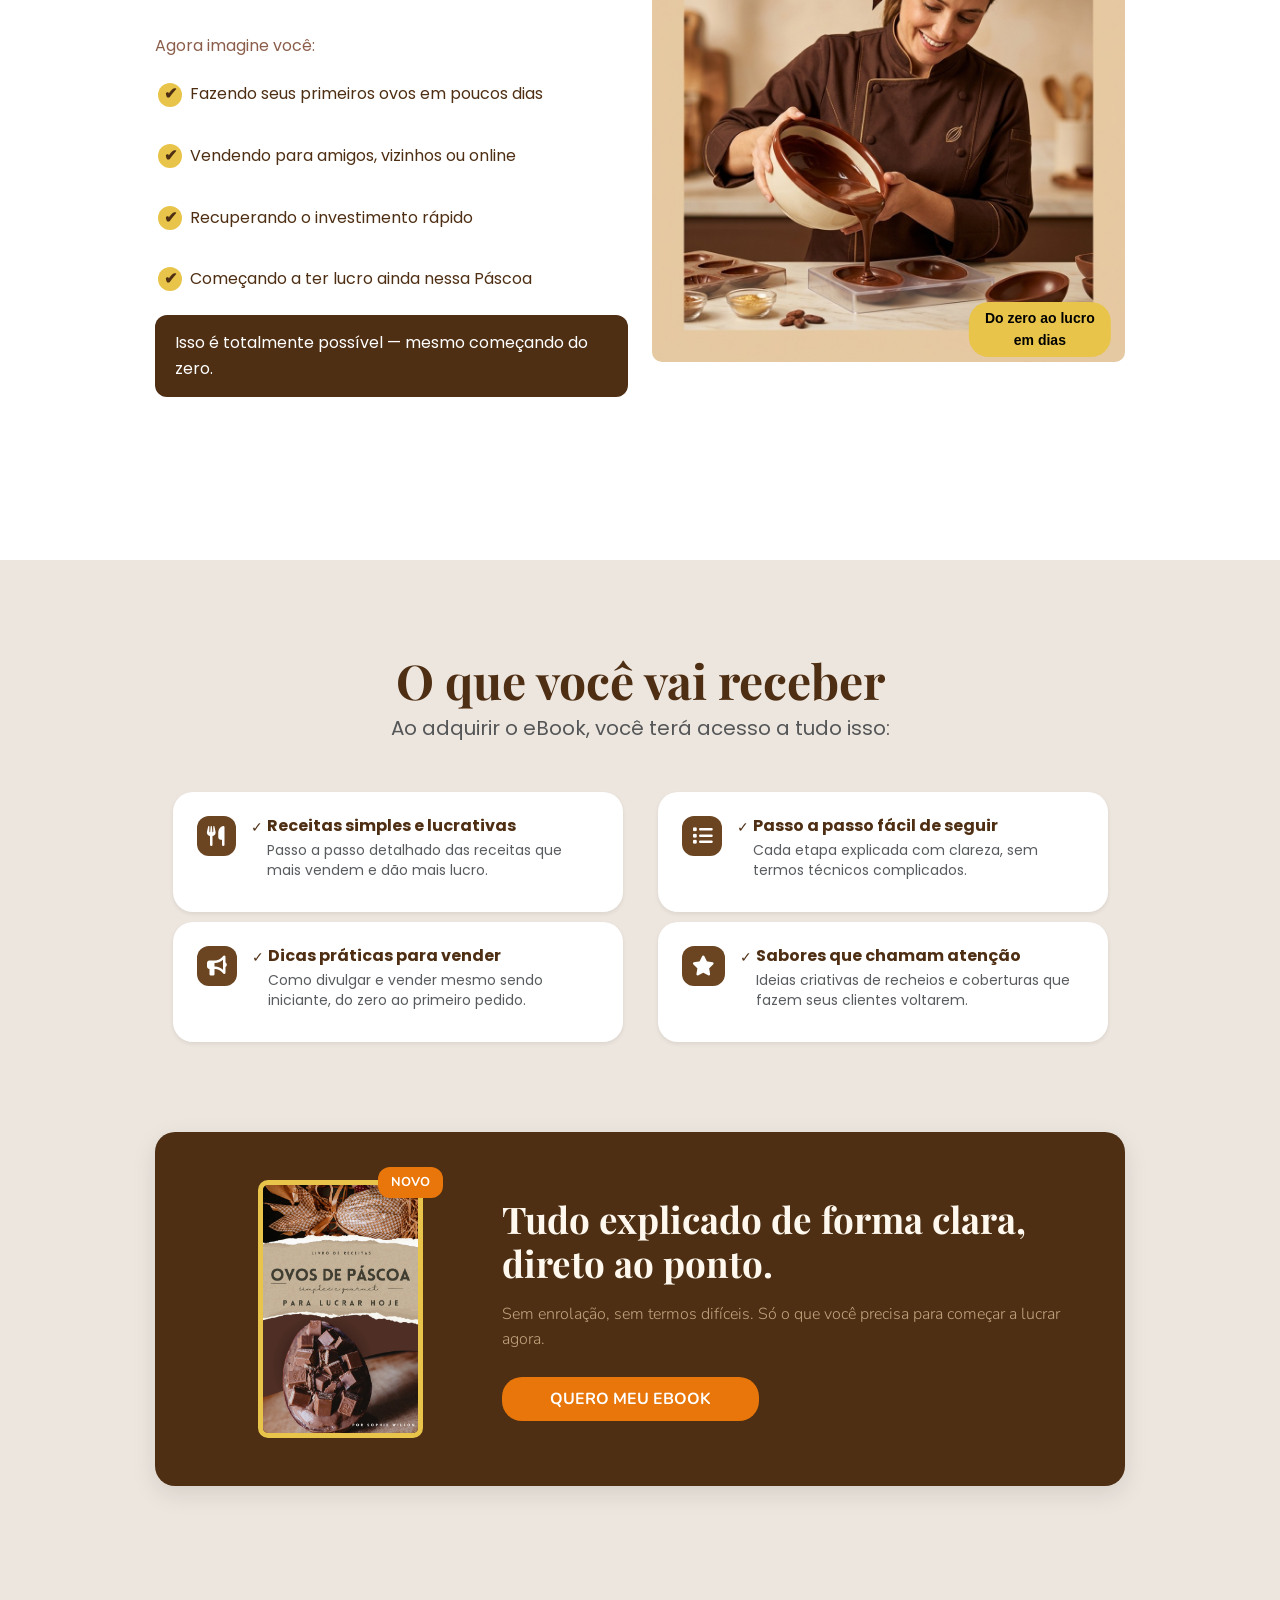
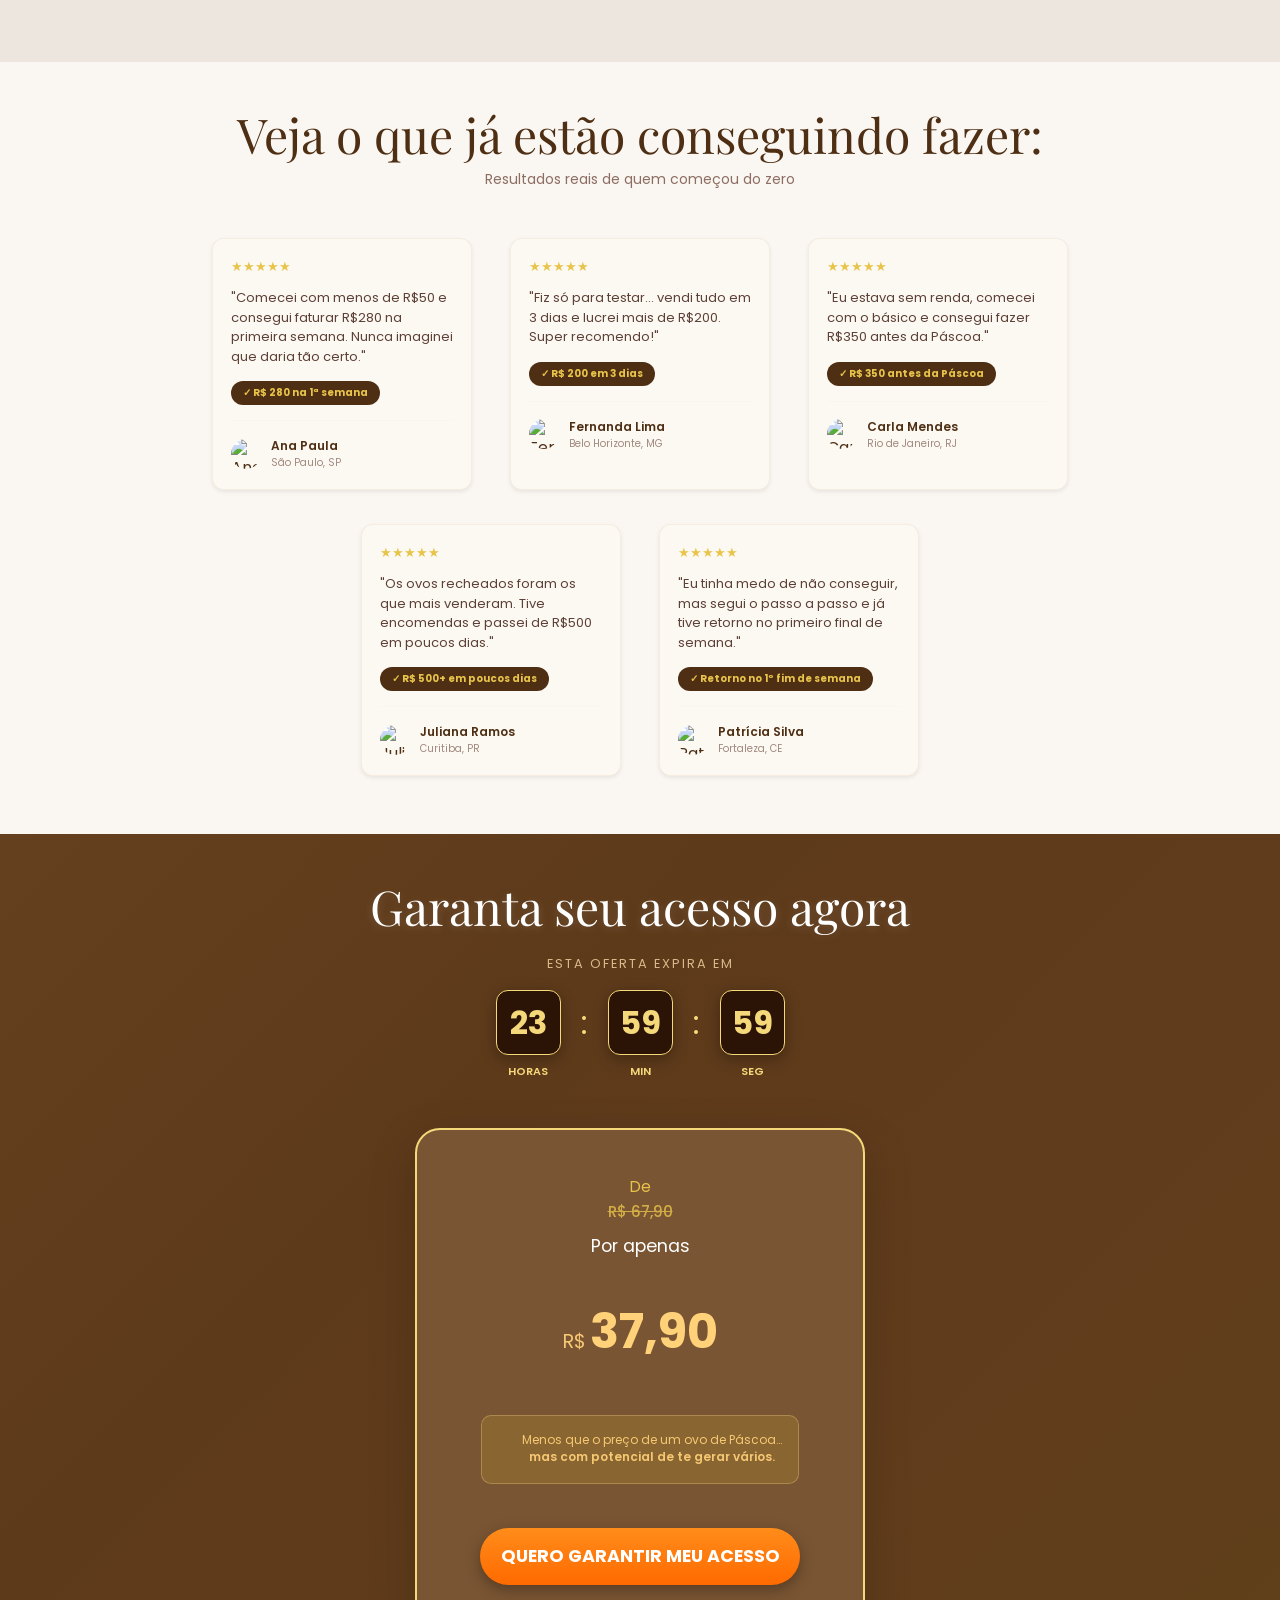
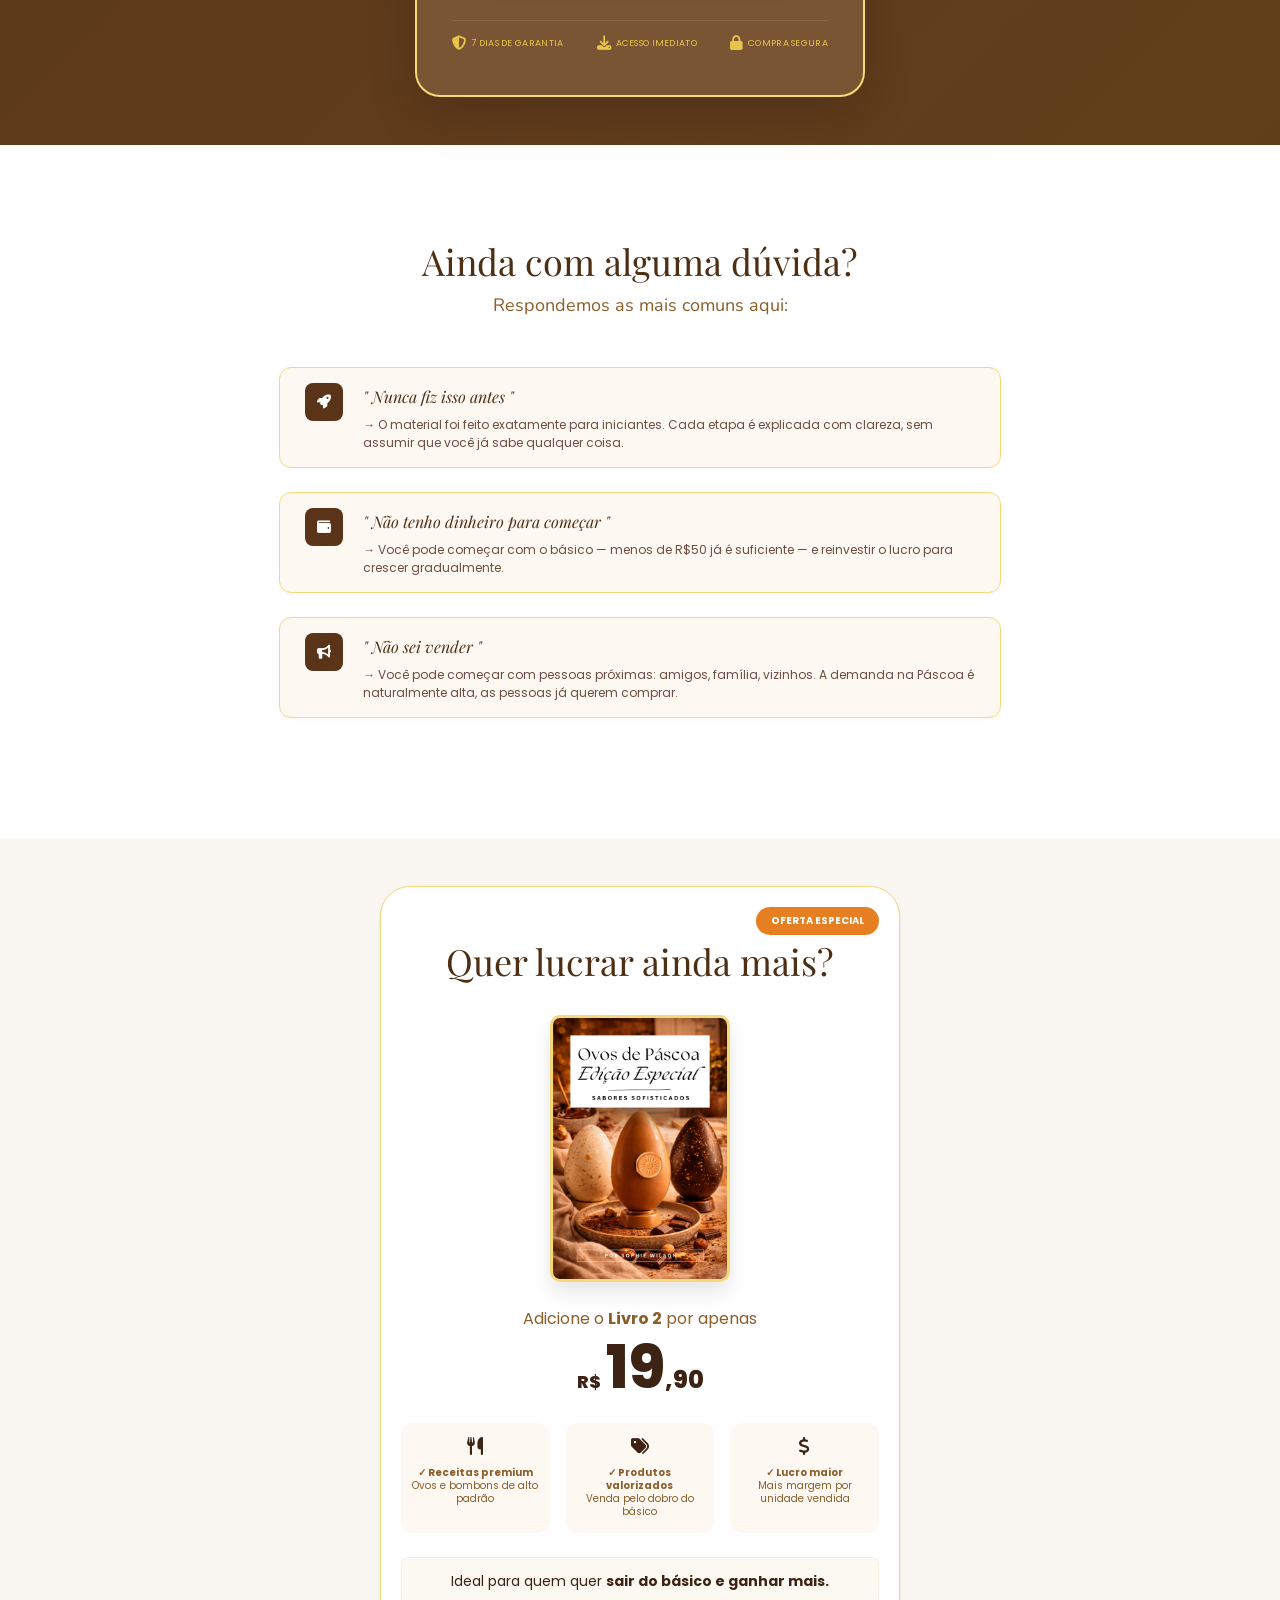
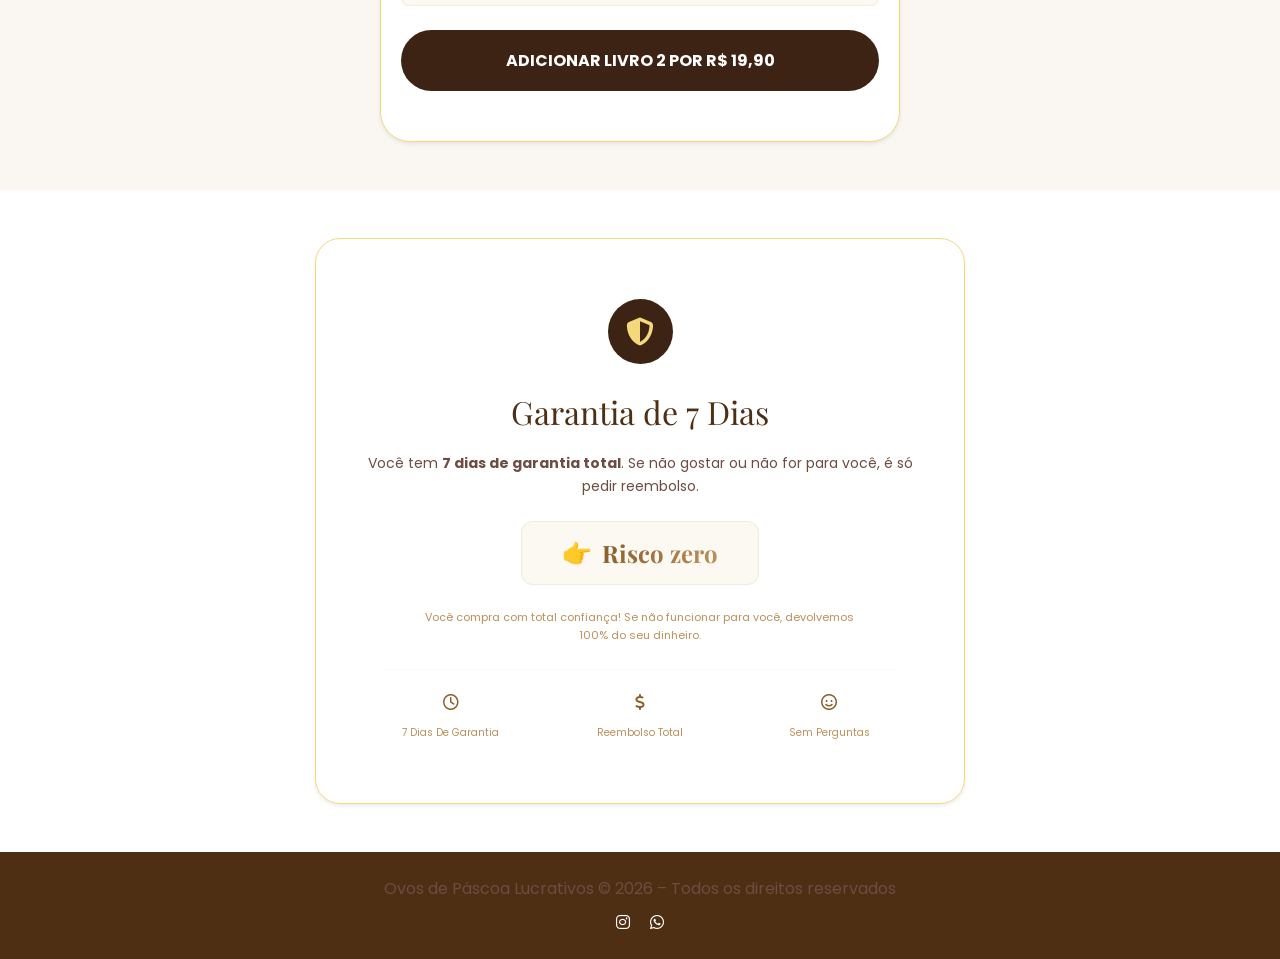
==== commit 20b9a31f: "adição de imagens e ajustes finos" ====
--- a/Páginas Web/index.html
+++ b/Páginas Web/index.html
@@ -5,7 +5,7 @@
     <meta charset="UTF-8">
     <meta name="viewport" content="width=device-width, initial-scale=1.0">
     <title>Guia Prático de Páscoa - Lucro com Chocolate</title>
-
+    <link href="https://fonts.googleapis.com/css2?family=Nunito:wght@400;700&display=swap" rel="stylesheet">
     <link href="https://cdn.jsdelivr.net/npm/bootstrap@5.3.0/dist/css/bootstrap.min.css" rel="stylesheet">
     <link
         href="https://fonts.googleapis.com/css2?family=Playfair+Display:wght@700&family=Poppins:wght@300;400;600;800&display=swap"
@@ -112,8 +112,8 @@
 
             <div class="col-lg-6" data-aos="fade-left">
                 <div class="image-container-truth">
-                    <img src="https://images.unsplash.com/photo-1547240206-897793b860b6?q=80&w=800" alt="Produção de Chocolate" class="img-fluid rounded-truth">
-                    <div class="tag-floating-profit">
+                    <img src="image/mulher.jpeg" alt="Produção de Chocolate" class="img-fluid rounded-truth">
+                    <div class="box-profit">
                         Do zero ao lucro em dias
                     </div>
                 </div>
@@ -130,7 +130,7 @@
                 <p class="fs-5 text-muted">Ao adquirir o eBook, você terá acesso a tudo isso:</p>
             </div>
 
-            <div class="row g-4 mb-5">
+            <div class="row g-0 mb-5 grouped-benefits">
                 <div class="col-md-6" data-aos="fade-right">
                     <div class="benefit-box h-100 p-4 shadow-sm bg-white">
                         <div class="d-flex align-items-start">
@@ -182,19 +182,17 @@
             </div>
 
             <div class="featured-offer-box p-4 p-md-5 text-white position-relative overflow-hidden" data-aos="zoom-in">
-                <span class="badge-new">NOVO</span>
+                
                 <div class="row align-items-center">
                     <div class="col-md-4 text-center mb-4 mb-md-0">
-                        <div class="book-placeholder shadow-lg">
-                            <span class="fs-1">📘</span>
-                            <p class="small mb-0 text-dark fw-bold">OVOS DE PÁSCOA</p>
-                        </div>
-                    </div>
+                            <span class="badge-new">NOVO</span>
+                            <img src="image/ebook.jpeg" alt="Produção de Chocolate" class="img-ebook">
+                        </div>
                     <div class="col-md-8 text-center text-md-start">
                         <h3 class="fw-bold mb-3">Tudo explicado de forma clara, direto ao ponto.</h3>
                         <p class="lead opacity-75 mb-4">Sem enrolação, sem termos difíceis. Só o que você precisa para
                             começar a lucrar agora.</p>
-                        <a href="#oferta" class="btn btn-cta px-5">QUERO MEU EBOOK</a>
+                        <a href="#oferta" class="btn btn-ctbook px-5">QUERO MEU EBOOK</a>
                     </div>
                 </div>
             </div>
@@ -411,7 +409,7 @@
             <h2 class="upsell-title">Quer lucrar ainda mais?</h2>
 
             <div class="book-mockup-container mb-4">
-                <img src="URL_DA_SUA_IMAGEM_AQUI" alt="Ebook Páscoa Especial" class="img-fluid book-img">
+                <img src="image/oferta.jpeg" alt="Ebook Páscoa Especial" class="img-fluid book-img">
             </div>
 
             <p class="price-intro">Adicione o <strong>Livro 2</strong> por apenas</p>
@@ -426,7 +424,7 @@
                 <div class="col-4">
                     <div class="feature-box">
                         <i class="fas fa-utensils"></i>
-                        <p><strong>✓ Receitas gourmet</strong><br>Ovos e bombons de alto padrão</p>
+                        <p><strong>✓ Receitas premium</strong><br>Ovos e bombons de alto padrão</p>
                     </div>
                 </div>
                 <div class="col-4">
--- a/Páginas Web/style.css
+++ b/Páginas Web/style.css
@@ -356,9 +356,31 @@
 }
 
 .image-container-truth {
-    display: flex;
     justify-content: center;
+    position: relative;
+    display: inline-block;
     margin-top: 30px;  /* espaçamento da imagem em relação ao texto */
+}
+
+
+.img-fluid {
+    width: 100%; /* Garantir que a imagem tenha largura responsiva */
+    border-radius: 10px; /* Bordas arredondadas na imagem */
+}
+
+.box-profit {
+    position: absolute;
+    bottom: 5px; /* Coloca a caixa na parte inferior da imagem */
+    left: 70%; /* Move a caixa para a esquerda */
+    transform: translateX(-10%); /* Ajusta para garantir o centralizado */
+    background-color: #E8C44A; /* Cor de fundo amarela */
+    padding: 5px 15px; /* Ajuste o padding para diminuir o tamanho da caixa */
+    border-radius: 20px; /* Bordas arredondadas */
+    color: #000; /* Cor do texto agora é preta */
+    font-weight: bold; /* Texto em negrito */
+    font-size: 14px; /* Reduzir o tamanho da fonte */
+    text-align: center; /* Alinhamento do texto */
+    font-family: 'Arial', sans-serif; /* Alterar a fonte */
 }
 
 /* ==========================================================================
@@ -379,7 +401,7 @@
 
 .benefit-box {
     border-radius: 20px;        /* bordas mais arredondadas */
-    padding: 30px, 25px;              /* mantém espaçamento interno */
+    padding: 30px  25px;              /* mantém espaçamento interno */
     font-size: 14px;            /* letras menores */
     transition: all 0.3s ease;  /* efeito suave */
     box-shadow: 0 4px 10px rgba(0,0,0,0.05); /* leve sombra */
@@ -390,79 +412,74 @@
 
 /* Box de oferta em destaque */
 .featured-offer-box {
-    background-color: #4E2F1B;    /* cor de fundo escura */
-    color: #FFFFFF;               /* texto branco */
-    border-radius: 20px;          /* bordas arredondadas */
-    min-height: 300px;
-    max-width: 95%;            /* altura mínima */
-    padding: 2rem;                /* espaçamento interno */
+    background-color: #4E2F14; /* Cor de fundo escura */
+    color: #FFFFFF;            /* Texto branco */
+    border-radius: 20px;       /* Bordas arredondadas */
+    min-height: 280px;         /* Altura mínima */
+    max-width: 1200px;
+    width: 100%;
+    margin: 5rem auto;          /* Largura máxima */
+    padding: 1.8rem 2.2rem;             /* Espaçamento interno */
     position: relative;
     overflow: hidden;
-    box-shadow: 0 8px 25px rgba(0,0,0,0.1); /* sombra suave */
+    box-shadow: 0 8px 25px rgba(0, 0, 0, 0.1); /* Sombra suave */
 }
 
 /* Badge "NOVO" */
 .featured-offer-box .badge-new {
     position: absolute;
-    top: 15px;
-    left: 15px;
-    background-color: #E9BD6C;
-    color: #4E2F1B;
+    top: 10%;
+    left: 23%;
+    background-color: #E8760A; 
+    color: #FFFFFF;            
     font-weight: bold;
     padding: 0.3rem 0.8rem;
     border-radius: 12px;
     font-size: 0.8rem;
-}
-
-/* Placeholder do livro/ícone */
-.book-placeholder {
-    background-color: #fff;
-    color: #4E2F1B;
-    border-radius: 15px;
-    padding: 1.5rem;
-    display: inline-flex;
-    flex-direction: column;
-    align-items: center;
-    justify-content: center;
-    box-shadow: 0 4px 12px rgba(0,0,0,0.1);
-}
-
-.book-placeholder span {
-    font-size: 3rem;
-}
-
-.book-placeholder p {
-    font-size: 0.85rem;
-    font-weight: bold;
-    margin-top: 0.5rem;
+    font-family: 'Nunito', sans-serif;
+}
+
+/* Imagem do eBook */
+.img-ebook {
+    width: 60%; /* Define a largura da imagem para 50% */
+    border: 5px solid #E8C44A; /* Borda dourada ao redor da imagem */
+    border-radius: 10px;       /* Bordas arredondadas na imagem */
+    box-sizing: border-box;    /* Inclui a borda no cálculo do tamanho */
 }
 
 /* Títulos e parágrafos */
 .featured-offer-box h3 {
-    font-size: 1.5rem;
+    font-size: 2.3rem;
     font-weight: bold;
     color: #FFF8EE;
+    font-family: 'Playfair Display', serif;
 }
 
 .featured-offer-box p {
     font-size: 1rem;
     opacity: 0.85;
-    color: #E8C992;
-}
+    color: #E8C9A0; /* Cor suave para o texto */
+    font-family: 'Nunito', sans-serif;
+}
+
 
 /* Botão CTA */
-.featured-offer-box .btn-cta {
-    background-color: #E9BD6C;
-    color: #4E2F1B;
+.featured-offer-box .btn-ctbook {
+    background-color: #E8760A; /* Cor do botão semelhante ao fundo da tag 'NOVO' */
+    color: #fff;            /* Cor do texto do botão */
+    border: none;
+    padding: 10px 20px;
+    border-radius: 20px;
     font-weight: bold;
-    padding: 0.8rem 2rem;
-    border-radius: 12px;
+    cursor: pointer;
+    font-family: 'Nunito', sans-serif; /* Aplica a fonte Nunito ao botão */
     transition: all 0.3s ease;
 }
 
-.featured-offer-box .btn-cta:hover {
-    background-color: #d4a94f;
+.featured-offer-box .btn-ctbook:hover {
+    background-color: #E8760A;
     color: #fff;
+    transform: scale(1.1);
 }
 
 
@@ -472,17 +489,42 @@
     margin-bottom: 6px;
 }
 
+.container {
+    max-width: 1000px;     /* ✅ Container menor e centralizado */
+    margin: 0 auto;
+    padding-left: 15px;
+    padding-right: 15px;
+}
+
+.grouped-benefits .row {
+    display: flex;
+    justify-content: space-between; /* Garante que as colunas fiquem próximas */
+    gap: 10px; /* Ajuste o gap para controlar o espaço entre as colunas */
+}
+
+/* Garantir que as colunas fiquem mais próximas, removendo margens extras */
+.grouped-benefits .col-md-6 {
+    margin: 0;  /* Remove margens extras */
+    padding: 0; /* Remove padding para garantir que fiquem bem próximos */
+}
+
+
+
+.grouped-benefits .benefit-box {
+    padding: 1rem; /* Ajusta o espaçamento interno para dar o visual desejado */
+}
+
+
+.row .col-md-6 {
+    margin-bottom: 10px; /* Ajuste a margem inferior para as colunas */
+}
+
 /* Parágrafos dentro da box */
 .benefit-box p {
     font-size: 14px;
     line-height: 1.4;
 }
 
-.icon-title {
-    color: #E9BD6C;
-    font-size: 14px;
-    margin-right: 4px;
-}
 
 .section-light i {
     background-color: #6b4521;
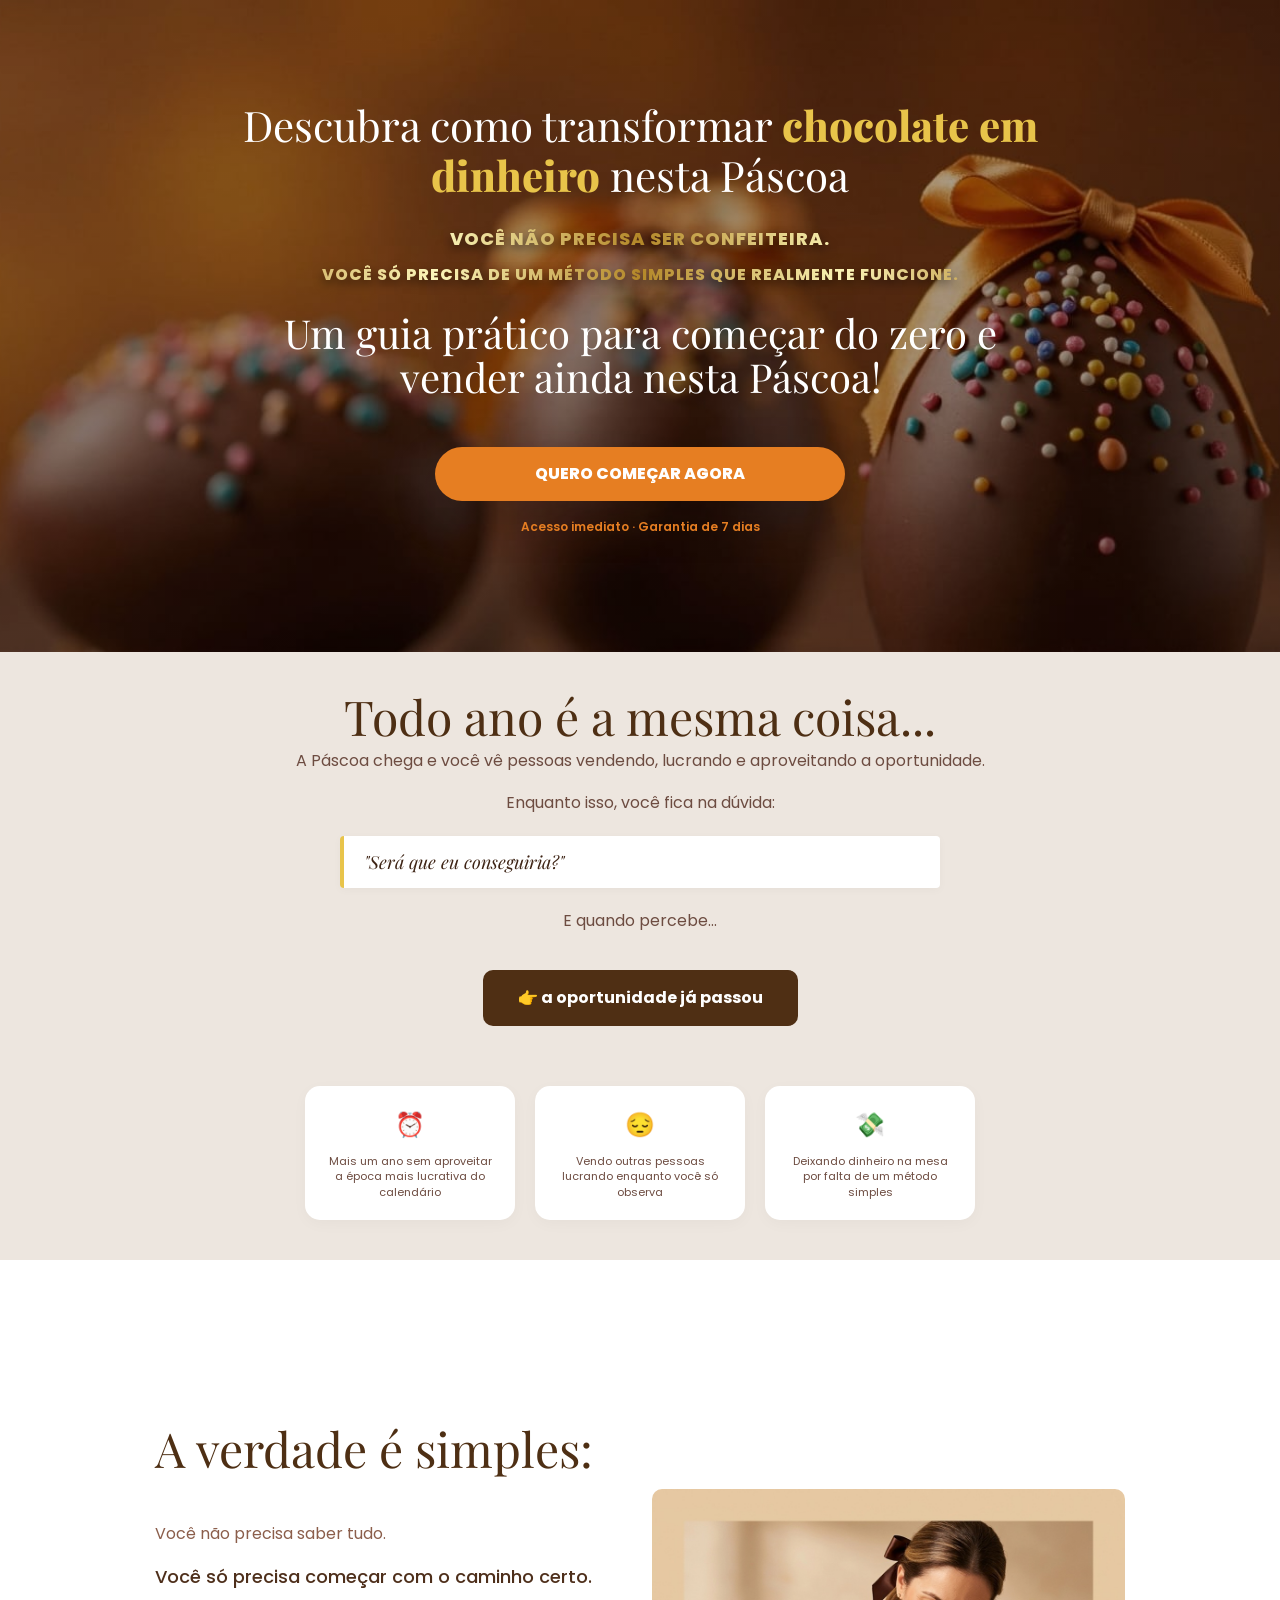
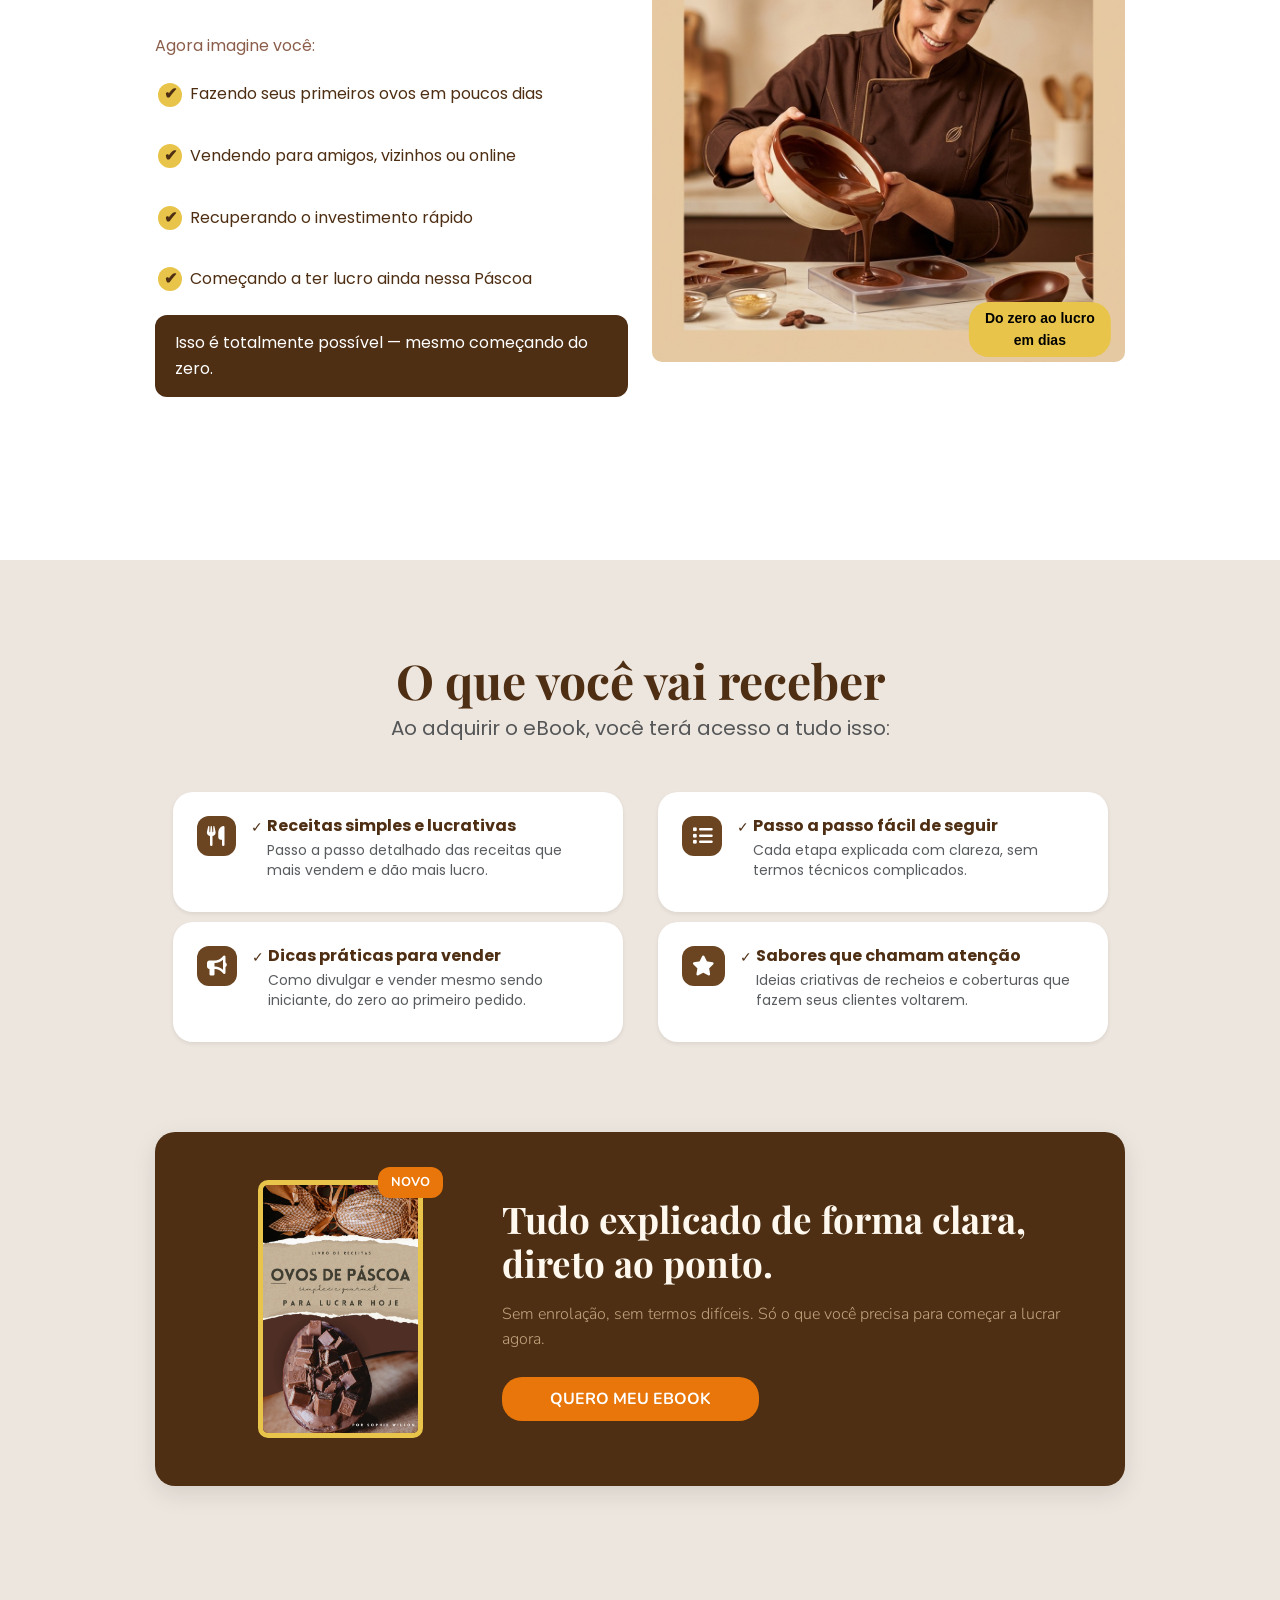
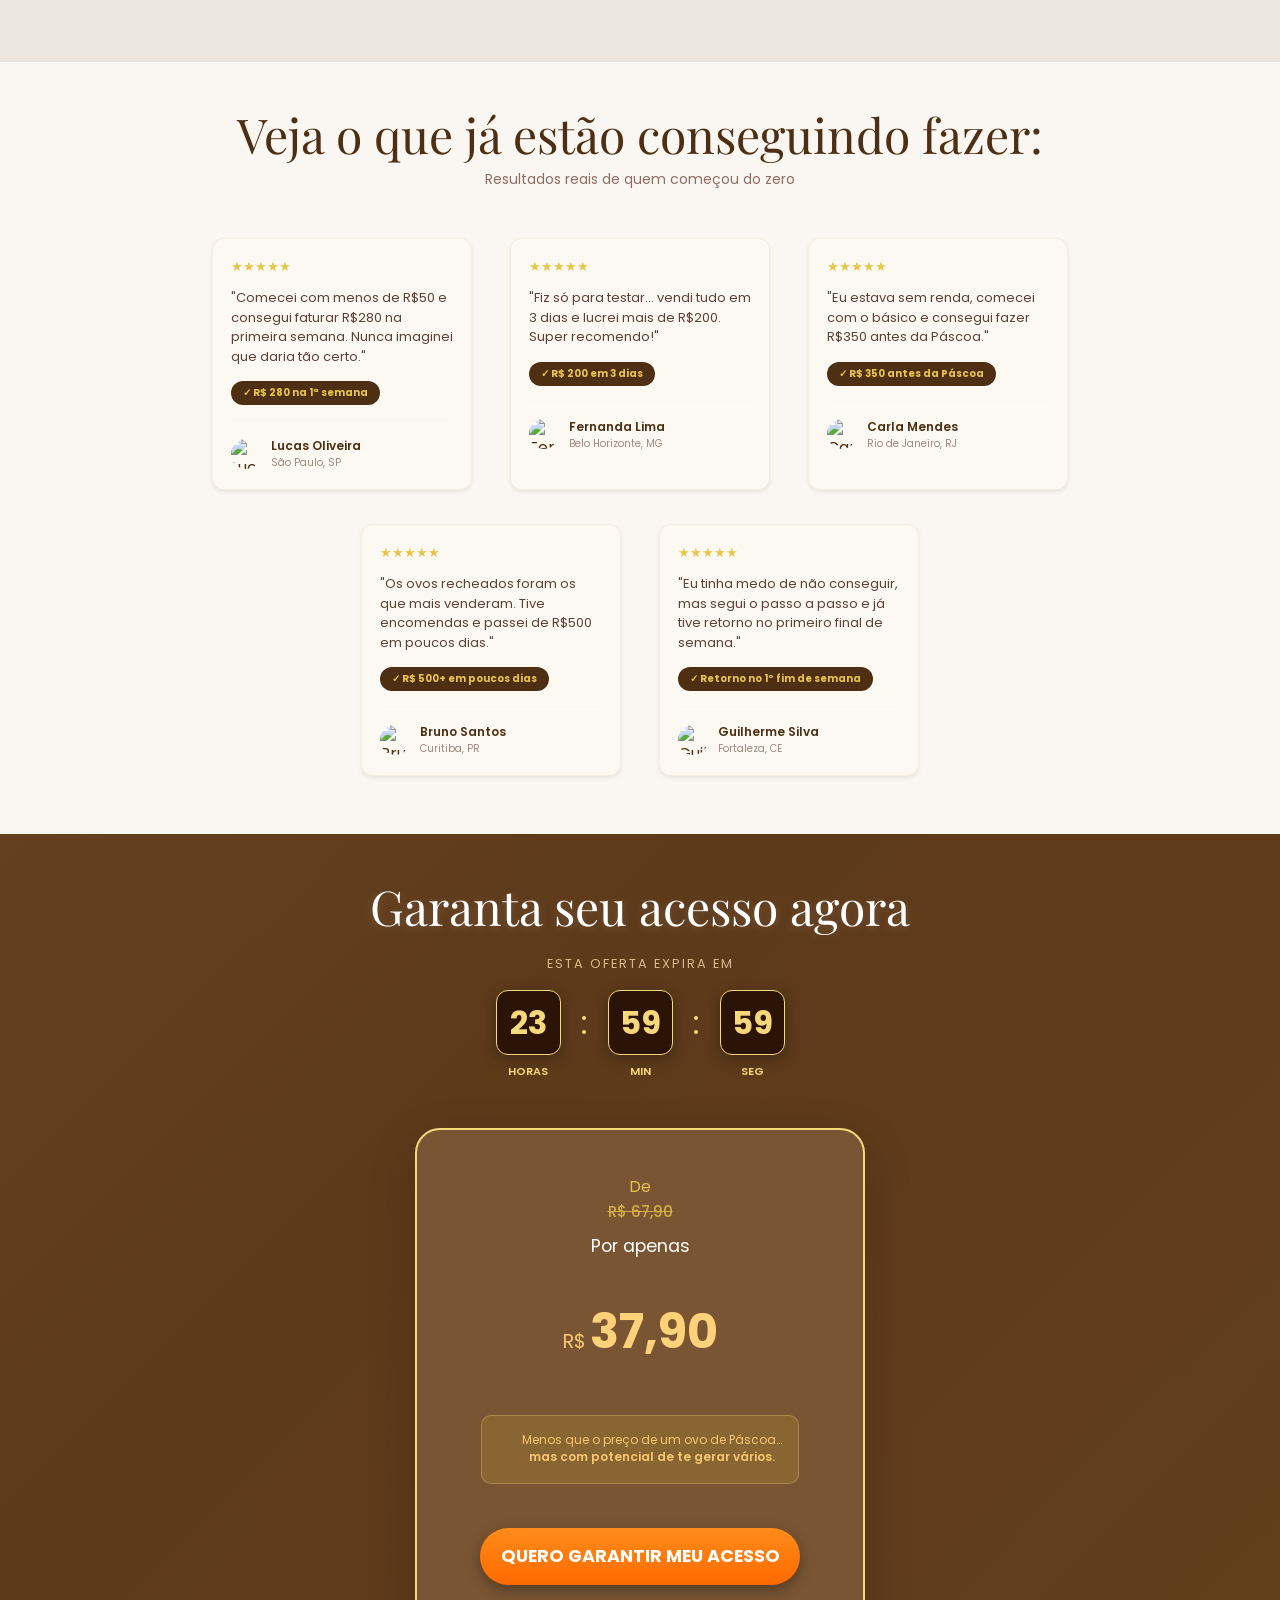
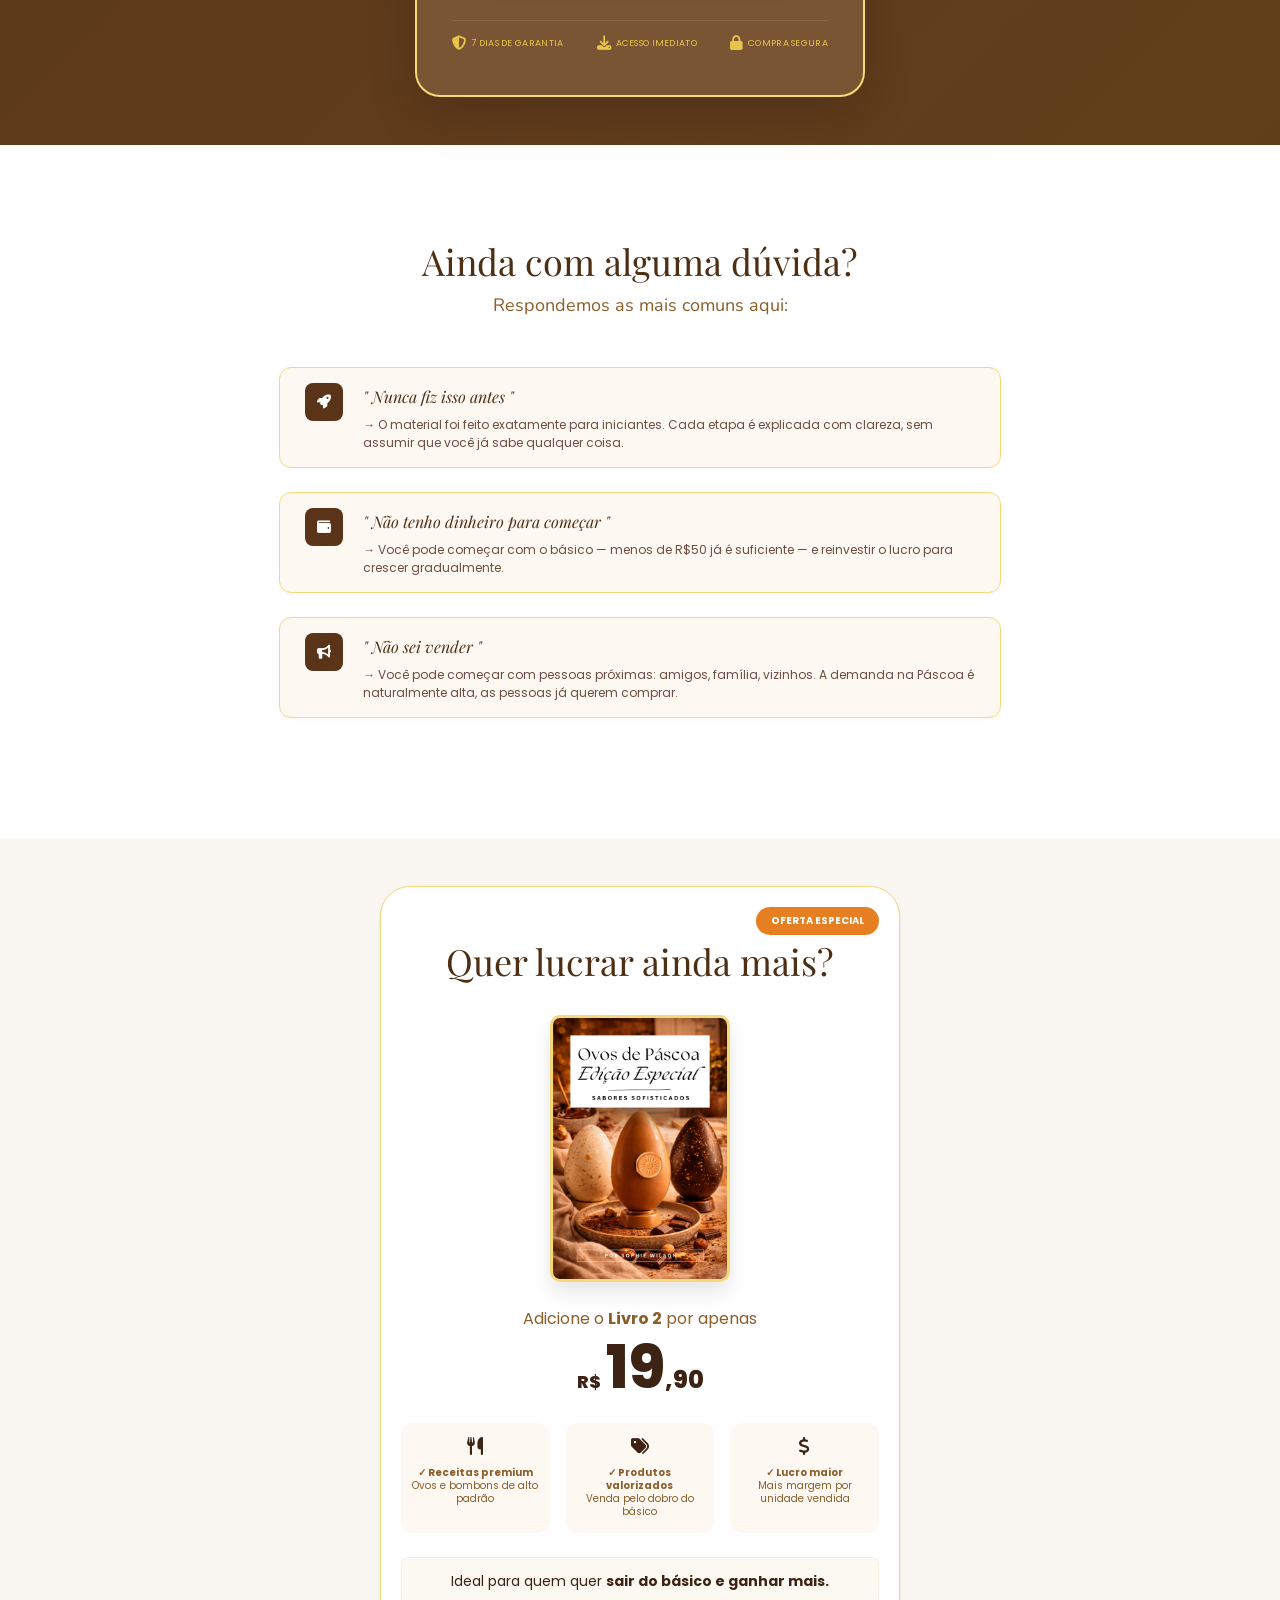
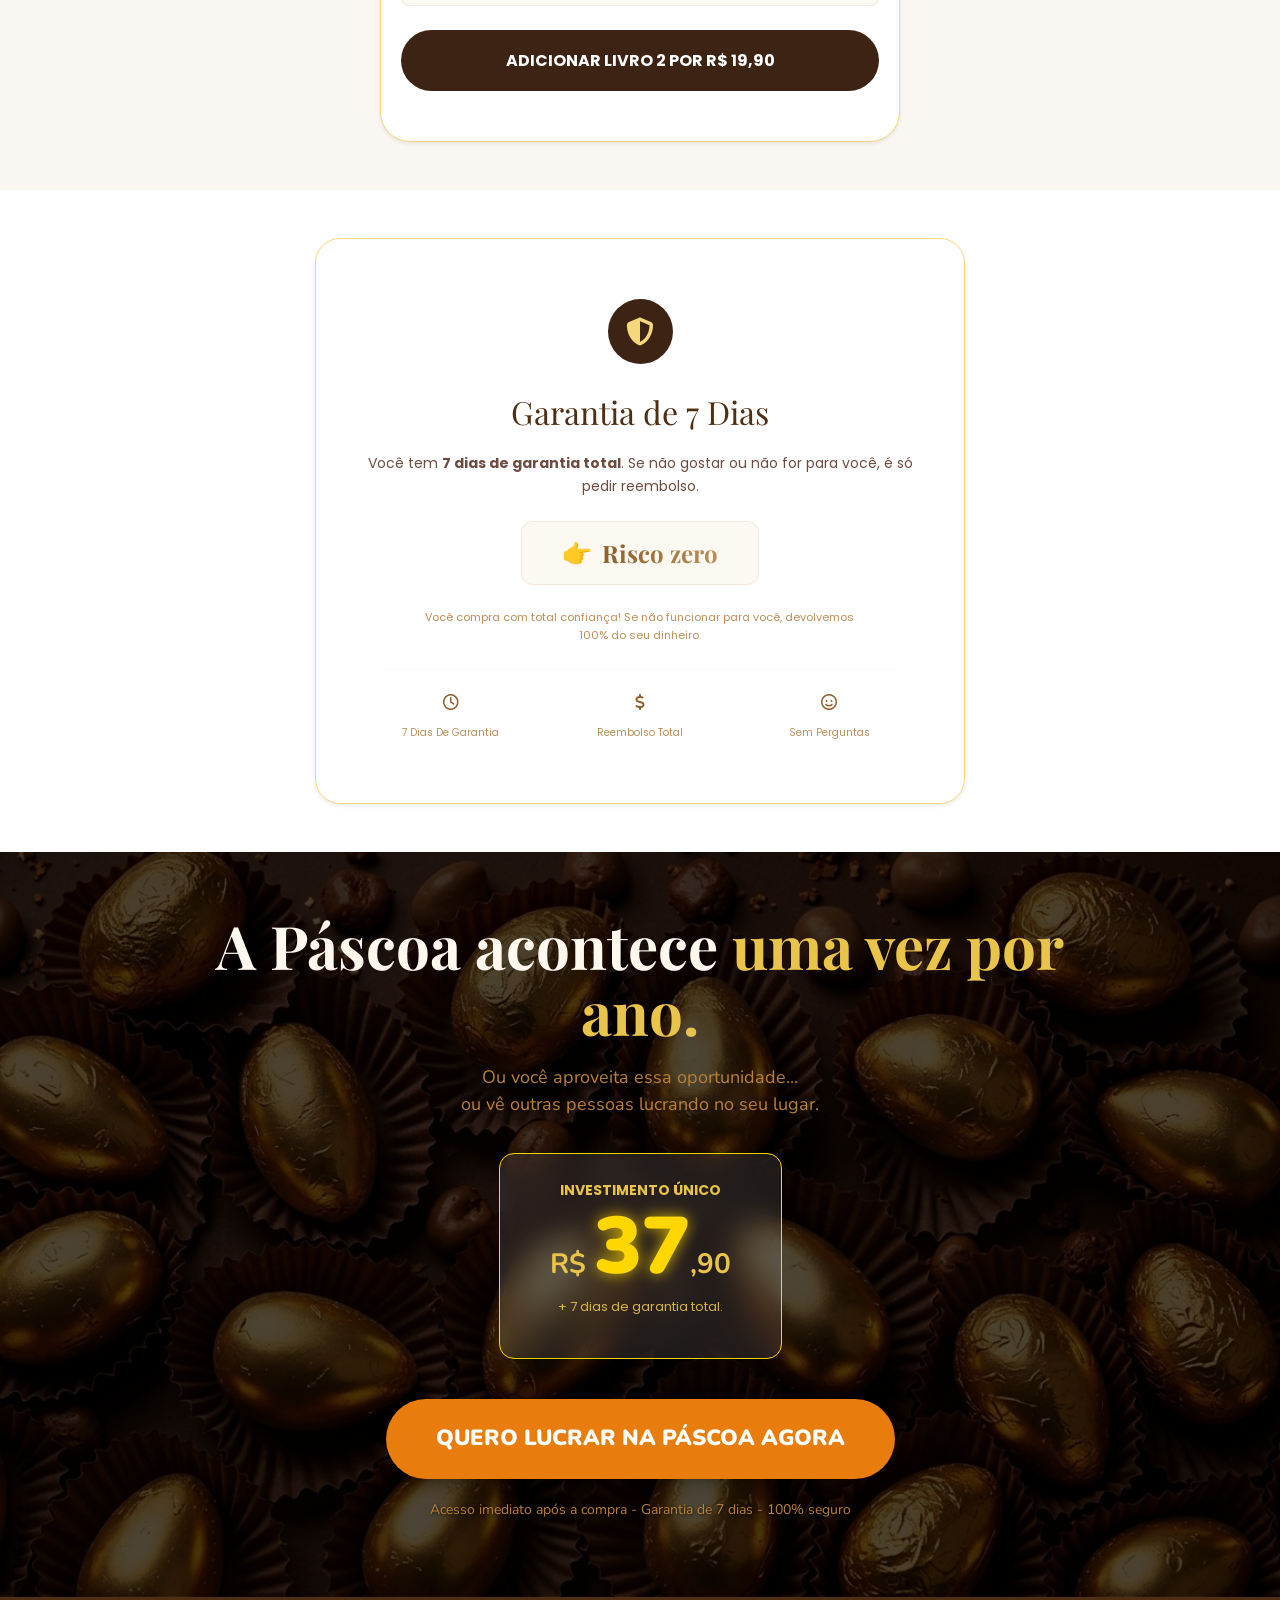
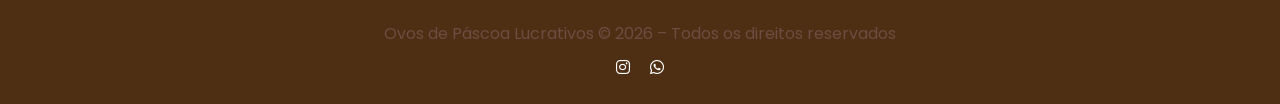
==== commit 0d47dab1: "ajuste nas cores" ====
--- a/Páginas Web/index.html
+++ b/Páginas Web/index.html
@@ -24,9 +24,9 @@
                 Descubra como transformar <span class="highlight-gold">chocolate em dinheiro</span> nesta Páscoa
             </h1>
 
-            <p class="fs-4 fw-light mb-2 text-soft-cream">Você não precisa ser confeiteira.</p>
-
-            <p class="lead mb-4">Você só precisa de um método simples que realmente funcione.</p>
+            <p class="fs-4 fw-light mb-2 txt-pascoa-premium">Você não precisa ser confeiteira.</p>
+
+            <p class="lead mb-4 txt-pascoa-premium">Você só precisa de um método simples que realmente funcione.</p>
 
             <h2 class="cta-headline mb-5">
                 Um guia prático para começar do zero e vender ainda nesta Páscoa!
@@ -213,9 +213,9 @@
                     <div class="t-badge">✓ R$ 280 na 1ª semana</div>
                     <hr class="t-divider">
                     <div class="t-user">
-                        <img src="https://i.pravatar.cc/150?u=a1" class="avatar-small" alt="Ana Paula">
+                        <img src="https://i.pravatar.cc/150?u=a1" class="avatar-small" alt="Lucas Oliveira">
                         <div class="t-meta">
-                            <span class="t-name">Ana Paula</span>
+                            <span class="t-name">Lucas Oliveira</span>
                             <span class="t-loc">São Paulo, SP</span>
                         </div>
                     </div>
@@ -229,7 +229,7 @@
                     <div class="t-badge">✓ R$ 200 em 3 dias</div>
                     <hr class="t-divider">
                     <div class="t-user">
-                        <img src="https://i.pravatar.cc/150?u=a2" class="avatar-small" alt="Fernanda Lima">
+                        <img src="https://i.pravatar.cc/150?u=c4" class="avatar-small" alt="Fernanda Lima">
                         <div class="t-meta">
                             <span class="t-name">Fernanda Lima</span>
                             <span class="t-loc">Belo Horizonte, MG</span>
@@ -245,7 +245,7 @@
                     <div class="t-badge">✓ R$ 350 antes da Páscoa</div>
                     <hr class="t-divider">
                     <div class="t-user">
-                        <img src="https://i.pravatar.cc/150?u=a3" class="avatar-small" alt="Carla Mendes">
+                        <img src="https://i.pravatar.cc/300?u=9472" class="avatar-small" alt="Carla Mendes">
                         <div class="t-meta">
                             <span class="t-name">Carla Mendes</span>
                             <span class="t-loc">Rio de Janeiro, RJ</span>
@@ -261,9 +261,9 @@
                     <div class="t-badge">✓ R$ 500+ em poucos dias</div>
                     <hr class="t-divider">
                     <div class="t-user">
-                        <img src="https://i.pravatar.cc/150?u=a4" class="avatar-small" alt="Juliana Ramos">
+                        <img src="https://i.pravatar.cc/150?u=a4" class="avatar-small" alt="Bruno Santos">
                         <div class="t-meta">
-                            <span class="t-name">Juliana Ramos</span>
+                            <span class="t-name">Bruno Santos</span>
                             <span class="t-loc">Curitiba, PR</span>
                         </div>
                     </div>
@@ -277,9 +277,9 @@
                     <div class="t-badge">✓ Retorno no 1º fim de semana</div>
                     <hr class="t-divider">
                     <div class="t-user">
-                        <img src="https://i.pravatar.cc/150?u=a5" class="avatar-small" alt="Patrícia Silva">
+                        <img src="https://i.pravatar.cc/150?u=a5" class="avatar-small" alt="Guilherme Silva">
                         <div class="t-meta">
-                            <span class="t-name">Patrícia Silva</span>
+                            <span class="t-name">Guilherme Silva</span>
                             <span class="t-loc">Fortaleza, CE</span>
                         </div>
                     </div>
@@ -497,6 +497,35 @@
     </div>
 </section>
 
+<section class="age-pascoa">
+  <div class="container-pascoa">
+    
+    <h1 class="titulo-principal">
+      A Páscoa acontece <span class="destaque">uma vez por ano.</span>
+    </h1>
+
+    <p class="subtitulo">
+      Ou você aproveita essa oportunidade...<br>
+      ou vê outras pessoas lucrando no seu lugar.
+    </p>
+
+    <div class="card-investimento">
+      <p class="label-investimento">Investimento único</p>
+      <div class="preco">
+        R$ <span class="valor">37</span>,90
+      </div>
+      <p class="garantia-extra">+ 7 dias de garantia total.</p>
+    </div>
+
+    <a href="#" class="botao-lucrar">QUERO LUCRAR NA PÁSCOA AGORA</a>
+
+    <p class="texto-seguro">
+      Acesso imediato após a compra - Garantia de 7 dias - 100% seguro
+    </p>
+
+  </div>
+</section>
+
 <footer class="py-4 text-center" style="background-color: var(--chocolate-dark); color: var(--soft-cream);">
     <div class="container">
         <p class="mb-2">Ovos de Páscoa Lucrativos © 2026 – Todos os direitos reservados</p>
--- a/Páginas Web/style.css
+++ b/Páginas Web/style.css
@@ -28,6 +28,7 @@
     line-height: 48px !important;
 }
 
+
 h1,h3, h4 {
     font-family: 'Playfair Display', serif;
     font-size: 42px;
@@ -47,6 +48,26 @@
     font-size: 16px;
     line-height: 1.6;
     color: #6d4c41;
+}
+
+.txt-pascoa-premium {
+    /* Gradiente que simula reflexo de metal */
+    background: linear-gradient(to right, #bf953f, #fcf6ba, #b38728, #fbf5b7, #aa771c);
+    -webkit-background-clip: text; /* Motores Webkit (Chrome, Safari, Edge) */
+     background-clip: text;
+    -webkit-text-fill-color: transparent;
+    
+    font-weight: 800 !important;
+    font-size: 2.5rem; /* Aumentei um pouco para dar impacto */
+    text-transform: uppercase;
+    letter-spacing: 1px;
+    filter: drop-shadow(0px 4px 5px rgba(0, 0, 0, 0.5));
+}
+
+
+p.fs-4.txt-pascoa-premium {
+    font-size: 1.8rem !important;
+    text-transform: uppercase; /* Opcional: deixa a primeira frase mais impactante */
 }
 /* ==========================================================================
    COMPONENTES GLOBAIS (BOTÕES E HIGHLIGHTS)
@@ -1207,6 +1228,148 @@
 }
 
 /* ==========================================================================
+   AGE DE PÁSCOA
+   ========================================================================== */
+/* Importação das fontes */
+@import url('https://fonts.googleapis.com/css2?family=Nunito:wght@400;700;900&family=Playfair+Display:wght@400;700&display=swap');
+
+.age-pascoa {
+  width: 100%;
+  /* Altura reduzida para ser mais compacta */
+  min-height: 600px; 
+  display: flex;
+  align-items: center;
+  justify-content: center;
+  text-align: center;
+  background: linear-gradient(rgba(0,0,0,0.7), rgba(0,0,0,0.7)), url('image/ovos.jpeg');
+  background-size: cover;
+  background-position: center;
+  padding: 60px 20px;
+}
+
+.container-pascoa {
+  max-width: 900px;
+  display: flex;
+  flex-direction: column; /* Garante que tudo fique um embaixo do outro */
+  align-items: center;    /* Centraliza horizontalmente */
+}
+
+.titulo-principal {
+  font-family: "Playfair Display", Georgia, serif;
+  font-size: 60px;
+  line-height: 1.1;
+  color: rgb(255, 248, 238);
+  margin-bottom: 20px;
+}
+
+.titulo-principal .destaque {
+  color: rgb(232, 196, 74);
+  font-weight: 700;
+}
+
+.subtitulo {
+  font-family: 'Nunito', sans-serif;
+  font-size: 18px;
+  color: rgb(184, 128, 58) !important;
+  margin-bottom: 35px;
+  line-height: 1.5;
+}
+
+/* Card de Preço com Borda Dourada */
+.card-investimento {
+  background: rgba(255, 255, 255, 0.1);
+  backdrop-filter: blur(15px);
+  border: 0.8px solid #FFD700; /* Borda Dourada */
+  border-radius: 15px;
+  padding: 25px 50px;
+  margin-bottom: 20px;
+  font-family: 'Nunito', sans-serif;
+  transition: transform 0.3s ease;
+}
+
+.card-investimento * {
+  color: rgb(232, 196, 74) !important;
+}
+
+.card-investimento p {
+  color: rgb(232, 196, 74) !important;
+}
+
+
+.label-investimento {
+  font-size: 14px;
+  color: rgb(232, 196, 74) !important;
+  text-transform: uppercase;
+  font-weight: 700;
+  margin-bottom: 5px;
+}
+
+.preco {
+  font-size: 28px;
+  font-weight: 700;
+  color: #fff;
+}
+
+/* O número 37 em Destaque Total */
+.valor {
+  color: #FFD700 !important; 
+  font-family: 'Nunito', sans-serif;
+  font-weight: 900;
+  font-size: 80px; /* Bem grande para converter */
+  line-height: 1;
+  text-shadow: 0 0 15px rgba(255, 215, 0, 0.8); /* Brilho dourado */
+  display: inline-block;
+}
+
+.garantia-extra {
+  font-size: 13px;
+  color: rgb(232, 196, 74) !important;
+  opacity: 0.9;
+  margin-top: 10px;
+}
+
+/* Botão Pulsante */
+.botao-lucrar {
+  display: inline-block;
+  background-color: #e87c0d; 
+  color: #ffffff;
+  font-family: 'Nunito', sans-serif;
+  font-weight: 900;
+  font-size: 22px;
+  text-decoration: none;
+  padding: 22px 50px;
+  border-radius: 50px;
+  text-transform: uppercase;
+  margin-top: 20px;
+  animation: pulsar 1.5s infinite;
+  box-shadow: 0 4px 15px rgba(0,0,0,0.3);
+}
+
+/* Texto de segurança com cor melhorada para leitura */
+.texto-seguro {
+  font-family: 'Nunito', sans-serif;
+  font-size: 14px;
+  color: rgb(184, 128, 58) !important; /* Cor clara para destacar no fundo escuro */
+  margin-top: 20px;
+  font-weight: 400;
+  text-shadow: 1px 1px 3px rgba(0,0,0,0.8);
+}
+
+/* Animação do Botão */
+@keyframes pulsar {
+  0% { transform: scale(1); box-shadow: 0 0 0 0 rgba(232, 124, 13, 0.7); }
+  70% { transform: scale(1.06); box-shadow: 0 0 0 15px rgba(232, 124, 13, 0); }
+  100% { transform: scale(1); box-shadow: 0 0 0 0 rgba(232, 124, 13, 0); }
+}
+
+/* Mobile */
+@media (max-width: 600px) {
+  .titulo-principal { font-size: 38px; line-height: 1.2; }
+  .valor { font-size: 60px; }
+  .botao-lucrar { font-size: 16px; padding: 18px 20px; width: 90%; }
+}
+
+/* ==========================================================================
    RESPONSIVIDADE
    ========================================================================== */
 
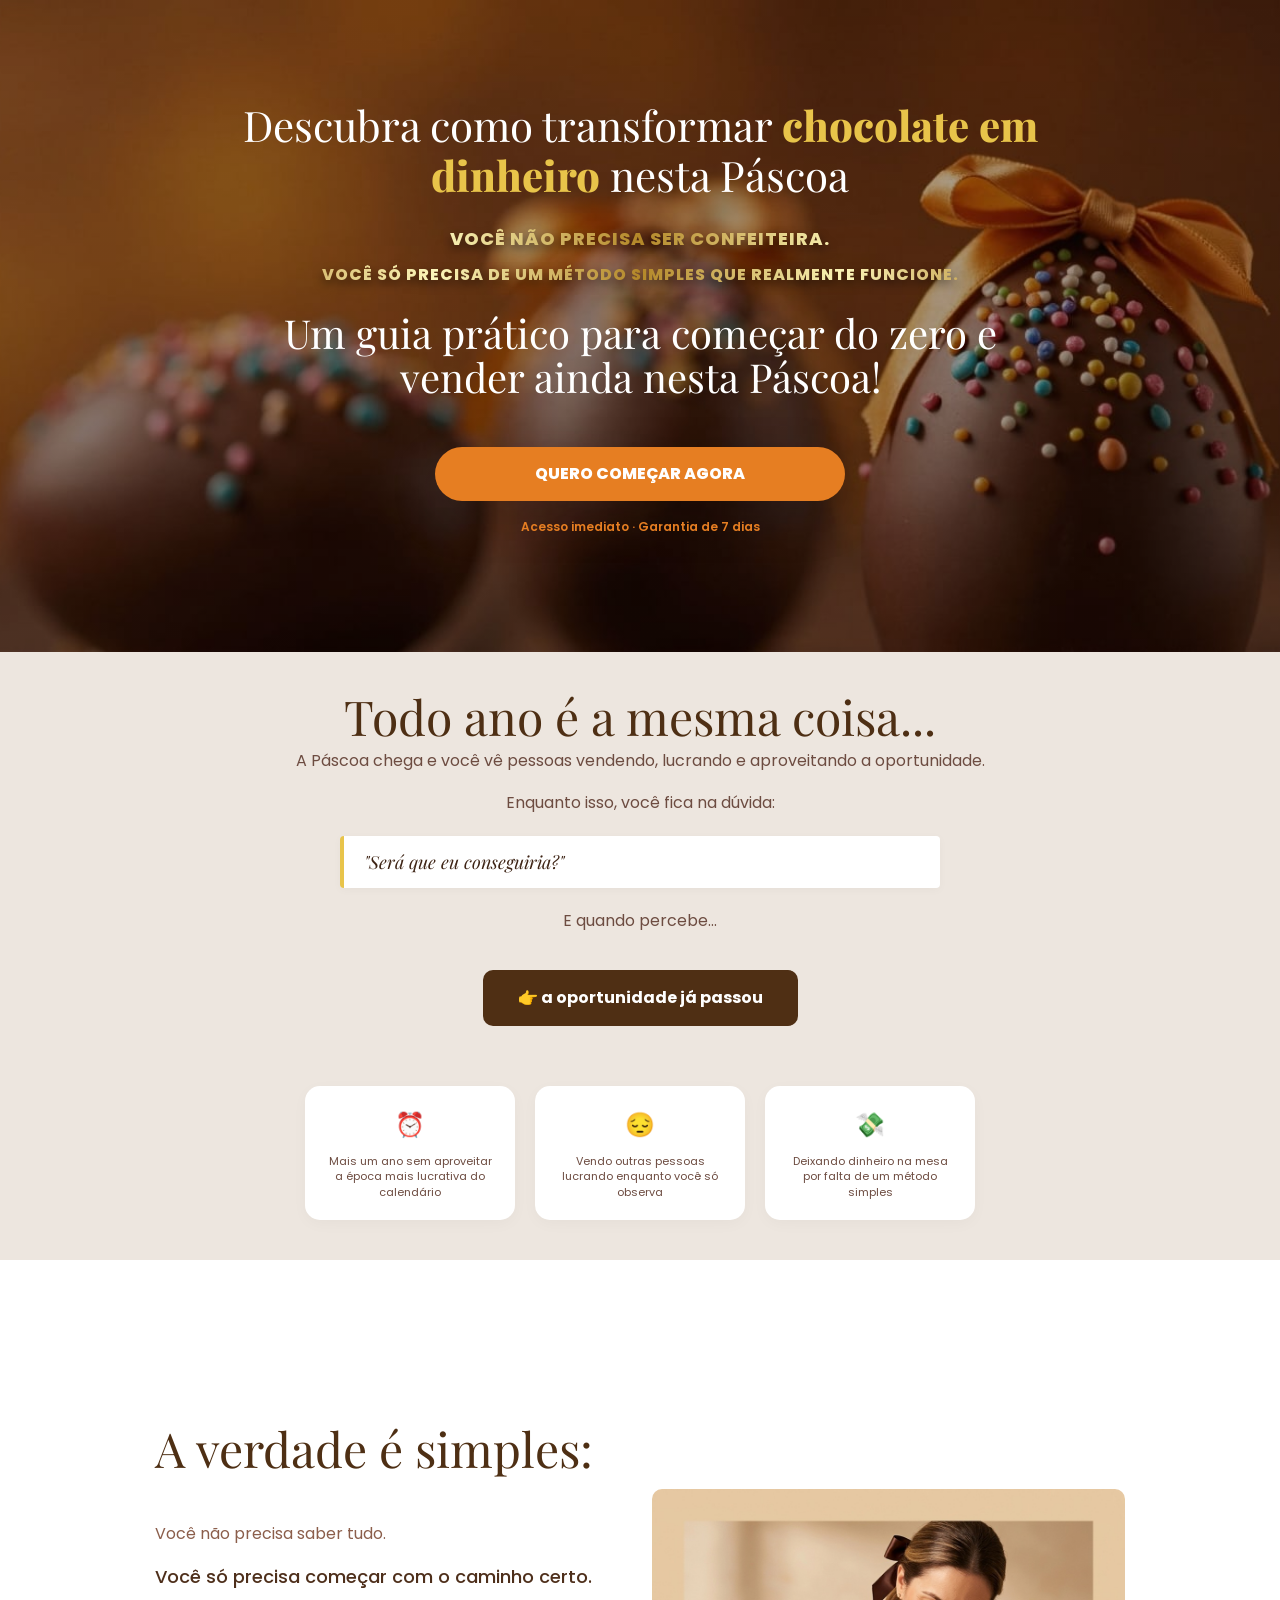
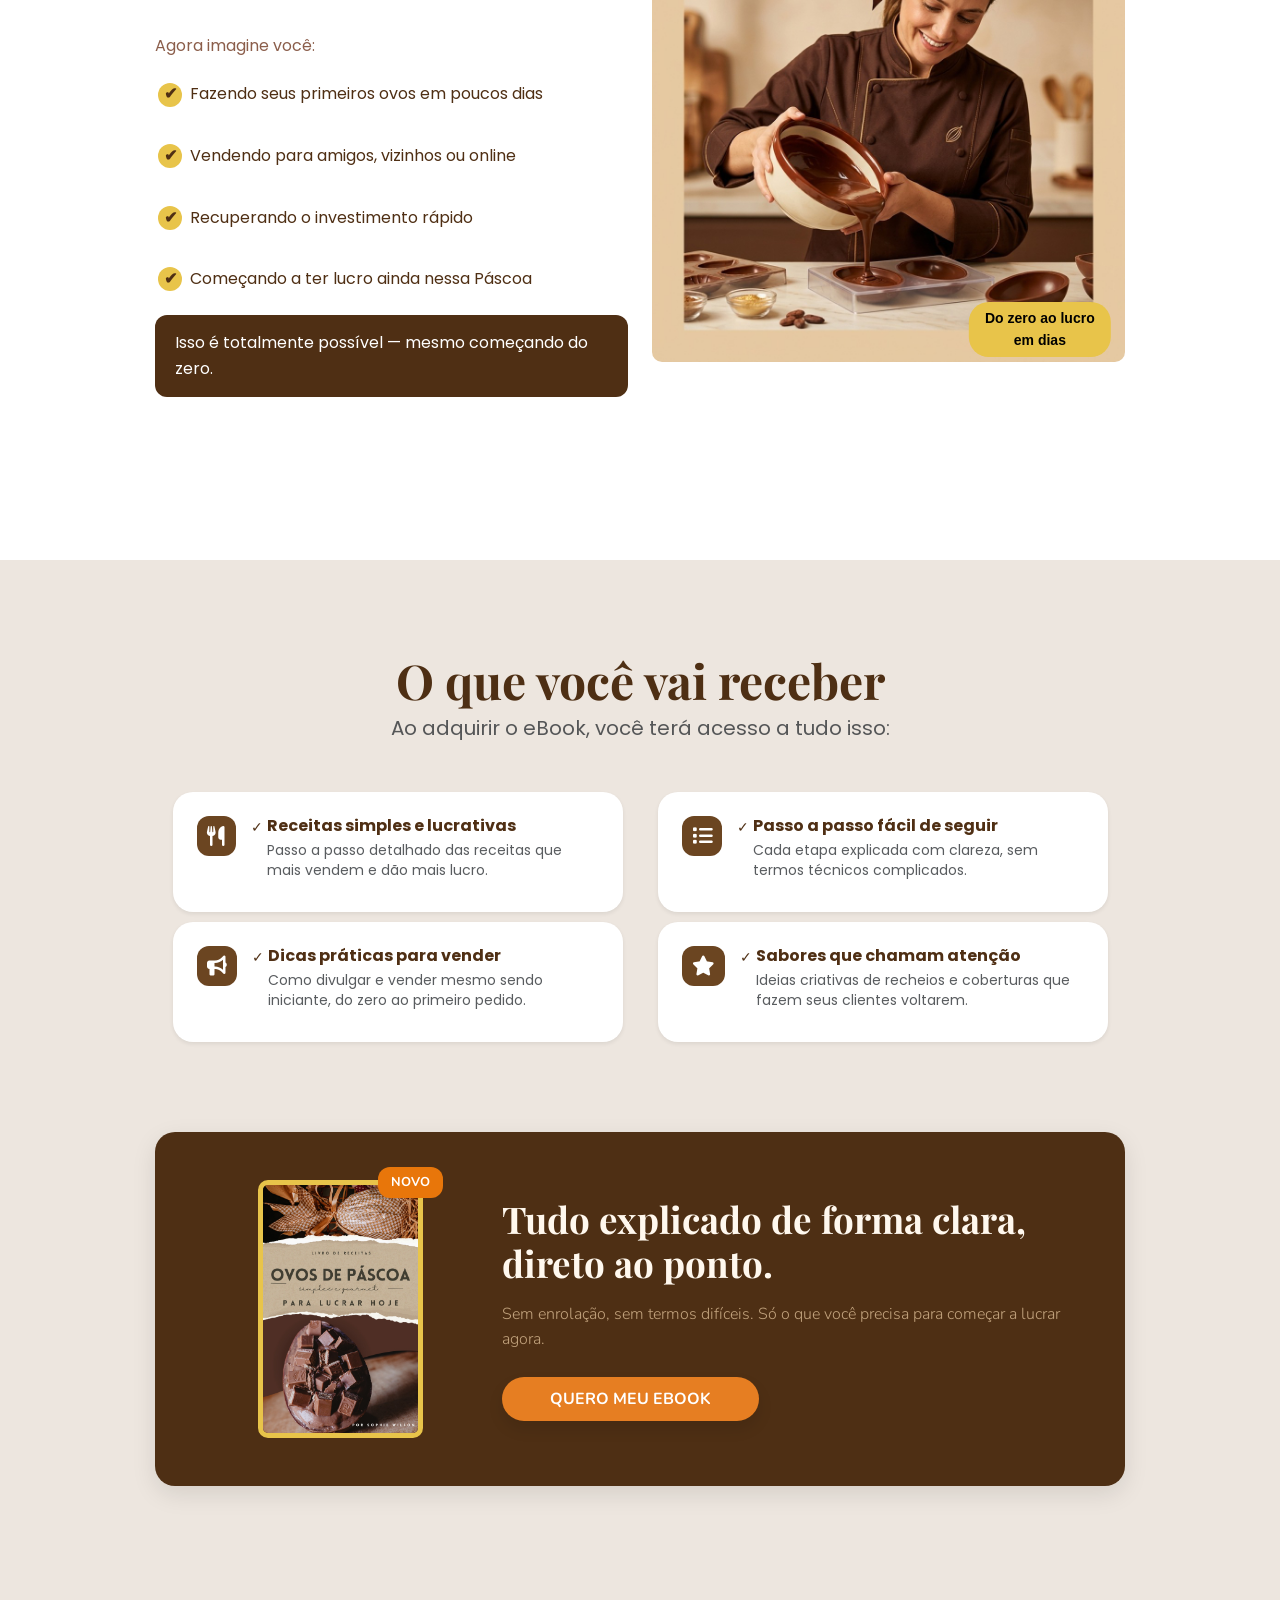
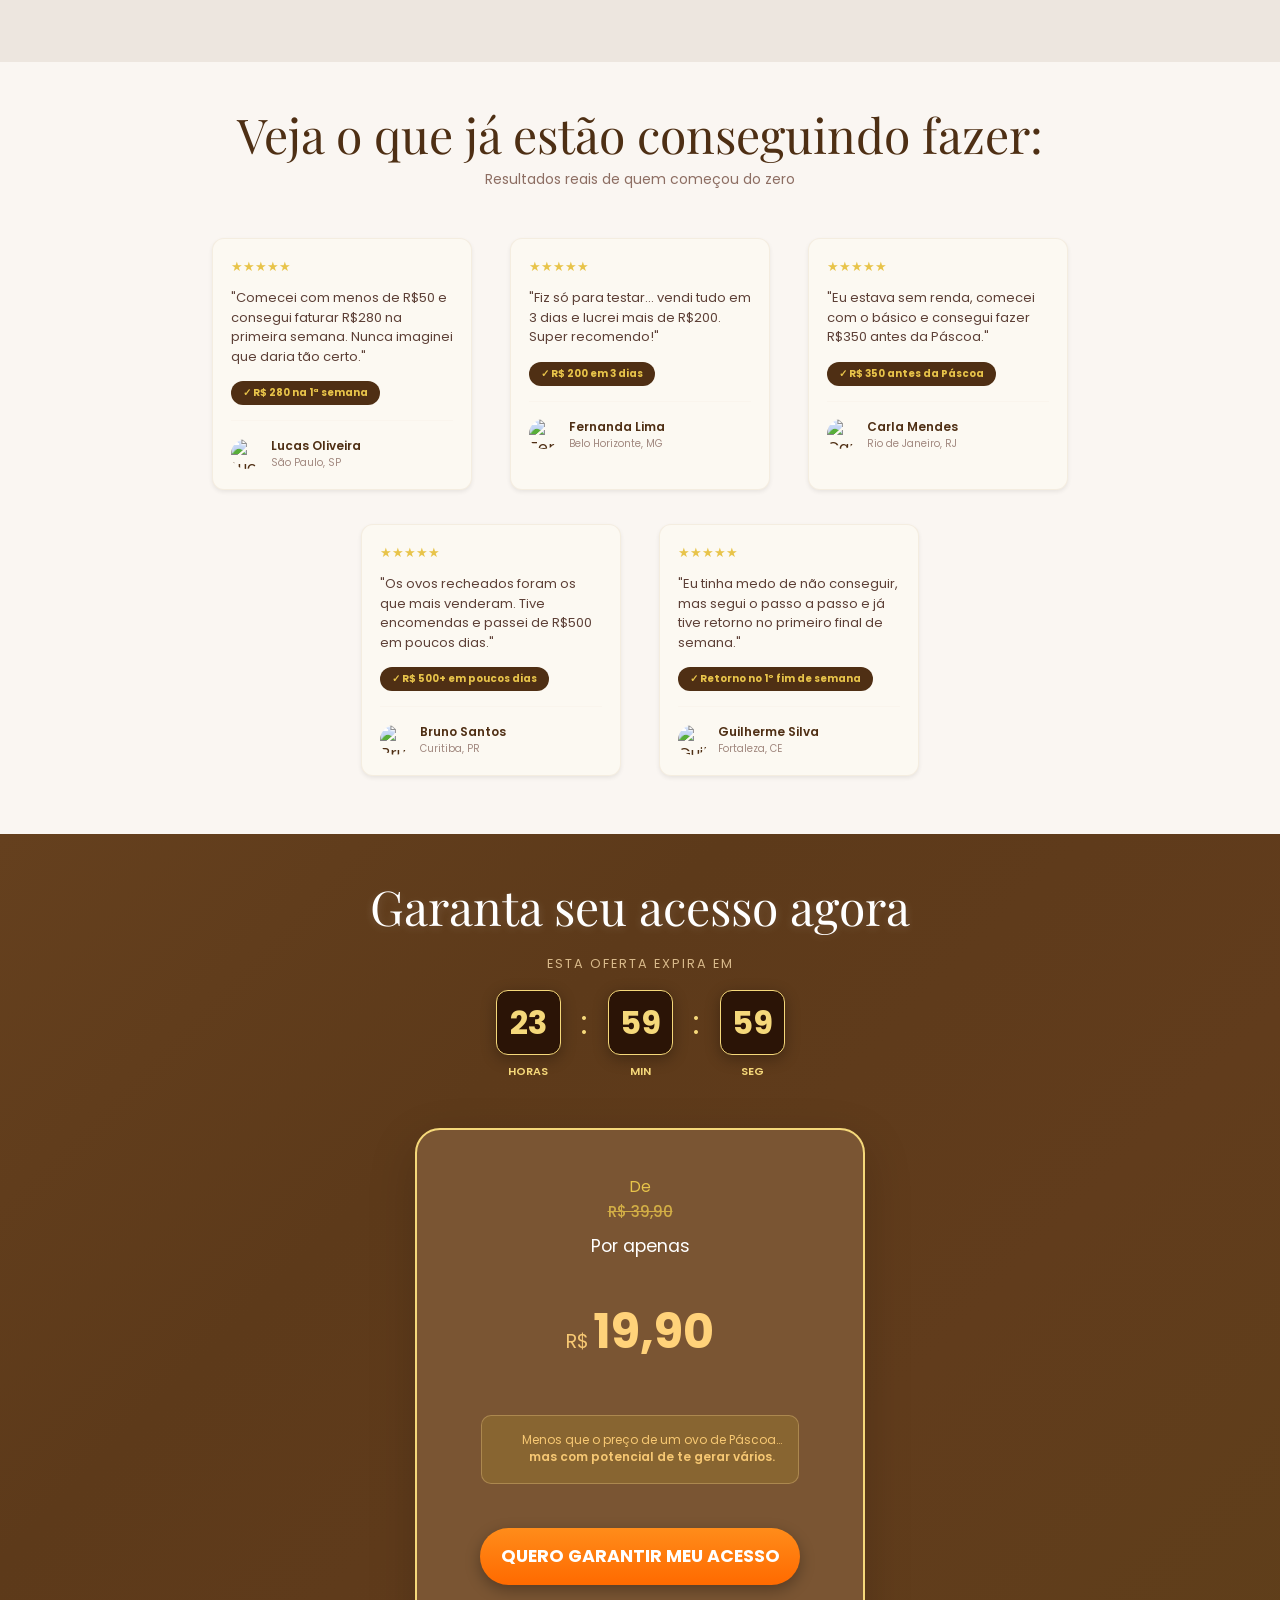
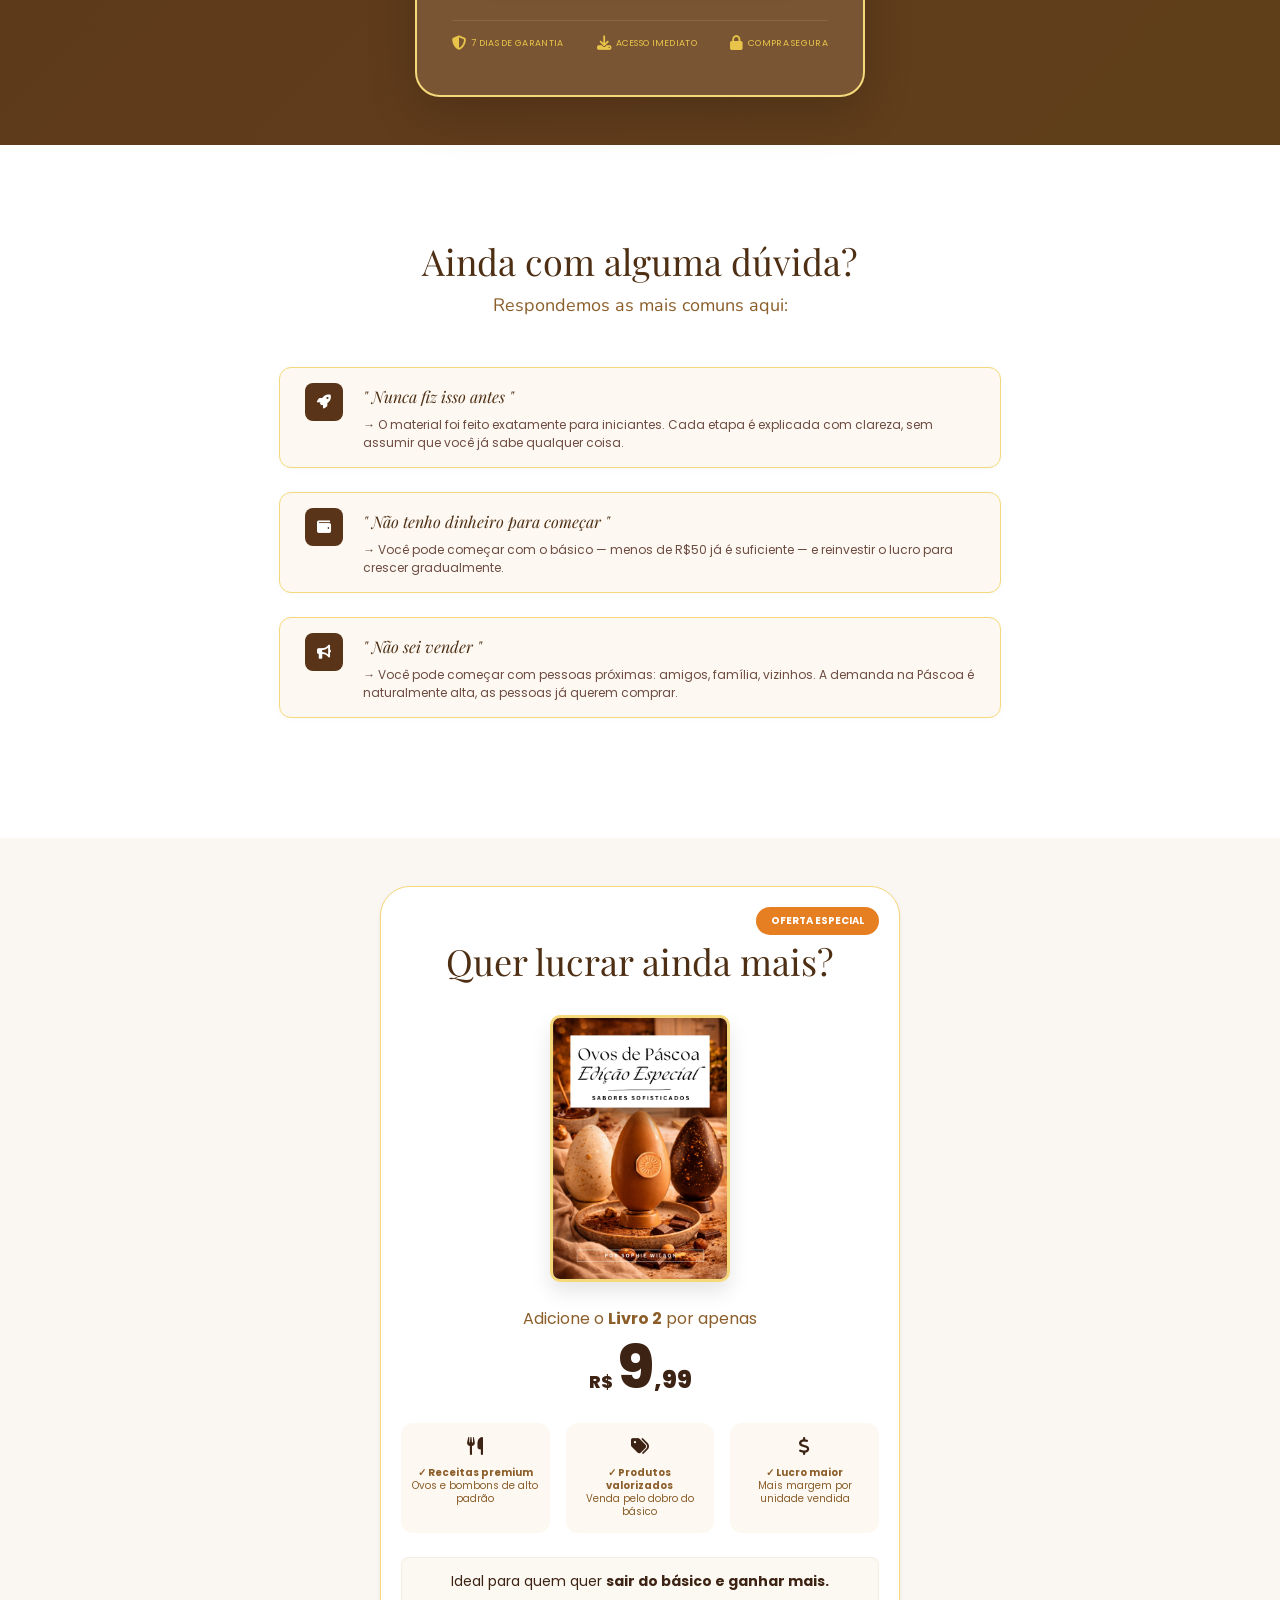
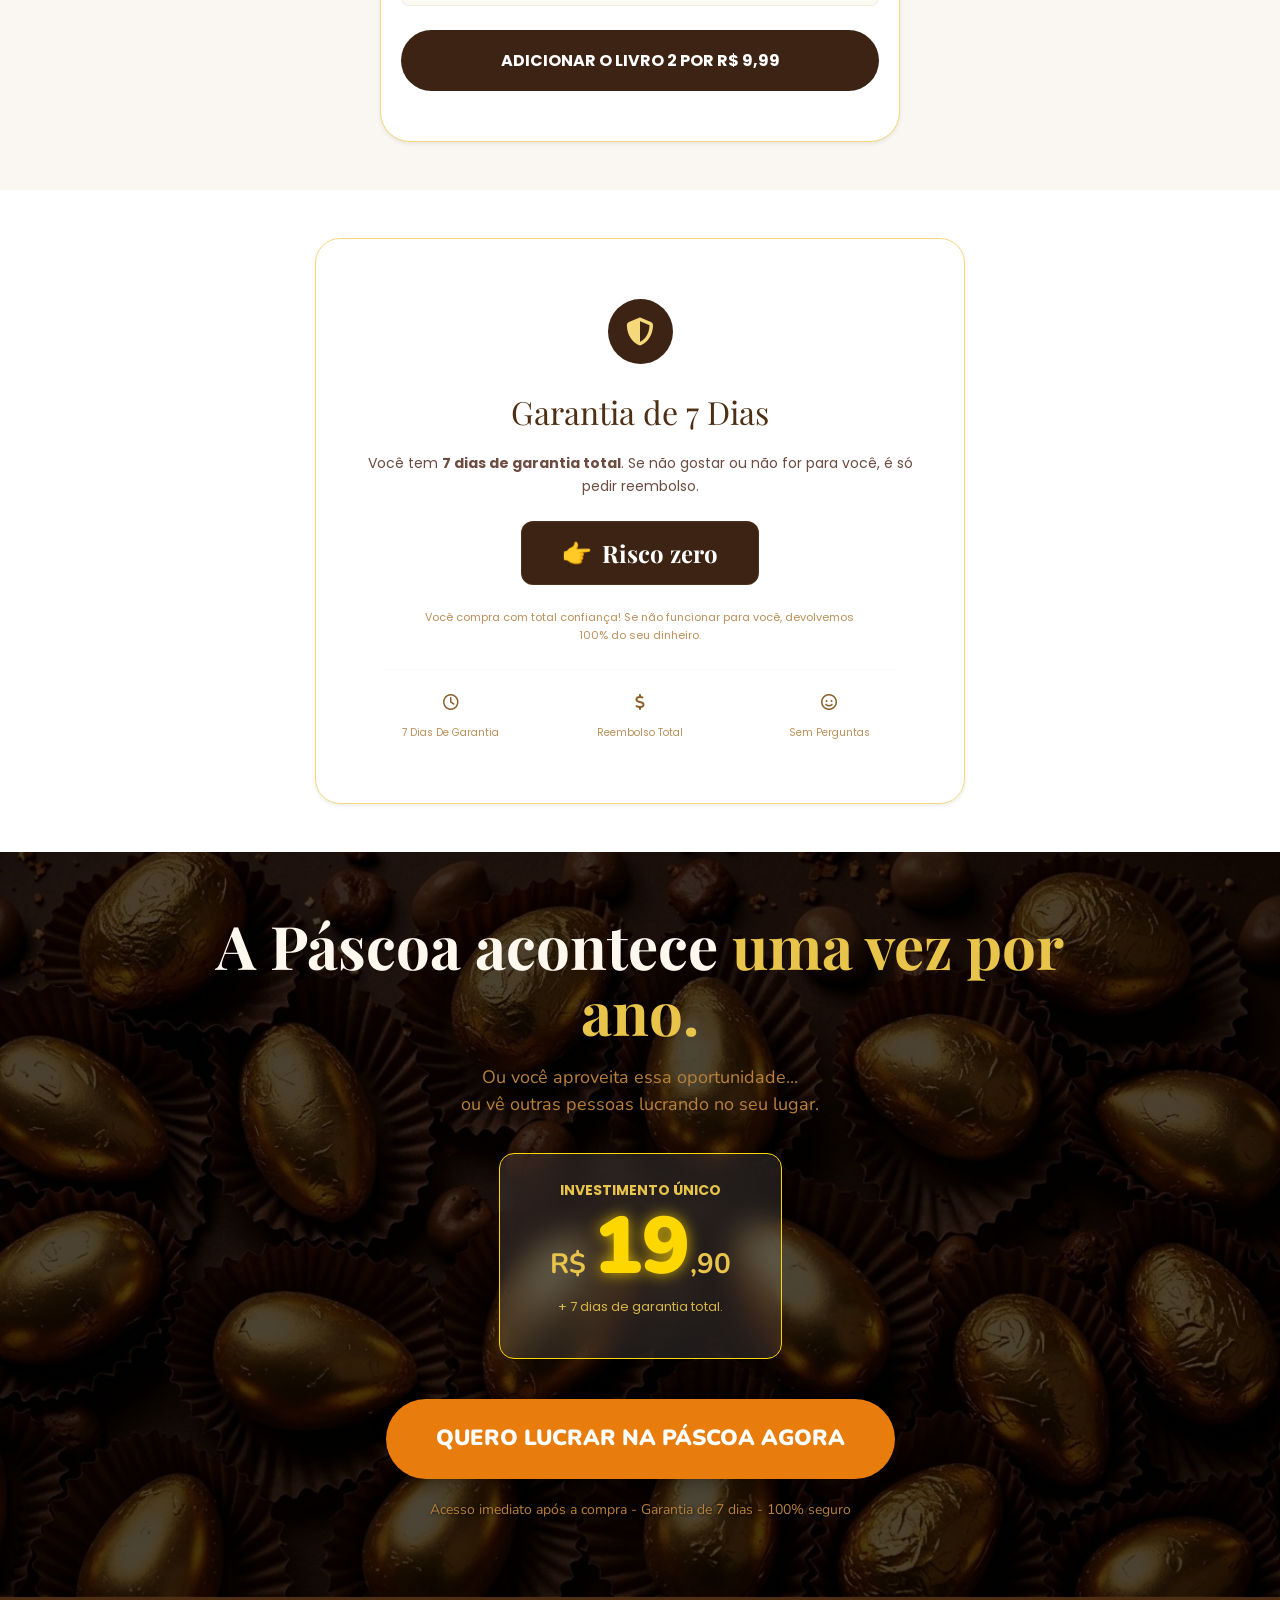
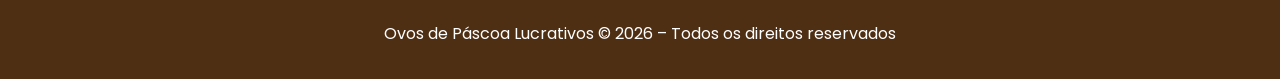
==== commit 9962cdf7: "ajuste do preço" ====
--- a/Páginas Web/index.html
+++ b/Páginas Web/index.html
@@ -33,7 +33,7 @@
             </h2>
 
             <div class="d-grid gap-2 col-md-6 mx-auto">
-                <a href="#oferta" class="btn btn-cta shadow-lg">QUERO COMEÇAR AGORA</a>
+                <a href="https://pay.kiwify.com.br/6N6B7Ie" class="btn btn-cta shadow-lg">QUERO COMEÇAR AGORA</a>
                 <p class="small-orange-text mt-2">Acesso imediato · Garantia de 7 dias</p>
             </div>
         </div>
@@ -59,9 +59,9 @@
             <p class="text-pro">E quando percebe...</p>
             
             <div class="btn-box-pro">
-                <button class="btn-action-pro">
+                <div class="btn-action-pro">
                     👉 a oportunidade já passou
-                </button>
+                </div>
             </div>
 
             <div class="cards-row-pro">
@@ -192,7 +192,7 @@
                         <h3 class="fw-bold mb-3">Tudo explicado de forma clara, direto ao ponto.</h3>
                         <p class="lead opacity-75 mb-4">Sem enrolação, sem termos difíceis. Só o que você precisa para
                             começar a lucrar agora.</p>
-                        <a href="#oferta" class="btn btn-ctbook px-5">QUERO MEU EBOOK</a>
+                        <a href="https://pay.kiwify.com.br/Nts0kfv" class="btn btn-ctbook px-5">QUERO MEU EBOOK</a>
                     </div>
                 </div>
             </div>
@@ -317,13 +317,13 @@
         <div class="offer-card mx-auto shadow-lg">
             
             <div class="card-header-price">
-                <p class="mb-0">De <span class="old-price-text"><br>R$ 67,90</span></p>
+                <p class="mb-0">De <span class="old-price-text"><br>R$ 39,90</span></p>
                 <p class="mb-1 mt-2">Por apenas</p>
             </div>
 
             <div class="main-price-display">
                 <span class="currency">R$</span>
-                <span id="totalPrice" class="price-big">37,90</span>
+                <span id="totalPrice" class="price-big">19,90</span>
             </div>
 
             <div class="order-bump-premium p-3 my-4">
@@ -336,7 +336,7 @@
                 </div>
             </div>
 
-            <a href="#" class="btn btn-cta-final">QUERO GARANTIR MEU ACESSO</a>
+            <a href="https://pay.kiwify.com.br/6N6B7Ie" class="btn btn-cta-final">QUERO GARANTIR MEU ACESSO</a>
 
             <div class="card-footer-trust">
                 <div><i class="fas fa-shield-alt"></i><span class="d-block mt-1">7 dias de garantia</span></div>
@@ -416,8 +416,8 @@
             
             <div class="upsell-price-display mb-4">
                 <span class="p-currency">R$</span>
-                <span class="p-main">19</span>
-                <span class="p-cents">,90</span>
+                <span class="p-main">9</span>
+                <span class="p-cents">,99</span>
             </div>
 
             <div class="row g-3 mb-4">
@@ -445,8 +445,8 @@
                 Ideal para quem quer <strong>sair do básico e ganhar mais.</strong>
             </div>
 
-            <a href="#" class="btn-add-upsell">
-                ADICIONAR LIVRO 2 POR R$ 19,90
+            <a href="https://pay.kiwify.com.br/itbBNyZ" class="btn-add-upsell">
+                ADICIONAR O LIVRO 2 POR R$ 9,99
             </a>
 
         </div>
@@ -512,12 +512,12 @@
     <div class="card-investimento">
       <p class="label-investimento">Investimento único</p>
       <div class="preco">
-        R$ <span class="valor">37</span>,90
+        R$ <span class="valor">19</span>,90
       </div>
       <p class="garantia-extra">+ 7 dias de garantia total.</p>
     </div>
 
-    <a href="#" class="botao-lucrar">QUERO LUCRAR NA PÁSCOA AGORA</a>
+    <a href="https://pay.kiwify.com.br/Nts0kfv" class="botao-lucrar">QUERO LUCRAR NA PÁSCOA AGORA</a>
 
     <p class="texto-seguro">
       Acesso imediato após a compra - Garantia de 7 dias - 100% seguro
@@ -528,11 +528,7 @@
 
 <footer class="py-4 text-center" style="background-color: var(--chocolate-dark); color: var(--soft-cream);">
     <div class="container">
-        <p class="mb-2">Ovos de Páscoa Lucrativos © 2026 – Todos os direitos reservados</p>
-        <div class="social-icons">
-            <a href="#" class="text-white mx-2"><i class="fab fa-instagram"></i></a>
-            <a href="#" class="text-white mx-2"><i class="fab fa-whatsapp"></i></a>
-        </div>
+        <p class="mb-2 text-white">Ovos de Páscoa Lucrativos © 2026 – Todos os direitos reservados</p>
     </div>
 </footer>
 
--- a/Páginas Web/style.css
+++ b/Páginas Web/style.css
@@ -93,7 +93,6 @@
 }
 
 .btn-cta:hover, .btn-cta-final:hover, .u-btn-main:hover {
-    background-color: var(--chocolate-dark) !important;
     color: var(--gold-highlight) !important;
     transform: translateY(-3px);
 }
@@ -486,21 +485,27 @@
 
 /* Botão CTA */
 .featured-offer-box .btn-ctbook {
-    background-color: #E8760A; /* Cor do botão semelhante ao fundo da tag 'NOVO' */
-    color: #fff;            /* Cor do texto do botão */
+    background-color: var(--accent-orange) !important;
+    color: var(--white) !important;           /* Cor do texto do botão */
     border: none;
     padding: 10px 20px;
-    border-radius: 20px;
+    border-radius: 50px !important;
+    border: none;
     font-weight: bold;
     cursor: pointer;
+    text-transform: uppercase;
+    text-decoration: none;
+    display: inline-block;
+    box-shadow: 0 8px 15px rgba(0,0,0,0.1);
+
     font-family: 'Nunito', sans-serif; /* Aplica a fonte Nunito ao botão */
     transition: all 0.3s ease;
 }
 
 .featured-offer-box .btn-ctbook:hover {
     background-color: #E8760A;
-    color: #fff;
-    transform: scale(1.1);
+    color: var(--gold-highlight) !important;
+    transform: translateY(-3px)
 }
 
 
@@ -1180,7 +1185,7 @@
 
 /* PILL "RISCO ZERO" */
 .g-risk-pill {
-    background-color: #fcf9f2;
+    background-color: #3d2314;
     border: 1px solid rgba(187, 144, 92, 0.15);
     display: inline-flex;
     align-items: center;
@@ -1193,7 +1198,7 @@
     font-family: "Playfair Display", serif;
     font-weight: 700;
     font-size: 24px;
-    background: linear-gradient(to right, #8b5e2a, #BB905C);
+    background: linear-gradient(to right, #FFFF, #ffff);
     -webkit-background-clip: text;
     background-clip: text;
     -webkit-text-fill-color: transparent; 
